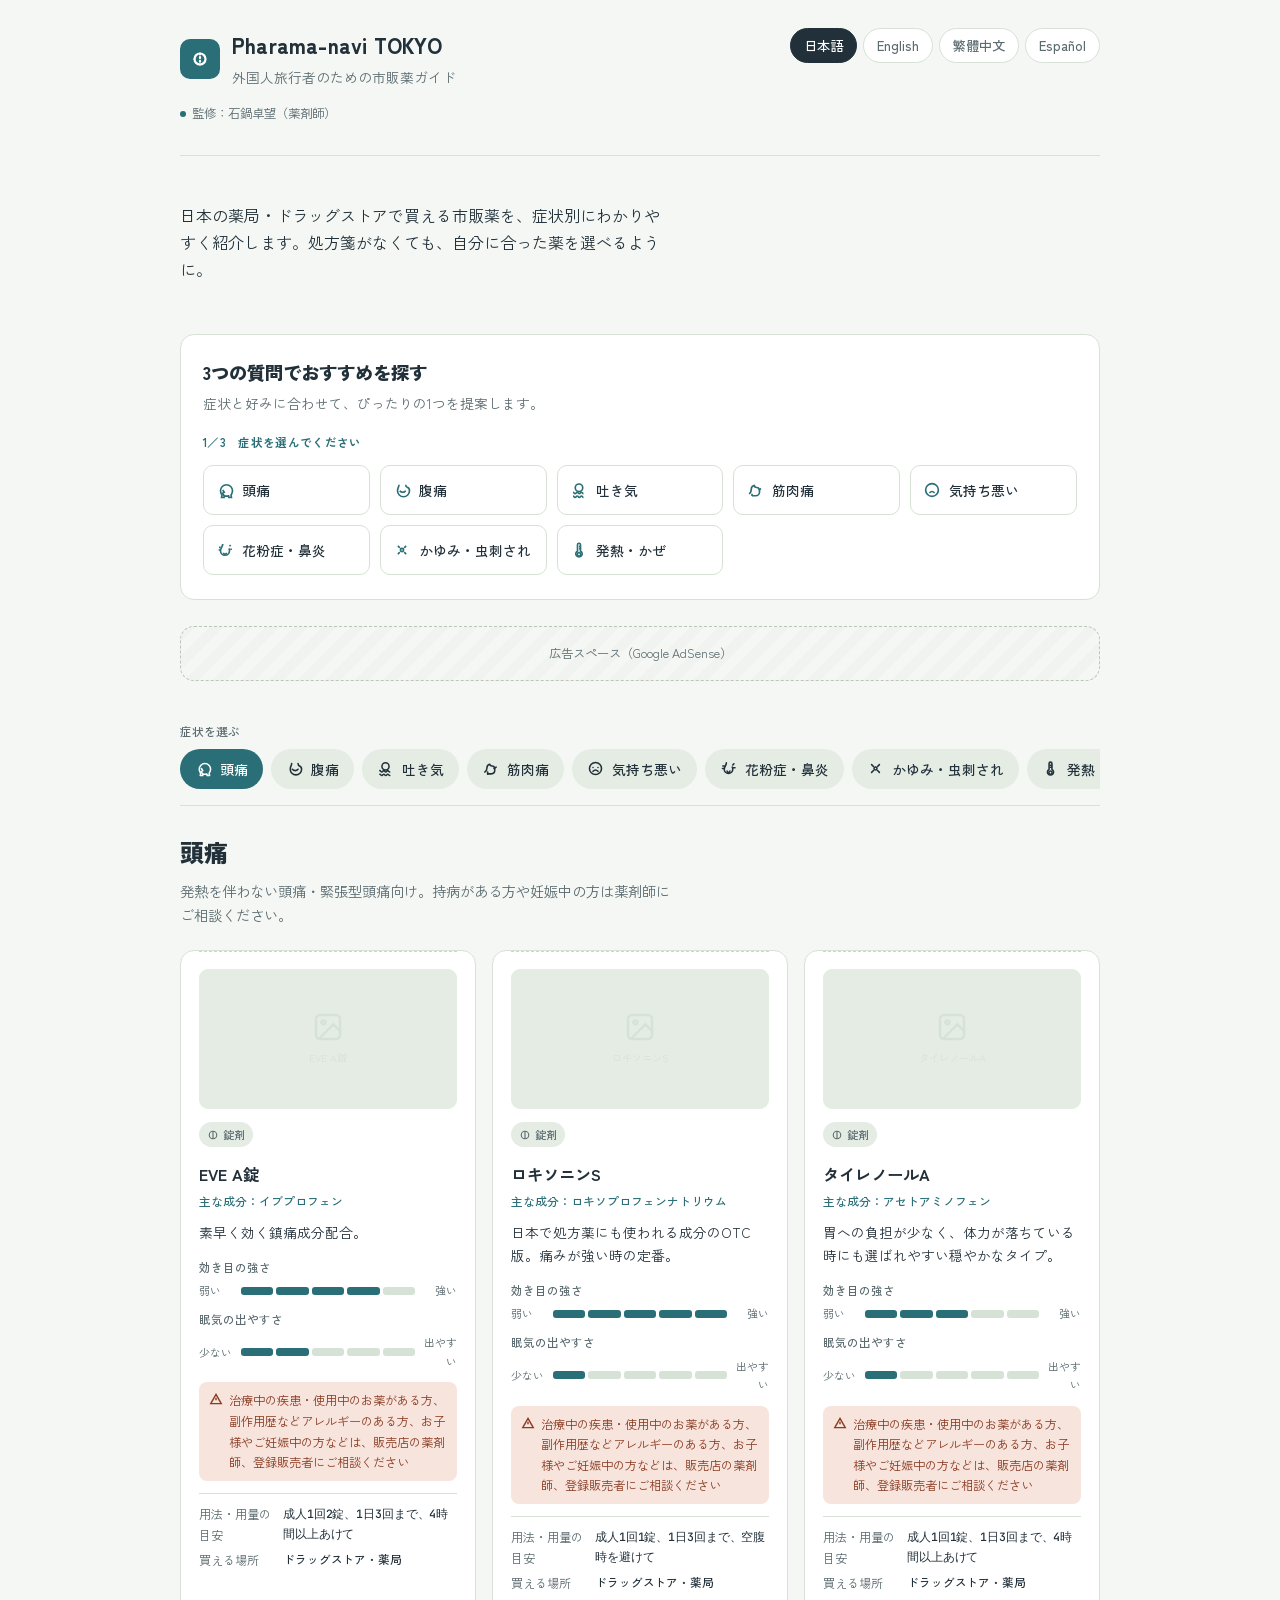
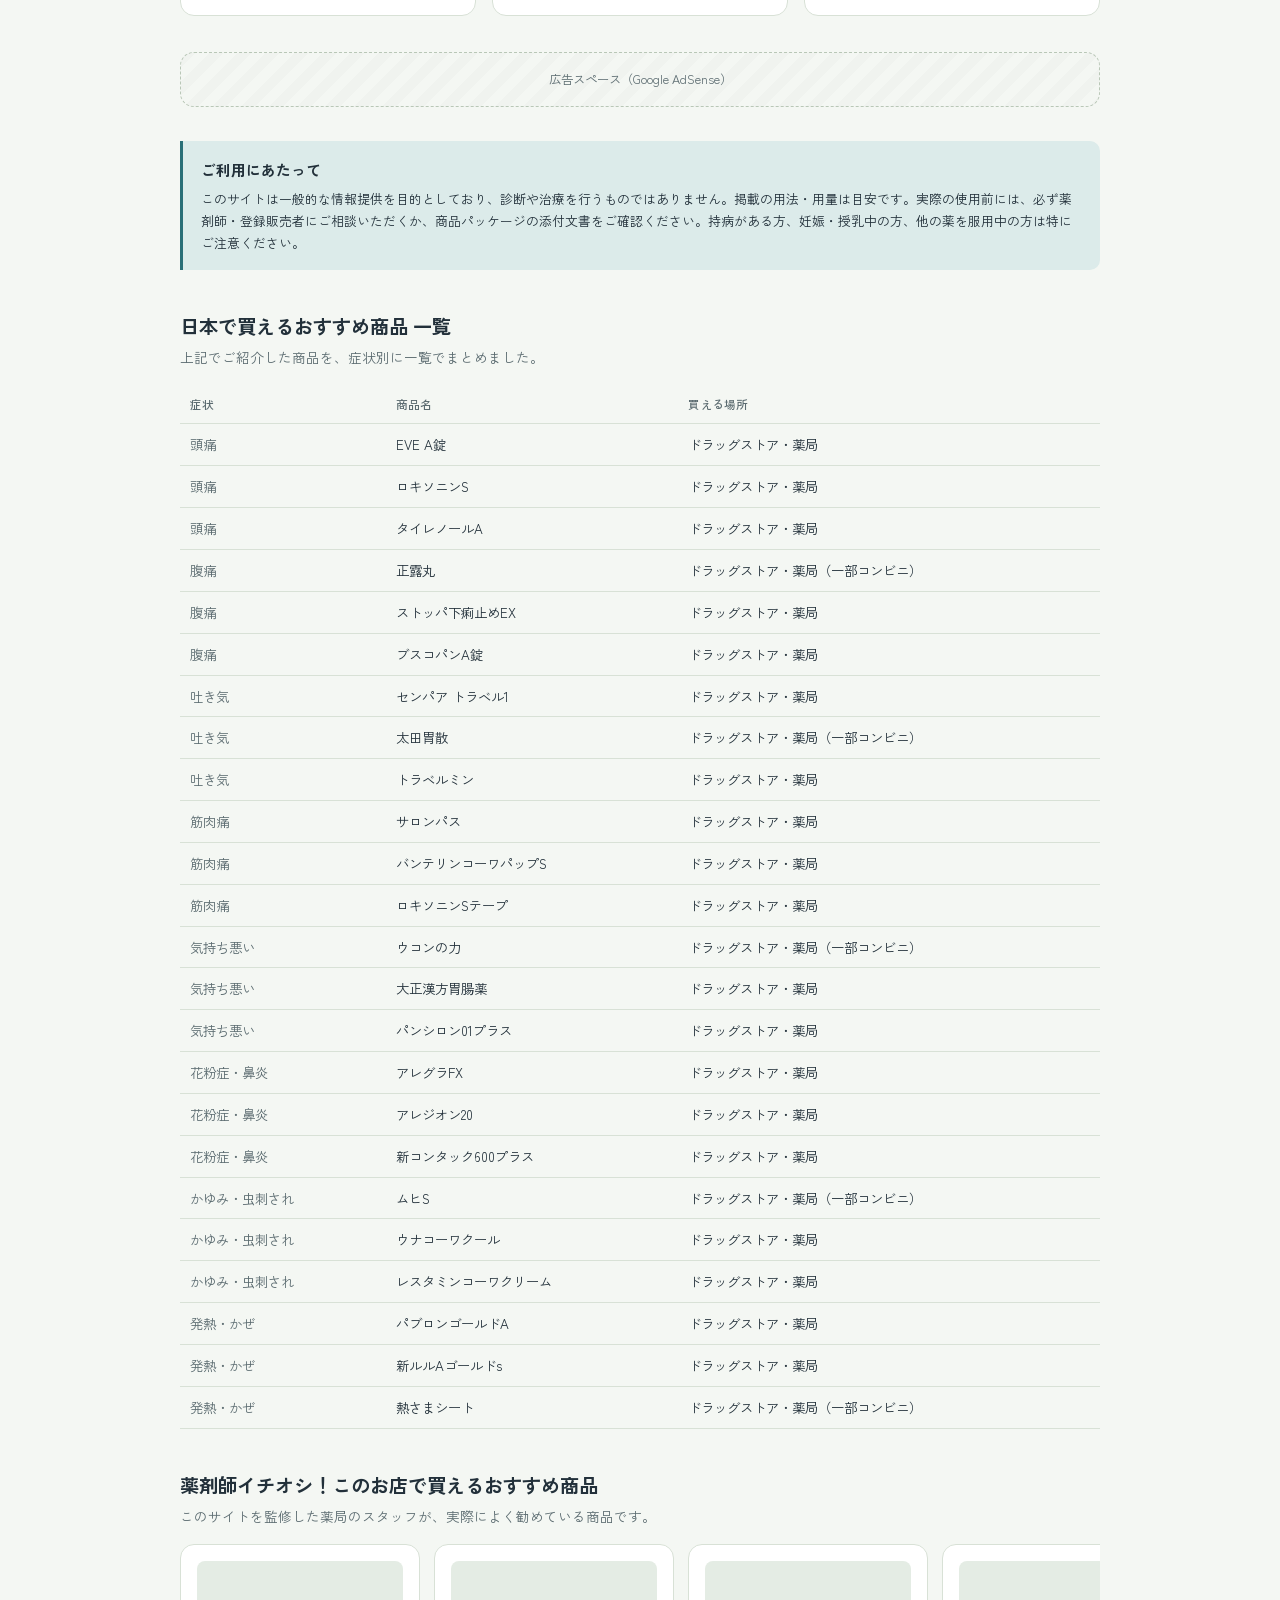
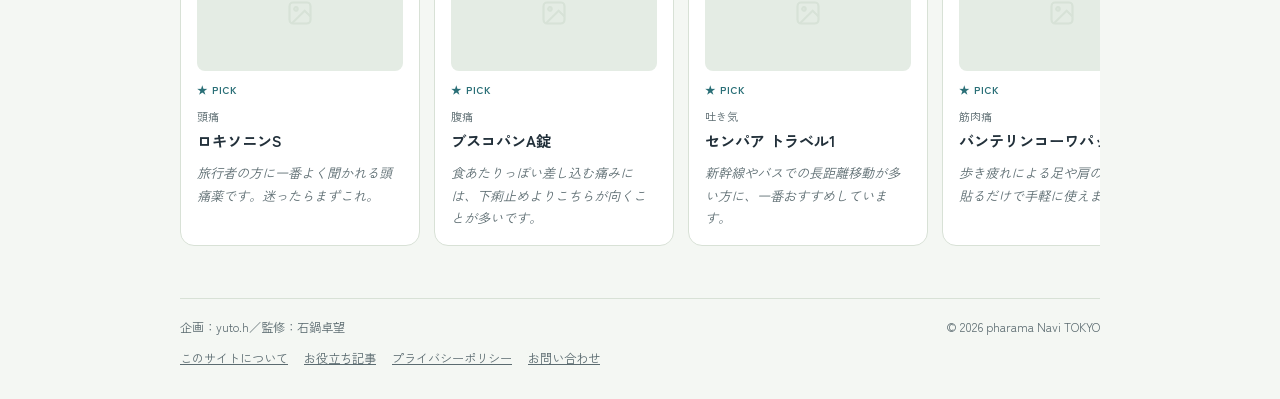
==== index.html @ 0e51fea7 "Update index.html" ====
<!DOCTYPE html>
<html lang="ja">
<head>
<meta charset="UTF-8">
<meta name="viewport" content="width=device-width, initial-scale=1.0">
<title>Pharama-navi TOKYO</title>
<link rel="preconnect" href="https://fonts.googleapis.com">
<link rel="preconnect" href="https://fonts.gstatic.com" crossorigin>
<link href="https://fonts.googleapis.com/css2?family=Zen+Kaku+Gothic+New:wght@400;500;700;900&family=JetBrains+Mono:wght@500;600&display=swap" rel="stylesheet">
<style>
  :root{
    --bg:#F4F7F3;
    --bg-card:#FFFFFF;
    --bg-tab:#E4ECE4;
    --bg-tab-active:#2A6F77;
    --ink:#22303A;
    --ink-soft:#5B6B70;
    --accent:#2A6F77;
    --accent-soft:#DCEBEA;
    --warn:#C1502E;
    --warn-soft:#F7E4DC;
    --track:#D7E2D7;
    --line:#D8E1D6;
    --radius:14px;
  }
  *{box-sizing:border-box;}
  html,body{margin:0;padding:0;}
  body{
    background:var(--bg);
    color:var(--ink);
    font-family:'Zen Kaku Gothic New', -apple-system, 'Hiragino Sans', 'Noto Sans TC', sans-serif;
    line-height:1.7;
    -webkit-font-smoothing:antialiased;
  }
  .wrap{max-width:960px;margin:0 auto;padding:0 20px;}
  a{color:inherit;}

  /* Header */
  header{
    padding:28px 0 18px;
    border-bottom:1px solid var(--line);
  }
  .header-row{
    display:flex;justify-content:space-between;align-items:flex-start;gap:20px;flex-wrap:wrap;
  }
  .brand{display:flex;align-items:center;gap:12px;}
  .mark{
    width:40px;height:40px;flex:none;border-radius:10px;
    background:var(--accent);
    display:flex;align-items:center;justify-content:center;
  }
  .mark svg{width:22px;height:22px;stroke:#fff;fill:none;stroke-width:2.4;stroke-linecap:round;}
  .site-name{font-weight:900;font-size:1.32rem;letter-spacing:.01em;margin:0;}
  .tagline{margin:2px 0 0;color:var(--ink-soft);font-size:.86rem;}
  .lang-switch{display:flex;gap:6px;flex-wrap:wrap;}
  .lang-btn{
    border:1px solid var(--line);background:#fff;color:var(--ink-soft);
    padding:7px 13px;border-radius:999px;font-size:.82rem;font-weight:500;
    cursor:pointer;transition:background .15s, color .15s, border-color .15s;
    font-family:inherit;
  }
  .lang-btn:hover{border-color:var(--accent);}
  .lang-btn.active{background:var(--ink);color:#fff;border-color:var(--ink);}

  .pharmacist-note{
    margin-top:14px;font-size:.78rem;color:var(--ink-soft);
    display:inline-flex;align-items:center;gap:6px;
  }
  .pharmacist-note::before{content:"";width:6px;height:6px;border-radius:50%;background:var(--accent);}

  /* Hero */
  .hero{padding:30px 0 8px;}
  .hero p{max-width:60ch;font-size:1rem;color:var(--ink);}

  /* Ad placeholder */
  .ad-slot{
    margin:26px 0;
    border:1.5px dashed #B9C7B7;
    border-radius:var(--radius);
    padding:16px;
    text-align:center;
    font-size:.78rem;
    color:var(--ink-soft);
    background:repeating-linear-gradient(135deg, rgba(0,0,0,.015) 0 10px, transparent 10px 20px);
  }

  /* Tabs */
  .tabs{
    position:sticky;top:0;z-index:10;
    background:rgba(244,247,243,.92);
    backdrop-filter:blur(6px);
    padding:14px 0;
    margin-top:10px;
    border-bottom:1px solid var(--line);
  }
  .tabs-label{font-size:.74rem;color:var(--ink-soft);margin:0 0 8px;font-weight:500;}
  .tab-row{display:flex;gap:8px;overflow-x:auto;padding-bottom:2px;}
  .tab-btn{
    flex:none;
    display:flex;align-items:center;gap:8px;
    background:var(--bg-tab);
    border:1px solid transparent;
    color:var(--ink);
    padding:9px 14px;
    border-radius:999px;
    font-size:.86rem;font-weight:500;
    cursor:pointer;font-family:inherit;
    transition:background .18s, color .18s;
    white-space:nowrap;
  }
  .tab-btn svg{width:17px;height:17px;stroke:currentColor;fill:none;stroke-width:2.2;stroke-linecap:round;stroke-linejoin:round;}
  .tab-btn.active{background:var(--bg-tab-active);color:#fff;}

  /* Panel */
  .panel{padding:26px 0 10px;}
  .panel.fade{opacity:0;transform:translateY(6px);}
  .panel{transition:opacity .22s ease, transform .22s ease;}
  .symptom-title{font-size:1.5rem;font-weight:900;margin:0 0 6px;}
  .symptom-desc{color:var(--ink-soft);font-size:.9rem;max-width:62ch;margin:0 0 22px;}

  .grid{
    display:grid;grid-template-columns:repeat(auto-fill, minmax(270px,1fr));
    gap:16px;
  }
  .card{
    background:var(--bg-card);
    border:1px solid var(--line);
    border-radius:var(--radius);
    padding:18px 18px 16px;
    position:relative;
  }
  .card::before{
    content:"";position:absolute;top:0;left:18px;right:18px;height:0;
    border-top:1.5px dashed #CBD8C9;
  }
  .prod-name{font-weight:700;font-size:1.02rem;margin:6px 0 2px;}
  .prod-ingredient{font-size:.74rem;color:var(--accent);font-weight:500;margin:0 0 10px;}
  .prod-desc{font-size:.85rem;color:var(--ink);margin:0 0 14px;}

  .gauge-block{margin-bottom:10px;}
  .gauge-label{font-size:.72rem;color:var(--ink-soft);margin:0 0 4px;font-weight:500;}
  .gauge-row{display:flex;align-items:center;gap:8px;}
  .gauge-end{font-size:.68rem;color:var(--ink-soft);flex:none;width:34px;}
  .gauge-end.right{text-align:right;}
  .gauge-bar{flex:1;display:flex;gap:3px;height:8px;}
  .seg{flex:1;border-radius:3px;background:var(--track);}
  .seg.filled{background:var(--accent);}

  .caution{
    display:flex;gap:6px;align-items:flex-start;
    background:var(--warn-soft);color:#8A3B22;
    border-radius:8px;padding:8px 10px;margin:12px 0 12px;
    font-size:.76rem;
  }
  .caution svg{width:14px;height:14px;flex:none;margin-top:2px;stroke:#8A3B22;fill:none;stroke-width:2.4;}

  .prod-meta{border-top:1px solid var(--line);margin-top:12px;padding-top:10px;}
  .meta-row{display:flex;gap:8px;font-size:.76rem;margin-bottom:5px;}
  .meta-row .k{color:var(--ink-soft);flex:none;width:76px;}
  .meta-row .v{font-family:'JetBrains Mono', monospace;font-size:.72rem;font-weight:500;letter-spacing:-.01em;}
  .meta-row.buy .v{font-family:inherit;font-weight:500;}

  /* Product photo slot */
  .prod-photo{
    width:100%;height:140px;border-radius:9px;overflow:hidden;
    background:var(--bg-tab);margin-bottom:12px;
    display:flex;align-items:center;justify-content:center;position:relative;
  }
  .prod-photo img{width:100%;height:100%;object-fit:cover;display:block;}
  .prod-photo-placeholder{
    display:flex;flex-direction:column;align-items:center;gap:6px;
    color:var(--track);
  }
  .prod-photo-placeholder svg{width:32px;height:32px;stroke:var(--track);fill:none;stroke-width:1.8;}
  .prod-photo-placeholder span{font-size:.65rem;color:var(--track);}

  /* Pick card photo */
  .pick-photo{
    width:100%;height:110px;border-radius:8px;overflow:hidden;
    background:var(--bg-tab);margin-bottom:10px;
    display:flex;align-items:center;justify-content:center;
  }
  .pick-photo img{width:100%;height:100%;object-fit:cover;}
  .pick-photo-placeholder{color:var(--track);}
  .pick-photo-placeholder svg{width:28px;height:28px;stroke:var(--track);fill:none;stroke-width:1.8;}

  /* Quiz */
  .quiz-section{
    background:var(--bg-card);border:1px solid var(--line);border-radius:var(--radius);
    padding:22px 22px 24px;margin:26px 0;
  }
  .quiz-title{font-size:1.15rem;font-weight:900;margin:0 0 4px;}
  .quiz-subtitle{color:var(--ink-soft);font-size:.85rem;margin:0 0 18px;}
  .quiz-step-label{font-size:.72rem;color:var(--accent);font-weight:700;margin:0 0 12px;letter-spacing:.03em;text-transform:uppercase;}
  .quiz-options{display:grid;grid-template-columns:repeat(auto-fill,minmax(150px,1fr));gap:10px;}
  .quiz-opt{
    border:1.5px solid var(--line);background:#fff;border-radius:10px;
    padding:14px 12px;cursor:pointer;font-family:inherit;font-size:.86rem;font-weight:500;
    color:var(--ink);text-align:left;transition:border-color .15s, background .15s;
    display:flex;align-items:center;gap:8px;
  }
  .quiz-opt:hover{border-color:var(--accent);background:var(--accent-soft);}
  .quiz-opt svg{width:18px;height:18px;stroke:var(--accent);fill:none;stroke-width:2.2;flex:none;}
  .quiz-back{background:none;border:none;color:var(--ink-soft);font-size:.78rem;cursor:pointer;padding:0;margin:0 0 14px;font-family:inherit;text-decoration:underline;}
  .quiz-result-badge{display:inline-block;background:var(--accent);color:#fff;font-size:.7rem;font-weight:700;padding:4px 10px;border-radius:999px;margin-bottom:12px;}
  .quiz-reason{font-size:.84rem;color:var(--ink);background:var(--accent-soft);border-radius:10px;padding:10px 12px;margin-bottom:14px;}
  .quiz-restart{margin-top:14px;background:var(--ink);color:#fff;border:none;padding:10px 18px;border-radius:999px;font-size:.82rem;font-weight:500;cursor:pointer;font-family:inherit;}

  /* Product format badge */
  .prod-format{
    display:inline-flex;align-items:center;gap:4px;font-size:.68rem;color:var(--ink-soft);
    background:var(--bg-tab);padding:3px 8px;border-radius:999px;margin-bottom:8px;font-weight:500;
  }
  .prod-format svg{width:12px;height:12px;stroke:var(--ink-soft);fill:none;stroke-width:2.2;}

  /* Editor's picks */
  .picks{margin:40px 0 0;}
  .picks h2{font-size:1.2rem;margin:0 0 4px;}
  .picks .lead{color:var(--ink-soft);font-size:.85rem;margin:0 0 16px;}
  .picks-row{display:flex;gap:14px;overflow-x:auto;padding-bottom:8px;}
  .pick-card{
    flex:none;width:240px;background:var(--bg-card);border:1px solid var(--line);
    border-radius:var(--radius);padding:16px;
  }
  .pick-badge{font-size:.66rem;font-weight:700;color:var(--accent);text-transform:uppercase;letter-spacing:.03em;margin:0 0 8px;}
  .pick-symptom{font-size:.7rem;color:var(--ink-soft);margin:0 0 2px;}
  .pick-name{font-weight:700;font-size:.95rem;margin:0 0 8px;}
  .pick-comment{font-size:.82rem;color:var(--ink-soft);font-style:italic;margin:0;}

  /* Disclaimer */
  .disclaimer{
    margin:34px 0 0;
    border-left:3px solid var(--accent);
    background:var(--accent-soft);
    border-radius:0 10px 10px 0;
    padding:16px 18px;
  }
  .disclaimer h3{margin:0 0 6px;font-size:.92rem;}
  .disclaimer p{margin:0;font-size:.8rem;color:var(--ink);}

  /* Summary table */
  .summary{margin:40px 0 0;}
  .summary h2{font-size:1.2rem;margin:0 0 4px;}
  .summary .lead{color:var(--ink-soft);font-size:.85rem;margin:0 0 16px;}
  table{width:100%;border-collapse:collapse;font-size:.84rem;}
  th,td{text-align:left;padding:9px 10px;border-bottom:1px solid var(--line);}
  th{color:var(--ink-soft);font-weight:500;font-size:.74rem;}
  td.sym-cell{white-space:nowrap;color:var(--ink-soft);}

  footer{
    margin:44px 0 30px;padding-top:18px;border-top:1px solid var(--line);
    font-size:.76rem;color:var(--ink-soft);
    display:flex;justify-content:space-between;flex-wrap:wrap;gap:10px 20px;
  }
  .footer-nav{display:flex;gap:16px;flex-wrap:wrap;order:3;width:100%;}
  .footer-nav a{color:var(--ink-soft);text-decoration:underline;font-size:.76rem;}
  .footer-nav a:hover{color:var(--accent);}

  @media (max-width:560px){
    .header-row{flex-direction:column;}
    .meta-row .k{width:64px;}
  }
</style>
</head>
<body>
<div class="wrap">
  <header>
    <div class="header-row">
      <div class="brand">
        <div class="mark"><svg viewBox="0 0 24 24"><path d="M6 12c0-3.3 2.7-6 6-6s6 2.7 6 6-2.7 6-6 6"/><path d="M6 12c0 3.3 2.7 6 6 6"/><path d="M12 6v12" stroke-dasharray="1 3"/></svg></div>
        <div>
          <p class="site-name" id="siteName"></p>
          <p class="tagline" id="tagline"></p>
        </div>
      </div>
      <div class="lang-switch" id="langSwitch"></div>
    </div>
    <p class="pharmacist-note" id="pharmacistNote"></p>
  </header>

  <div class="hero">
    <p id="heroLead"></p>
  </div>

  <div class="quiz-section" id="quizSection">
    <h2 class="quiz-title" id="quizTitle"></h2>
    <p class="quiz-subtitle" id="quizSubtitle"></p>
    <div id="quizBody"></div>
  </div>

  <div class="ad-slot" id="adSlot1"></div>

  <div class="tabs">
    <p class="tabs-label" id="tabsLabel"></p>
    <div class="tab-row" id="tabRow"></div>
  </div>

  <div class="panel" id="panel"></div>

  <div class="ad-slot" id="adSlot2"></div>

  <div class="disclaimer">
    <h3 id="disclaimerTitle"></h3>
    <p id="disclaimerBody"></p>
  </div>

  <div class="summary">
    <h2 id="summaryTitle"></h2>
    <p class="lead" id="summaryIntro"></p>
    <table>
      <thead>
        <tr>
          <th id="thSymptom"></th>
          <th id="thProduct"></th>
          <th id="thBuy"></th>
        </tr>
      </thead>
      <tbody id="summaryBody"></tbody>
    </table>
  </div>

  <div class="picks">
    <h2 id="picksTitle"></h2>
    <p class="lead" id="picksIntro"></p>
    <div class="picks-row" id="picksRow"></div>
  </div>

  <footer>
    <span id="footerCredit"></span>
    <nav class="footer-nav">
      <a href="about.html" id="navAbout"></a>
      <a href="articles.html" id="navArticles"></a>
      <a href="privacy.html" id="navPrivacy"></a>
      <a href="contact.html" id="navContact"></a>
    </nav>
    <span>&copy; 2026 pharama Navi TOKYO</span>
  </footer>
</div>

<script>
/* ---------- UI translations ---------- */
const translations = {
  ja:{
    siteName:"Pharama-navi TOKYO",
    tagline:"外国人旅行者のための市販薬ガイド",
    heroLead:"日本の薬局・ドラッグストアで買える市販薬を、症状別にわかりやすく紹介します。処方箋がなくても、自分に合った薬を選べるように。",
    pharmacistNote:"監修：石鍋卓望（薬剤師）",
    tabsLabel:"症状を選ぶ",
    ingredientLabel:"主な成分",
    strengthLabel:"効き目の強さ",
    drowsyLabel:"眠気の出やすさ",
    weakEnd:"弱い", strongEnd:"強い",
    drowsyLessEnd:"少ない", drowsyMoreEnd:"出やすい",
    cautionGeneral:"治療中の疾患・使用中のお薬がある方、副作用歴などアレルギーのある方、お子様やご妊娠中の方などは、販売店の薬剤師、登録販売者にご相談ください",
    dosageLabel:"用法・用量の目安",
    buyLabel:"買える場所",
    adPlaceholder:"広告スペース（Google AdSense）",
    disclaimerTitle:"ご利用にあたって",
    disclaimerBody:"このサイトは一般的な情報提供を目的としており、診断や治療を行うものではありません。掲載の用法・用量は目安です。実際の使用前には、必ず薬剤師・登録販売者にご相談いただくか、商品パッケージの添付文書をご確認ください。持病がある方、妊娠・授乳中の方、他の薬を服用中の方は特にご注意ください。",
    summaryTitle:"日本で買えるおすすめ商品 一覧",
    summaryIntro:"上記でご紹介した商品を、症状別に一覧でまとめました。",
    tableSymptom:"症状", tableProduct:"商品名", tableBuy:"買える場所",
    footerCredit:"企画：yuto.h／監修：石鍋卓望",
    quizTitle:"3つの質問でおすすめを探す",
    quizSubtitle:"症状と好みに合わせて、ぴったりの1つを提案します。",
    quizStep1:"1／3　症状を選んでください",
    quizStep2:"2／3　眠くなっても大丈夫ですか？",
    quizStep3:"3／3　効き目のタイプは？",
    quizAvoidDrowsy:"眠くなりたくない",
    quizOkDrowsy:"気にしない",
    quizGentle:"胃にやさしい方がいい",
    quizStrong:"効き目重視で強めがいい",
    quizBack:"← 前の質問に戻る",
    quizResultBadge:"あなたへのおすすめ",
    quizRestart:"もう一度質問する",
    reasonAvoidGentle:"眠くなりにくく、胃にもやさしいタイプを選びました。",
    reasonAvoidStrong:"眠くなりにくいタイプの中で、いちばん効き目が強いものを選びました。",
    reasonOkGentle:"眠気は気にしないとのことなので、胃にやさしいタイプを選びました。",
    reasonOkStrong:"眠気は気にせず、いちばん効き目が強いタイプを選びました。",
    formatTablet:"錠剤", formatPatch:"貼り薬", formatDrink:"ドリンク", formatPowder:"粉末", formatCream:"塗り薬", formatLiquid:"液体", formatGranule:"顆粒",
    picksTitle:"薬剤師イチオシ！このお店で買えるおすすめ商品",
    picksIntro:"このサイトを監修した薬局のスタッフが、実際によく勧めている商品です。",
    navAbout:"このサイトについて", navArticles:"お役立ち記事", navPrivacy:"プライバシーポリシー", navContact:"お問い合わせ"
  },
  en:{
    siteName:"Pharama-Navi TOKYO",
    tagline:"An OTC medicine guide for visitors to Japan",
    heroLead:"A simple, symptom-by-symptom guide to over-the-counter medicines available at pharmacies and drugstores in Japan — so you can choose what's right for you without a prescription.",
    pharmacistNote:"Supervised by 石鍋卓望,　pharmacist",
    tabsLabel:"Choose a symptom",
    ingredientLabel:"Main ingredient",
    strengthLabel:"Effect strength",
    drowsyLabel:"Drowsiness risk",
    weakEnd:"Mild", strongEnd:"Strong",
    drowsyLessEnd:"Low", drowsyMoreEnd:"High",
    cautionGeneral:"If you have a condition under treatment, are taking other medication, have a history of allergies or side effects, or are a child or pregnant, please consult the pharmacist or registered seller at the store.",
    dosageLabel:"Typical dosage",
    buyLabel:"Where to buy",
    adPlaceholder:"Ad space (Google AdSense)",
    disclaimerTitle:"Before you use this site",
    disclaimerBody:"This site is for general information only and is not a diagnosis or treatment. Dosage information shown is a general guide. Always consult a pharmacist or check the package insert before use — especially if you have a medical condition, are pregnant or breastfeeding, or are taking other medication.",
    summaryTitle:"Recommended products available in Japan",
    summaryIntro:"All the products introduced above, summarized by symptom.",
    tableSymptom:"Symptom", tableProduct:"Product", tableBuy:"Where to buy",
    footerCredit:"Planning: yuto.h / Supervision: 石鍋卓望",
    quizTitle:"Find your medicine in 3 questions",
    quizSubtitle:"Answer a few questions and we'll suggest the one that fits you best.",
    quizStep1:"1/3　Choose your symptom",
    quizStep2:"2/3　Is it okay if it makes you drowsy?",
    quizStep3:"3/3　What kind of effect do you want?",
    quizAvoidDrowsy:"I don't want to feel drowsy",
    quizOkDrowsy:"Drowsiness is fine",
    quizGentle:"Something gentle on the stomach",
    quizStrong:"Something strong and fast-acting",
    quizBack:"← Back to previous question",
    quizResultBadge:"Recommended for you",
    quizRestart:"Start over",
    reasonAvoidGentle:"We picked one that's unlikely to cause drowsiness and is gentle on the stomach.",
    reasonAvoidStrong:"Among the options unlikely to cause drowsiness, we picked the strongest one.",
    reasonOkGentle:"Since drowsiness isn't a concern for you, we picked a gentle, stomach-friendly option.",
    reasonOkStrong:"Since drowsiness isn't a concern for you, we picked the strongest, fastest-acting option.",
    formatTablet:"Tablet", formatPatch:"Patch", formatDrink:"Drink", formatPowder:"Powder", formatCream:"Cream", formatLiquid:"Liquid", formatGranule:"Granules",
    picksTitle:"Pharmacist's picks — available at this store",
    picksIntro:"Products that the pharmacy staff behind this site actually recommend most often.",
    navAbout:"About Us", navArticles:"Articles", navPrivacy:"Privacy Policy", navContact:"Contact"
  },
  zh:{
    siteName:"藥品導覽 TOKYO",
    tagline:"給訪日旅客的成藥指南",
    heroLead:"依症狀分類，簡單易懂地介紹在日本藥局、藥妝店可購買的成藥，讓您不需要處方箋也能選到適合自己的藥品。",
    pharmacistNote:"監修：石鍋卓望（藥劑師）",
    tabsLabel:"選擇症狀",
    ingredientLabel:"主要成分",
    strengthLabel:"藥效強度",
    drowsyLabel:"嗜睡傾向",
    weakEnd:"較弱", strongEnd:"較強",
    drowsyLessEnd:"較少", drowsyMoreEnd:"較容易",
    cautionGeneral:"若您正在治療其他疾病、正在服用其他藥物、曾有過敏或副作用病史，或為兒童、懷孕中，請洽詢該店的藥劑師或登錄販賣者。",
    dosageLabel:"用法用量參考",
    buyLabel:"購買地點",
    adPlaceholder:"廣告空間（Google AdSense）",
    disclaimerTitle:"使用本網站前請注意",
    disclaimerBody:"本網站僅提供一般資訊，並非診斷或治療。所刊載之用法用量僅供參考。使用前請務必諮詢藥劑師或登錄販賣者，並確認商品包裝上的說明書。若有宿疾、懷孕、哺乳中或正在服用其他藥物，請特別留意。",
    summaryTitle:"日本可購買推薦商品一覽",
    summaryIntro:"將以上介紹的商品依症狀整理成一覽表。",
    tableSymptom:"症狀", tableProduct:"商品名稱", tableBuy:"購買地點",
    footerCredit:"企劃：yuto.h／監修：石鍋卓望",
    quizTitle:"3個問題找到適合您的藥",
    quizSubtitle:"回答幾個問題，我們就會依您的症狀與喜好推薦最合適的一款。",
    quizStep1:"1／3　請選擇症狀",
    quizStep2:"2／3　可以接受有點嗜睡嗎？",
    quizStep3:"3／3　您希望的藥效類型？",
    quizAvoidDrowsy:"不想感到嗜睡",
    quizOkDrowsy:"不在意嗜睡",
    quizGentle:"希望對腸胃溫和一些",
    quizStrong:"希望藥效強、見效快",
    quizBack:"← 返回上一題",
    quizResultBadge:"為您推薦",
    quizRestart:"重新回答問題",
    reasonAvoidGentle:"我們選擇了較不易造成嗜睡、且對腸胃溫和的類型。",
    reasonAvoidStrong:"在不易造成嗜睡的選項中，我們選擇了藥效最強的一款。",
    reasonOkGentle:"由於您不在意嗜睡，我們選擇了對腸胃溫和的類型。",
    reasonOkStrong:"由於您不在意嗜睡，我們選擇了藥效最強、見效最快的類型。",
    formatTablet:"錠劑", formatPatch:"貼布", formatDrink:"飲品", formatPowder:"粉末", formatCream:"藥膏", formatLiquid:"液狀", formatGranule:"顆粒",
    picksTitle:"藥劑師嚴選！本店可購買的推薦商品",
    picksIntro:"這是監修本網站的藥局人員實際上最常推薦的商品。",
    navAbout:"關於本站", navArticles:"實用文章", navPrivacy:"隱私權政策", navContact:"聯絡我們"
  },
  es:{
    siteName:"Pharama-navi TOKYO",
    tagline:"Guía de medicamentos de venta libre para visitantes en Japón",
    heroLead:"Una guía sencilla, organizada por síntoma, de los medicamentos de venta libre disponibles en farmacias y droguerías de Japón, para que puedas elegir el adecuado sin necesidad de receta.",
    pharmacistNote:"Supervisado por Takumi Ishinabe, farmacéutico registrado",
    tabsLabel:"Elige un síntoma",
    ingredientLabel:"Ingrediente principal",
    strengthLabel:"Intensidad del efecto",
    drowsyLabel:"Riesgo de somnolencia",
    weakEnd:"Leve", strongEnd:"Fuerte",
    drowsyLessEnd:"Bajo", drowsyMoreEnd:"Alto",
    cautionGeneral:"Si tiene alguna enfermedad en tratamiento, está tomando otros medicamentos, tiene antecedentes de alergias o efectos secundarios,si es para un niño, consulte con el farmacéutico o el vendedor registrado de la tienda.",
    dosageLabel:"Dosis habitual",
    buyLabel:"Dónde comprarlo",
    adPlaceholder:"Espacio publicitario (Google AdSense)",
    disclaimerTitle:"Antes de usar este sitio",
    disclaimerBody:"Este sitio ofrece solo información general y no constituye un diagnóstico ni un tratamiento. La información de dosis es orientativa. Consulte siempre con un farmacéutico o revise el prospecto del envase antes de usar el producto, especialmente si tiene alguna condición médica, está embarazada o en periodo de lactancia, o toma otros medicamentos.",
    summaryTitle:"Productos recomendados disponibles en Japón",
    summaryIntro:"Todos los productos presentados arriba, resumidos por síntoma.",
    tableSymptom:"Síntoma", tableProduct:"Producto", tableBuy:"Dónde comprarlo",
    footerCredit:"Planificación: yuto.h / Supervisión: 石鍋卓望",
    quizTitle:"Encuentra tu medicamento en 3 preguntas",
    quizSubtitle:"Responde algunas preguntas y te sugeriremos la opción que mejor te queda.",
    quizStep1:"1/3　Elige tu síntoma",
    quizStep2:"2/3　¿Te parece bien si te da sueño?",
    quizStep3:"3/3　¿Qué tipo de efecto prefieres?",
    quizAvoidDrowsy:"No quiero sentir sueño",
    quizOkDrowsy:"Puede dar sueño",
    quizGentle:"Algo suave para el estómago",
    quizStrong:"Algo fuerte y de acción rápida",
    quizBack:"← Volver a la pregunta anterior",
    quizResultBadge:"Recomendado para ti",
    quizRestart:"Empezar de nuevo",
    reasonAvoidGentle:"Hemos seleccionado una opción suave para el estómago y con menor probabilidad de causar somnolencia.",
    reasonAvoidStrong:"Entre las opciones con poca probabilidad de causar sueño, elegimos la más potente.",
    reasonOkGentle:"Como el sueño no te preocupa, elegimos una opción suave para el estómago.",
    reasonOkStrong:"Como el sueño no te preocupa, elegimos la opción más potente y de acción más rápida.",
    formatTablet:"Comprimido", formatPatch:"Parche", formatDrink:"Bebida", formatPowder:"Polvo", formatCream:"Crema", formatLiquid:"Líquido", formatGranule:"Gránulos",
    picksTitle:"Selección del farmacéutico — disponible en esta tienda",
    picksIntro:"Productos que el personal de la farmacia detrás de este sitio recomienda con más frecuencia.",
    navAbout:"Sobre nosotros", navArticles:"Artículos", navPrivacy:"Política de privacidad", navContact:"Contacto"
  }
};
const langNames = {ja:"日本語", en:"English", zh:"繁體中文", es:"Español"};

const buyLabels = {
  drugstore:{ja:"ドラッグストア・薬局", en:"Drugstores & pharmacies", zh:"藥妝店・藥局", es:"Droguerías y farmacias"},
  drugstoreConbini:{ja:"ドラッグストア・薬局（一部コンビニ）", en:"Drugstores & pharmacies (also some convenience stores)", zh:"藥妝店・藥局（部分超商也有）", es:"Droguerías y farmacias (también en algunas tiendas de conveniencia)"}
};

/* ---------- Symptom & product data ---------- */
const icons = {
  headache:'<path d="M6 13c0-4.4 3.6-8 8-8s8 3.6 8 8c0 2.6-1 4.3-2 6l.6 3h-3.4l-.5-2.2a10 10 0 0 1-5.4 0L10.8 22H7.4L8 19c-1-1.7-2-3.4-2-6z"/><path d="M9 12l2 3-2.4 1.4L11 20"/>',
  stomach:'<path d="M8 5c0 3-2 4-2 8a8 8 0 0 0 16 0c0-2.5-1.2-4-3-4.6-1.4-.5-2-1.6-2-3.4"/><path d="M9 13c1 1.4 2.6 2 4 2s3-.6 4-2"/>',
  nausea:'<circle cx="12" cy="9" r="5"/><path d="M4 15c1.4 0 1.4 2 2.8 2s1.4-2 2.8-2 1.4 2 2.8 2 1.4-2 2.8-2 1.4 2 2.8 2"/><path d="M4 20c1.4 0 1.4 2 2.8 2s1.4-2 2.8-2 1.4 2 2.8 2 1.4-2 2.8-2 1.4 2 2.8 2"/>',
  muscle:'<path d="M4 17c2-1 3-3 3-6 0-2.5 1.6-4.5 4-5 .3 1.6 1.6 2.6 3 2.6 2.2 0 4 1.8 4 4v2c0 2.8-2.2 5-5 5H8"/><path d="M8 17v3"/><path d="M17 12l3-2"/>',
  malaise:'<circle cx="12" cy="12" r="8.5"/><path d="M8.5 10.5h.01M15.5 10.5h.01"/><path d="M8.5 16c1.2-1.3 2.4-2 3.5-2s2.3.7 3.5 2"/>',
  hayfever:'<path d="M9 4c0 4-3 5-3 9a6 6 0 0 0 12 0c0-1.2-.3-2.2-.7-3.1"/><path d="M10 15.5a2 2 0 0 0 4 0"/><path d="M4 8.5h2.2M3.5 12h2.2M18 7l1.6-1.6M19 11h2.2"/>',
  itching:'<circle cx="12" cy="12" r="2.1"/><path d="M6.5 6.5l2.6 2.6M17.5 6.5l-2.6 2.6M6.5 17.5l2.6-2.6M17.5 17.5l-2.6-2.6"/>',
  fevercold:'<path d="M12 3a2 2 0 0 1 2 2v8.2a4.3 4.3 0 1 1-4 0V5a2 2 0 0 1 2-2z"/><circle cx="12" cy="17.8" r="2.3"/><path d="M12 7.5h1.6M12 10.3h1.6"/>'
};

const formatIcons = {
  tablet:'<circle cx="12" cy="12" r="7.5"/><path d="M12 4.5v15"/>',
  patch:'<rect x="4" y="4" width="16" height="16" rx="6"/><circle cx="9" cy="9" r=".7" fill="currentColor" stroke="none"/><circle cx="15" cy="9" r=".7" fill="currentColor" stroke="none"/><circle cx="9" cy="15" r=".7" fill="currentColor" stroke="none"/><circle cx="15" cy="15" r=".7" fill="currentColor" stroke="none"/>',
  drink:'<path d="M10 3h4v3l2 2v11a2 2 0 0 1-2 2h-4a2 2 0 0 1-2-2V8l2-2z"/><path d="M9 12.5h6"/>',
  powder:'<path d="M4 8l8-4 8 4v10a1 1 0 0 1-1 1H5a1 1 0 0 1-1-1z"/><path d="M4 8l8 5 8-5"/>',
  cream:'<path d="M9 2.5h6l.7 3H8.3z"/><path d="M8 5.5h8l-.8 14.2a2 2 0 0 1-2 1.8h-2.4a2 2 0 0 1-2-1.8z"/><path d="M9.3 10h5.4"/>',
  liquid:'<path d="M12 3s6 7.2 6 11.2a6 6 0 0 1-12 0C6 10.2 12 3 12 3z"/><path d="M9.5 14.2a2.5 2.5 0 0 0 2.5 2.5"/>',
  granule:'<circle cx="7" cy="8.5" r="1.5"/><circle cx="13" cy="6" r="1.3"/><circle cx="17.5" cy="10" r="1.6"/><circle cx="9" cy="14" r="1.4"/><circle cx="15.5" cy="15" r="1.2"/><circle cx="6.5" cy="17" r="1.1"/>'
};
const formatLabelKeys = {tablet:"formatTablet", patch:"formatPatch", drink:"formatDrink", powder:"formatPowder", cream:"formatCream", liquid:"formatLiquid", granule:"formatGranule"};

const productFormats = {
  "EVE A錠":"tablet", "ロキソニンS":"tablet", "タイレノールA":"tablet",
  "正露丸":"tablet", "ストッパ下痢止めEX":"tablet", "ブスコパンA錠":"tablet",
  "センパア トラベル1":"tablet", "太田胃散":"powder", "トラベルミン":"tablet",
  "サロンパス":"patch", "バンテリンコーワパップS":"patch", "ロキソニンSテープ":"patch",
  "ウコンの力":"drink", "大正漢方胃腸薬":"powder", "パンシロン01プラス":"granule",
  "アレグラFX":"tablet", "アレジオン20":"tablet", "新コンタック600プラス":"tablet",
  "ムヒS":"liquid", "ウナコーワクール":"liquid", "レスタミンコーワクリーム":"cream",
  "パブロンゴールドA":"tablet", "新ルルAゴールドs":"tablet", "熱さまシート":"patch"
};

const symptoms = [
  {
    id:"headache",
    title:{ja:"頭痛", en:"Headache", zh:"頭痛", es:"Dolor de cabeza"},
    desc:{
      ja:"発熱を伴わない頭痛・緊張型頭痛向け。持病がある方や妊娠中の方は薬剤師にご相談ください。",
      en:"For tension-type headaches without fever. If you have a medical condition or are pregnant, consult the pharmacist first.",
      zh:"適用於不伴隨發燒的緊張型頭痛。若有宿疾或懷孕中，請務必先諮詢藥劑師。",
      es:"Para dolores de cabeza tensionales sin fiebre. Si tiene alguna condición médica o está embarazada, consulte primero con el farmacéutico."
    },
    products:[
      {
        name:"EVE A錠",
        ingredient:{ja:"イブプロフェン", en:"Ibuprofen", zh:"布洛芬", es:"Ibuprofeno"},
        desc:{ja:"素早く効く鎮痛成分配合。", en:"Contains a fast-acting pain-relief ingredient.", zh:"含有快速止痛成分。", es:"Contiene un ingrediente analgésico de acción rápida."},
        strength:4, drowsy:2,
        caution:{ja:"アスピリン喘息の既往がある方は使用不可", en:"Not for those with a history of aspirin-induced asthma", zh:"曾有阿斯匹靈氣喘病史者不可使用", es:"No usar si tiene antecedentes de asma inducida por aspirina"},
        dosage:{ja:"成人1回2錠、1日3回まで、4時間以上あけて", en:"Adults: 2 tablet per dose, up to 3×/day, ≥4 hrs apart", zh:"成人一次2錠，一日至多3次，間隔4小時以上", es:"Adultos: 2 comprimido por toma, hasta 3 veces/día, con ≥4 h de diferencia"},
        buy:"drugstore", photoFront:"eveAsurface.jpg" ,photoBack:"eveAbehind.jpg"  /* ← 撮影後に "images/eve-a.jpg" のように変更 */
      },
      {
        name:"ロキソニンS",
        ingredient:{ja:"ロキソプロフェンナトリウム", en:"Loxoprofen sodium", zh:"洛索洛芬鈉", es:"Loxoprofeno sódico"},
        desc:{ja:"日本で処方薬にも使われる成分のOTC版。痛みが強い時の定番。", en:"An over-the-counter version of an ingredient also used in prescription medicine in Japan. A go-to for intense pain.", zh:"為日本處方藥也使用的成分之非處方版本，是劇痛時的常見選擇。", es:"Versión de venta libre de un ingrediente también usado en medicamentos recetados en Japón. Un clásico para el dolor intenso."},
        strength:5, drowsy:1,
        caution:{ja:"胃腸が弱い方は注意、15歳未満は使用不可", en:"Use with caution if your stomach is sensitive; not for under 15", zh:"腸胃較弱者慎用，15歲以下不可使用", es:"Precaución si tiene el estómago sensible; no apto para menores de 15 años"},
        dosage:{ja:"成人1回1錠、1日3回まで、空腹時を避けて", en:"Adults: 1 tablet per dose, up to 3×/day, avoid on empty stomach", zh:"成人一次1錠，一日至多3次，避免空腹服用", es:"Adultos: 1 comprimido por toma, hasta 3 veces/día, evitar en ayunas"},
        buy:"drugstore", photo:null  /* ← 撮影後に "images/loxonin-s.jpg" のように変更 */
      },
      {
        name:"タイレノールA",
        ingredient:{ja:"アセトアミノフェン", en:"Acetaminophen", zh:"乙醯胺酚（普拿疼成分）", es:"Paracetamol (acetaminofén)"},
        desc:{ja:"胃への負担が少なく、体力が落ちている時にも選ばれやすい穏やかなタイプ。", en:"Gentle on the stomach; often chosen when feeling run down.", zh:"對腸胃負擔較小，體力較弱時也常被選用的溫和類型。", es:"Suave para el estómago; a menudo elegido cuando el cuerpo está débil."},
        strength:3, drowsy:1,
        caution:{ja:"重い肝臓病のある方は使用不可", en:"Not for those with severe liver disease", zh:"嚴重肝臟疾病患者不可使用", es:"No usar si tiene enfermedad hepática grave"},
        dosage:{ja:"成人1回1錠、1日3回まで、4時間以上あけて", en:"Adults: 1 tablet per dose, up to 3×/day, ≥4 hrs apart", zh:"成人一次1錠，一日至多3次，間隔4小時以上", es:"Adultos: 1 comprimido por toma, hasta 3 veces/día, con ≥4 h de diferencia"},
        buy:"drugstore", photo:null  /* ← 撮影後に "images/tylenol-a.jpg" のように変更 */
      }
    ]
  },
  {
    id:"stomach",
    title:{ja:"腹痛", en:"Stomach ache", zh:"腹痛", es:"Dolor de estómago"},
    desc:{
      ja:"お腹の痛み・下痢・食べ過ぎによる不快感向け。血便や高熱を伴う場合はすぐ医療機関へ。",
      en:"For stomach pain, diarrhea, or discomfort from overeating. If you have bloody stool or a high fever, seek medical care immediately.",
      zh:"適用於腹痛、腹瀉、或吃太多引起的不適。若出現血便或高燒，請立即就醫。",
      es:"Para dolor de estómago, diarrea o malestar por comer en exceso. Si presenta sangre en las heces o fiebre alta, busque atención médica de inmediato."
    },
    products:[
      {
        name:"正露丸",
        ingredient:{ja:"木クレオソート", en:"Wood creosote", zh:"木餾油（木餾油酚）", es:"Creosota de madera"},
        desc:{ja:"下痢や軟便に伴う腹痛に。独特のにおいが特徴の伝統的な胃腸薬。", en:"For stomach pain accompanying diarrhea or loose stools. A traditional remedy known for its distinctive smell.", zh:"適用於伴隨腹瀉或軟便的腹痛。氣味獨特，是傳統的腸胃藥。", es:"Para el dolor de estómago que acompaña a la diarrea o las heces blandas. Un remedio tradicional conocido por su olor característico."},
        strength:3, drowsy:1,
        caution:{ja:"妊娠中の方は使用前に相談", en:"Consult before use if pregnant", zh:"懷孕中者使用前請先諮詢", es:"Consultar antes de usar si está embarazada"},
        dosage:{ja:"成人1回3粒、1日3回", en:"Adults: 3 pills per dose, 3×/day", zh:"成人一次3粒，一日3次", es:"Adultos: 3 píldoras por toma, 3 veces/día"},
        buy:"drugstoreConbini", photo:null  /* ← "images/seirogan.jpg" */
      },
      {
        name:"ストッパ下痢止めEX",
        ingredient:{ja:"ロートエキス、タンニン酸", en:"Belladonna extract, tannic acid", zh:"顛茄浸膏、鞣酸", es:"Extracto de belladona, ácido tánico"},
        desc:{ja:"下痢の回数を抑えることに特化。旅行中の急な下痢に。", en:"Specifically reduces the frequency of diarrhea. Useful for sudden diarrhea while traveling.", zh:"專門用於減少腹瀉次數，適合旅行中突發腹瀉時使用。", es:"Reduce específicamente la frecuencia de la diarrea. Útil para diarrea repentina durante el viaje."},
        strength:5, drowsy:1,
        caution:{ja:"発熱を伴う下痢、血便がある場合は使用不可", en:"Not for diarrhea with fever or blood in stool", zh:"伴隨發燒或血便的腹瀉不可使用", es:"No usar si la diarrea viene con fiebre o sangre en las heces"},
        dosage:{ja:"成人1回1錠、1日3回まで", en:"Adults: 1 tablet per dose, up to 3×/day", zh:"成人一次1錠，一日至多3次", es:"Adultos: 1 comprimido por toma, hasta 3 veces/día"},
        buy:"drugstore", photo:null  /* ← "images/stoppa.jpg" */
      },
      {
        name:"ブスコパンA錠",
        ingredient:{ja:"ブチルスコポラミン臭化物", en:"Scopolamine butylbromide", zh:"丁基溴化東莨菪鹼", es:"Butilbromuro de escopolamina"},
        desc:{ja:"胃腸のけいれんによる差し込むような痛みをやわらげる。", en:"Eases sharp, cramping pain caused by intestinal spasms.", zh:"緩解因腸胃痙攣引起的絞痛。", es:"Alivia el dolor tipo cólico causado por espasmos intestinales."},
        strength:3, drowsy:1,
        caution:{ja:"緑内障、前立腺肥大のある方は使用不可", en:"Not for those with glaucoma or an enlarged prostate", zh:"青光眼或攝護腺肥大患者不可使用", es:"No usar si tiene glaucoma o próstata agrandada"},
        dosage:{ja:"成人1回1錠、1日3回まで、4時間以上あけて", en:"Adults: 1 tablet per dose, up to 3×/day, ≥4 hrs apart", zh:"成人一次1錠，一日至多3次，間隔4小時以上", es:"Adultos: 1 comprimido por toma, hasta 3 veces/día, con ≥4 h de diferencia"},
        buy:"drugstore", photo:null  /* ← "images/buscopan.jpg" */
      }
    ]
  },
  {
    id:"nausea",
    title:{ja:"吐き気", en:"Nausea", zh:"噁心／想吐", es:"Náuseas"},
    desc:{
      ja:"乗り物酔いや吐き気に。繰り返す嘔吐や強い腹痛を伴う場合は医療機関へ。",
      en:"For motion sickness or nausea. If vomiting is repeated or comes with severe abdominal pain, seek medical care.",
      zh:"適用於暈車暈船或噁心感。若反覆嘔吐或伴隨劇烈腹痛，請就醫。",
      es:"Para el mareo por movimiento o náuseas. Si el vómito es repetido o viene con dolor abdominal intenso, busque atención médica."
    },
    products:[
      {
        name:"センパア トラベル1",
        ingredient:{ja:"抗ヒスタミン成分", en:"Antihistamine", zh:"抗組織胺成分", es:"Antihistamínico"},
        desc:{ja:"乗り物に乗る30分前に飲む、定番の乗り物酔い止め。", en:"A classic motion sickness remedy taken 30 minutes before travel.", zh:"經典的暈車藥，於搭乘交通工具前30分鐘服用。", es:"Un remedio clásico contra el mareo, se toma 30 minutos antes de viajar."},
        strength:4, drowsy:4,
        caution:{ja:"服用後の運転・機械操作は避ける", en:"Avoid driving or operating machinery after taking", zh:"服用後請避免開車或操作機械", es:"Evitar conducir u operar maquinaria después de tomarlo"},
        dosage:{ja:"成人1回1錠、乗車・乗船の30分前に", en:"Adults: 1 tablet, 30 minutes before traveling by car, bus, or boat", zh:"成人一次1錠，搭乘交通工具前30分鐘服用", es:"Adultos: 1 comprimido, 30 minutos antes de viajar en coche, autobús o barco"},
        buy:"drugstore", photo:null  /* ← "images/sempaa.jpg" */
      },
      {
        name:"太田胃散",
        ingredient:{ja:"制酸生薬配合", en:"Antacid herbal blend", zh:"制酸生藥複方", es:"Mezcla antiácida a base de hierbas"},
        desc:{ja:"食べ過ぎ・飲み過ぎからくる胃のむかつきに。粉末タイプ。", en:"For stomach queasiness from overeating or drinking. A powder-form remedy.", zh:"適用於吃太多或喝太多引起的胃部不適感，為粉末劑型。", es:"Para el malestar estomacal por comer o beber en exceso. Presentación en polvo."},
        strength:2, drowsy:1,
        caution:null,
        dosage:{ja:"成人1回1.3g、1日3回、食後又は食間に", en:"Adults: 1.3g per dose, 3×/day, after or between meals", zh:"成人一次1.3公克，一日3次，飯後或餐間服用", es:"Adultos: 1.3 g por toma, 3 veces/día, después de las comidas o entre comidas"},
        buy:"drugstoreConbini", photo:null  /* ← "images/ohta-isan.jpg" */
      },
      {
        name:"トラベルミン",
        ingredient:{ja:"ジフェンヒドラミン", en:"Diphenhydramine", zh:"苯海拉明", es:"Difenhidramina"},
        desc:{ja:"吐き気止めの成分に加え、乗り物酔いに配慮した処方。", en:"Combines an anti-nausea ingredient with a formula designed for motion sickness.", zh:"除了止吐成分外，配方也考量了暈車暈船的狀況。", es:"Combina un ingrediente antinauseoso con una fórmula pensada para el mareo por movimiento."},
        strength:4, drowsy:5,
        caution:{ja:"15歳未満は使用不可、服用後の運転は避ける", en:"Not for under 15; avoid driving after taking", zh:"15歲以下不可使用，服用後避免開車", es:"No apto para menores de 15 años; evitar conducir después de tomarlo"},
        dosage:{ja:"成人1回1錠、乗車船30分前に", en:"Adults: 1 tablet, 30 minutes before traveling by car, bus, or boat", zh:"成人一次1錠，搭乘交通工具前30分鐘服用", es:"Adultos: 1 comprimido, 30 minutos antes de viajar en coche, autobús o barco"},
        buy:"drugstore", photo:null  /* ← "images/travelmin.jpg" */
      }
    ]
  },
  {
    id:"muscle",
    title:{ja:"筋肉痛", en:"Muscle pain", zh:"肌肉痠痛", es:"Dolor muscular"},
    desc:{
      ja:"筋肉痛・肩こり・打撲に。貼るタイプは広い範囲に、飲むタイプは局所の強い痛みに向きます。",
      en:"For muscle pain, stiff shoulders, and bruises. Patches suit a wide area; oral tablets suit localized, intense pain.",
      zh:"適用於肌肉痠痛、肩頸僵硬、瘀傷。貼布型可用於大範圍，口服型適合局部劇痛。",
      es:"Para dolor muscular, rigidez de hombros y moretones. Los parches cubren un área amplia; los comprimidos son ideales para dolor localizado e intenso."
    },
    products:[
      {
        name:"サロンパス",
        ingredient:{ja:"サリチル酸メチル他", en:"Methyl salicylate and others", zh:"水楊酸甲酯等成分", es:"Salicilato de metilo y otros"},
        desc:{ja:"貼るタイプの定番。ひんやり感で広範囲の筋肉痛や肩こりに。", en:"A classic patch with a cooling sensation, good for widespread muscle pain or shoulder stiffness.", zh:"經典貼布，帶有涼感，適合大範圍肌肉痠痛或肩頸僵硬。", es:"Un parche clásico con sensación refrescante, ideal para dolor muscular extendido o rigidez de hombros."},
        strength:2, drowsy:1,
        caution:{ja:"サリチル酸にアレルギーのある方は使用不可、貼付部位を日光に当てない", en:"Not for those allergic to salicylates; avoid sun exposure on the applied area", zh:"對水楊酸過敏者不可使用，貼藥部位請避免曬太陽", es:"No usar si es alérgico a los salicilatos; evitar exponer la zona al sol"},
        dosage:{ja:"1日数回、患部に貼付", en:"Apply to the affected area several times a day", zh:"一日數次，貼於患部", es:"Aplicar en la zona afectada varias veces al día"},
        buy:"drugstore", photo:null
      },
      {
        name:"バンテリンコーワパップS",
        ingredient:{ja:"インドメタシン", en:"Indomethacin", zh:"吲哚美辛（消炎痛）", es:"Indometacina"},
        desc:{ja:"消炎鎮痛成分を含む湿布タイプ。腫れや熱を持った痛みに向く。", en:"A cooling patch with an anti-inflammatory pain reliever, suited for pain with swelling or heat.", zh:"含消炎鎮痛成分的濕敷貼布，適合伴隨腫脹發熱的疼痛。", es:"Un parche refrescante con un analgésico antiinflamatorio, adecuado para dolor con hinchazón o calor."},
        strength:3, drowsy:1,
        caution:{ja:"喘息のある方は使用前に相談", en:"Consult before use if you have asthma", zh:"有氣喘者使用前請先諮詢", es:"Consultar antes de usar si tiene asma"},
        dosage:{ja:"1日1〜2回、患部に貼付", en:"Apply to the affected area 1–2 times a day", zh:"一日1〜2次，貼於患部", es:"Aplicar en la zona afectada 1–2 veces al día"},
        buy:"drugstore", photo:null
      },
      {
        name:"ロキソニンSテープ",
        ingredient:{ja:"ロキソプロフェンナトリウム", en:"Loxoprofen sodium", zh:"洛索洛芬鈉", es:"Loxoprofeno sódico"},
        desc:{ja:"飲み薬と同じ成分を貼るタイプに。ピンポイントの強い痛みに。", en:"Same active ingredient as the oral tablet, in patch form — for strong, localized pain.", zh:"與口服藥相同成分的貼布型，適合單點劇痛。", es:"Mismo ingrediente activo que el comprimido oral, en forma de parche, para dolor intenso y localizado."},
        strength:4, drowsy:1,
        caution:{ja:"喘息の既往がある方は使用不可", en:"Not for those with a history of asthma", zh:"曾有氣喘病史者不可使用", es:"No usar si tiene antecedentes de asma"},
        dosage:{ja:"1日1回、患部に貼付", en:"Apply to the affected area once a day", zh:"一日1次，貼於患部", es:"Aplicar en la zona afectada una vez al día"},
        buy:"drugstore", photo:null
      }
    ]
  },
  {
    id:"malaise",
    title:{ja:"気持ち悪い", en:"Feeling unwell", zh:"不舒服／脹氣", es:"Malestar general"},
    desc:{
      ja:"飲みすぎ・食べすぎによる胃もたれや、なんとなくの不快感に。",
      en:"For stomach heaviness after eating or drinking too much, or a general sense of discomfort.",
      zh:"適用於吃太多、喝太多引起的胃脹不適，或說不出原因的不適感。",
      es:"Para pesadez estomacal por comer o beber en exceso, o una sensación general de malestar."
    },
    products:[
      {
        name:"ウコンの力",
        ingredient:{ja:"ウコンエキス", en:"Turmeric extract", zh:"薑黃萃取物", es:"Extracto de cúrcuma"},
        desc:{ja:"飲酒前後に飲むドリンクタイプ。翌日の胃の不快感対策として人気。", en:"A drink taken before or after alcohol; popular for easing next-day stomach discomfort.", zh:"於飲酒前後飲用的飲品型，是應對隔天胃部不適的熱門選擇。", es:"Una bebida que se toma antes o después de consumir alcohol, popular para aliviar el malestar estomacal del día siguiente."},
        strength:2, drowsy:1,
        caution:null,
        dosage:{ja:"1回1本を目安に飲用", en:"Drink about 1 bottle per serving", zh:"每次飲用約1瓶", es:"Beber aproximadamente 1 botella por toma"},
        buy:"drugstoreConbini", photo:null
      },
      {
        name:"大正漢方胃腸薬",
        ingredient:{ja:"生薬（安中散、芍薬甘草湯）", en:"Herbal formula (Anchusan, Shakuyakukanzoto)", zh:"漢方生藥（安中散、芍藥甘草湯）", es:"Fórmula herbal (Anchusan, Shakuyakukanzoto)"},
        desc:{ja:"漢方処方で、胃の不快感や胃もたれにじんわり効く。", en:"A traditional herbal formula that gently eases stomach discomfort and heaviness.", zh:"漢方配方，能溫和舒緩胃部不適與胃脹感。", es:"Una fórmula herbal tradicional que alivia suavemente el malestar y la pesadez estomacal."},
        strength:2, drowsy:1,
        caution:null,
        dosage:{ja:"成人1回1包、1日3回まで、食前又は食間に", en:"Adults: 1 packet per dose, up to 3×/day, before or between meals", zh:"成人一次1包，一日至多3次，飯前或餐間服用", es:"Adultos: 1 sobre por toma, hasta 3 veces/día, antes de las comidas o entre comidas"},
        buy:"drugstore", photo:null
      },
      {
        name:"パンシロン01プラス",
        ingredient:{ja:"漢方成分、制酸剤", en:"Herbal ingredients and an antacid", zh:"漢方成分、制酸劑", es:"Ingredientes herbales y un antiácido"},
        desc:{ja:"食べ過ぎ・飲み過ぎによる胃もたれ・胸やけに、消化を助けるタイプ。", en:"Helps digestion for stomach heaviness or heartburn from overeating or drinking.", zh:"針對吃太多、喝太多引起的胃脹、胸口灼熱，幫助消化的類型。", es:"Ayuda a la digestión para la pesadez estomacal o acidez por comer o beber en exceso."},
        strength:2, drowsy:1,
        caution:null,
        dosage:{ja:"成人1回1包、1日3回、食前又は食間、就寝前", en:"Adults: 1 packet per dose, 3×/day, before or between meals, or before bed", zh:"成人一次1包，一日3次，飯前、餐間或睡前服用", es:"Adultos: 1 sobre por toma, 3 veces/día, antes de las comidas, entre comidas o antes de dormir"},
        buy:"drugstore", photo:null
      }
    ]
  },
  {
    id:"hayfever",
    title:{ja:"花粉症・鼻炎", en:"Hay fever & rhinitis", zh:"花粉症・鼻炎", es:"Fiebre del heno y rinitis"},
    desc:{
      ja:"花粉症や鼻炎による鼻水・くしゃみ・目のかゆみに。高熱を伴う場合は風邪や感染症の可能性もあるため医療機関へ。",
      en:"For runny nose, sneezing, and itchy eyes from hay fever or allergic rhinitis. If you also have a high fever, it may be a cold or infection — seek medical care.",
      zh:"適用於花粉症或鼻炎引起的流鼻水、打噴嚏、眼睛癢。若伴隨高燒，可能是感冒或感染，請就醫。",
      es:"Para la rinorrea, los estornudos y la picazón de ojos causados por la fiebre del heno o la rinitis alérgica. Si también tiene fiebre alta, podría tratarse de un resfriado o una infección — busque atención médica."
    },
    products:[
      {
        name:"アレグラFX",
        ingredient:{ja:"フェキソフェナジン塩酸塩", en:"Fexofenadine hydrochloride", zh:"鹽酸非索非那定", es:"Clorhidrato de fexofenadina"},
        desc:{ja:"比較的眠くなりにくいとされる成分。花粉症シーズンの定番。", en:"An ingredient known for being relatively less likely to cause drowsiness. A go-to during hay fever season.", zh:"屬於較不易造成嗜睡的成分，是花粉症季節的常見選擇。", es:"Un ingrediente conocido por tener relativamente poca probabilidad de causar somnolencia. Un clásico durante la temporada de alergias."},
        strength:3, drowsy:1,
        caution:{ja:"15歳未満は使用不可", en:"Not for under 15", zh:"15歲以下不可使用", es:"No apto para menores de 15 años"},
        dosage:{ja:"成人1回1錠、1日2回　朝夕", en:"Adults: 1 tablet per dose, 2×/day, morning and evening", zh:"成人一次1錠，一日2次，早晚服用", es:"Adultos: 1 comprimido por toma, 2 veces/día, mañana y noche"},
        buy:"drugstore", photo:null
      },
      {
        name:"アレジオン20",
        ingredient:{ja:"エピナスチン塩酸塩", en:"Epinastine hydrochloride", zh:"鹽酸依匹斯汀", es:"Clorhidrato de epinastina"},
        desc:{ja:"1日1回タイプ。鼻の症状だけでなく、目のかゆみにも配慮した処方。", en:"A once-daily option that also addresses itchy eyes, not just nasal symptoms.", zh:"一日一次的類型，除了鼻部症狀外，也顧及眼睛癢的問題。", es:"Una opción de una vez al día que también aborda la picazón de ojos, no solo los síntomas nasales."},
        strength:4, drowsy:2,
        caution:{ja:"妊娠中の方は使用前に相談", en:"Consult before use if pregnant", zh:"懷孕中者使用前請先諮詢", es:"Consultar antes de usar si está embarazada"},
        dosage:{ja:"成人1回1錠、1日1回、就寝前", en:"Adults: 1 tablet once a day, before bed", zh:"成人一次1錠，一日1次，睡前服用", es:"Adultos: 1 comprimido una vez al día, antes de dormir"},
        buy:"drugstore", photo:null
      },
      {
        name:"新コンタック600プラス",
        ingredient:{ja:"プソイドエフェドリン+クロルフェニラミン", en:"Pseudoephedrine + chlorpheniramine", zh:"偽麻黃鹼＋氯苯那敏", es:"Pseudoefedrina + clorfeniramina"},
        desc:{ja:"鼻づまりにしっかり効く成分を配合。効果は長く続くが、やや眠くなりやすい。", en:"Contains an ingredient that works well specifically on nasal congestion. Long-lasting, but more likely to cause drowsiness.", zh:"配方中含有對鼻塞特別有效的成分，藥效持久，但較容易嗜睡。", es:"Contiene un ingrediente eficaz específicamente contra la congestión nasal. De efecto duradero, pero con más probabilidad de causar somnolencia."},
        strength:4, drowsy:4,
        caution:{ja:"高血圧・心疾患・緑内障のある方は使用不可", en:"Not for those with high blood pressure, heart disease, or glaucoma", zh:"高血壓、心臟疾病或青光眼患者不可使用", es:"No usar si tiene presión arterial alta, enfermedad cardíaca o glaucoma"},
        dosage:{ja:"成人1回2カプセル、1日2回　朝夕", en:"Adults: 2 capsules per dose, 2×/day, morning and evening", zh:"成人一次2粒，一日2次，早晚服用", es:"Adultos: 2 cápsulas por toma, 2 veces/día, mañana y noche"},
        buy:"drugstore", photo:null
      }
    ]
  },
  {
    id:"itching",
    title:{ja:"かゆみ・虫刺され", en:"Itching & insect bites", zh:"皮膚癢・蟲咬", es:"Picazón y picaduras de insectos"},
    desc:{
      ja:"虫刺されや軽いじんましんによる皮膚のかゆみに。広範囲に広がる、水ぶくれがひどい場合は医療機関へ。",
      en:"For itching from insect bites or mild hives. If the rash spreads widely or blisters severely, seek medical care.",
      zh:"適用於蟲咬或輕微蕁麻疹引起的皮膚癢。若大範圍擴散或水泡嚴重，請就醫。",
      es:"Para la picazón por picaduras de insectos o urticaria leve. Si la erupción se extiende ampliamente o hay ampollas graves, busque atención médica."
    },
    products:[
      {
        name:"ムヒS",
        ingredient:{ja:"ジフェンヒドラミン", en:"Diphenhydramine", zh:"苯海拉明", es:"Difenhidramina"},
        desc:{ja:"虫刺されや蕁麻疹のかゆみに。塗るとすっとする、日本で昔から定番の液体タイプ。", en:"For itching from insect bites or hives. A cooling liquid that's been a classic in Japan for decades.", zh:"適用於蟲咬或蕁麻疹的癢感，塗抹後有清涼感，是日本長年暢銷的液狀產品。", es:"Para la picazón por picaduras de insectos o urticaria. Un líquido refrescante que ha sido un clásico en Japón durante décadas."},
        strength:2, drowsy:1,
        caution:{ja:"目や粘膜、傷口には使用不可", en:"Do not apply to eyes, mucous membranes, or open wounds", zh:"請勿用於眼睛、黏膜或傷口", es:"No aplicar en ojos, mucosas o heridas abiertas"},
        dosage:{ja:"1日数回、患部に塗布", en:"Apply to the affected area several times a day", zh:"一日數次，塗抹於患部", es:"Aplicar en la zona afectada varias veces al día"},
        buy:"drugstoreConbini", photo:null
      },
      {
        name:"ウナコーワクール",
        ingredient:{ja:"ジフェンヒドラミン", en:"Diphenhydramine", zh:"苯海拉明", es:"Difenhidramina"},
        desc:{ja:"清涼感がより強めのタイプ。かゆみと一緒にほてりも感じる時に。", en:"A stronger cooling sensation than most. Good when the area feels hot as well as itchy.", zh:"清涼感更為明顯的類型，適合癢感中還伴隨灼熱感時使用。", es:"Una sensación refrescante más intensa que la mayoría. Ideal cuando la zona también se siente caliente además de picar."},
        strength:2, drowsy:1,
        caution:{ja:"目や粘膜、傷口には使用不可", en:"Do not apply to eyes, mucous membranes, or open wounds", zh:"請勿用於眼睛、黏膜或傷口", es:"No aplicar en ojos, mucosas o heridas abiertas"},
        dosage:{ja:"1日数回、患部に塗布", en:"Apply to the affected area several times a day", zh:"一日數次，塗抹於患部", es:"Aplicar en la zona afectada varias veces al día"},
        buy:"drugstore", photo:null
      },
      {
        name:"レスタミンコーワクリーム",
        ingredient:{ja:"ジフェンヒドラミン", en:"Diphenhydramine", zh:"苯海拉明", es:"Difenhidramina"},
        desc:{ja:"ステロイドを含まないクリームタイプ。顔など皮膚が薄い部分にも使いやすい。", en:"A steroid-free cream, gentle enough for thinner skin such as the face.", zh:"不含類固醇的乳膏類型，臉部等皮膚較薄的部位也適合使用。", es:"Una crema sin esteroides, lo bastante suave para pieles más delicadas como la del rostro."},
        strength:2, drowsy:1,
        caution:{ja:"広範囲・長期間の使用は避ける", en:"Avoid using over a large area or for a long period", zh:"避免大範圍或長期使用", es:"Evitar usar en un área extensa o durante un período prolongado"},
        dosage:{ja:"1日数回、患部に塗布", en:"Apply to the affected area several times a day", zh:"一日數次，塗抹於患部", es:"Aplicar en la zona afectada varias veces al día"},
        buy:"drugstore", photo:null
      }
    ]
  },
  {
    id:"fevercold",
    title:{ja:"発熱・かぜ", en:"Fever & cold", zh:"發燒・感冒", es:"Fiebre y resfriado"},
    desc:{
      ja:"熱っぽさ、のどの痛み、せきなど、かぜの諸症状に。高熱が2〜3日以上続く場合や、強い倦怠感がある場合は医療機関へ。",
      en:"For fever, sore throat, coughing, and other general cold symptoms. If a high fever lasts more than 2–3 days, or you feel severely unwell, seek medical care.",
      zh:"適用於發燒、喉嚨痛、咳嗽等感冒各種症狀。若高燒持續2〜3天以上，或有強烈倦怠感，請就醫。",
      es:"Para la fiebre, el dolor de garganta, la tos y otros síntomas generales del resfriado. Si la fiebre alta dura más de 2–3 días, o se siente muy mal, busque atención médica."
    },
    products:[
      {
        name:"パブロンゴールドA",
        ingredient:{ja:"アセトアミノフェン他 複合成分", en:"Acetaminophen and a combination of other ingredients", zh:"乙醯胺酚等複方成分", es:"Paracetamol y una combinación de otros ingredientes"},
        desc:{ja:"熱・のどの痛み・せき・鼻水など、かぜの諸症状に幅広く対応する総合感冒薬。", en:"A multi-symptom cold medicine covering fever, sore throat, cough, and runny nose.", zh:"針對發燒、喉嚨痛、咳嗽、流鼻水等感冒各種症狀的綜合感冒藥。", es:"Un medicamento multisíntoma para el resfriado que cubre fiebre, dolor de garganta, tos y rinorrea."},
        strength:3, drowsy:3,
        caution:{ja:"服用後の運転・機械操作は避ける", en:"Avoid driving or operating machinery after taking", zh:"服用後請避免開車或操作機械", es:"Evitar conducir u operar maquinaria después de tomarlo"},
        dosage:{ja:"成人1回3錠、1日3回、食後に", en:"Adults: 3 tablets per dose, 3×/day, after meals", zh:"成人一次3錠，一日3次，飯後服用", es:"Adultos: 3 comprimidos por toma, 3 veces/día, después de las comidas"},
        buy:"drugstore", photo:null
      },
      {
        name:"新ルルAゴールドs",
        ingredient:{ja:"アセトアミノフェン他 複合成分", en:"Acetaminophen and a combination of other ingredients", zh:"乙醯胺酚等複方成分", es:"Paracetamol y una combinación de otros ingredientes"},
        desc:{ja:"熱とのどの痛みにやや重点を置いた総合感冒薬。", en:"A multi-symptom cold medicine with a bit more focus on fever and sore throat.", zh:"較著重於發燒與喉嚨痛的綜合感冒藥。", es:"Un medicamento multisíntoma para el resfriado con más enfoque en la fiebre y el dolor de garganta."},
        strength:3, drowsy:3,
        caution:{ja:"15歳未満は使用不可", en:"Not for under 15", zh:"15歲以下不可使用", es:"No apto para menores de 15 años"},
        dosage:{ja:"成人1回3錠、1日3回、食後に", en:"Adults: 3 tablets per dose, 3×/day, after meals", zh:"成人一次3錠，一日3次，飯後服用", es:"Adultos: 3 comprimidos por toma, 3 veces/día, después de las comidas"},
        buy:"drugstore", photo:null
      },
      {
        name:"熱さまシート",
        ingredient:{ja:"冷却ジェルシート（薬効成分なし）", en:"Cooling gel sheet (no active drug ingredient)", zh:"冷卻凝膠貼片（不含藥效成分）", es:"Lámina de gel refrescante (sin ingrediente farmacológico activo)"},
        desc:{ja:"貼るだけで額をひんやり冷やすシート。薬を使いたくない時や、他の薬と一緒に使いたい時に。", en:"A sheet that cools the forehead just by sticking it on. Good when you'd rather not take medicine, or want to combine it with one.", zh:"貼上就能讓額頭涼爽的貼片。不想吃藥，或想與其他藥物併用時適合使用。", es:"Una lámina que enfría la frente con solo pegarla. Ideal cuando prefiere no tomar medicamentos, o quiere combinarla con uno."},
        strength:1, drowsy:1,
        caution:null,
        dosage:{ja:"気になる部分に貼付し、乾いたら交換", en:"Apply to the area of concern; replace once it dries out", zh:"貼於在意的部位，乾了之後更換", es:"Aplicar en la zona deseada; reemplazar cuando se seque"},
        buy:"drugstoreConbini", photo:null
      }
    ]
  }
];

const editorsPicks = [
  { symptomId:"headache", productName:"ロキソニンS", photo:null,  /* ← "images/loxonin-s.jpg" */
    comment:{ja:"旅行者の方に一番よく聞かれる頭痛薬です。迷ったらまずこれ。", en:"The headache medicine we get asked about most by visitors. When in doubt, start here.", zh:"是旅客最常詢問的頭痛藥。猶豫的話先選這個就對了。", es:"El medicamento para el dolor de cabeza que más nos preguntan los visitantes. Si dudas, empieza por aquí."} },
  { symptomId:"stomach", productName:"ブスコパンA錠", photo:null,  /* ← "images/buscopan.jpg" */
    comment:{ja:"食あたりっぽい差し込む痛みには、下痢止めよりこちらが向くことが多いです。", en:"For a sharp, cramping stomach pain, this often works better than a diarrhea remedy.", zh:"對於像食物中毒那種絞痛，這個往往比止瀉藥更合適。", es:"Para un dolor de estómago agudo tipo cólico, esta opción suele funcionar mejor que un antidiarreico."} },
  { symptomId:"nausea", productName:"センパア トラベル1", photo:null,  /* ← "images/sempaa.jpg" */
    comment:{ja:"新幹線やバスでの長距離移動が多い方に、一番おすすめしています。", en:"Our top pick for anyone doing long trips by shinkansen or bus.", zh:"最推薦給常搭新幹線或巴士長途移動的旅客。", es:"Nuestra recomendación principal para quienes hacen viajes largos en shinkansen o autobús."} },
  { symptomId:"muscle", productName:"バンテリンコーワパップS", photo:null,  /* ← "images/vantelin.jpg" */
    comment:{ja:"歩き疲れによる足や肩の痛みに、貼るだけで手軽に使えます。", en:"Easy relief for tired legs or shoulders from a long day of walking — just apply and go.", zh:"針對走太多路導致的腳部或肩膀痠痛，貼上就很方便。", es:"Alivio fácil para piernas u hombros cansados tras un día de caminata — solo hay que aplicarlo."} },
  { symptomId:"malaise", productName:"ウコンの力", photo:null,  /* ← "images/ukon.jpg" */
    comment:{ja:"居酒屋巡りの予定がある日は、飲む前に1本どうぞ。", en:"Planning a night of izakaya-hopping? Have one before you start drinking.", zh:"如果當天要跑很多居酒屋，開喝前先喝一瓶吧。", es:"¿Planeas una noche de bares izakaya? Toma una antes de empezar a beber."} },
  { symptomId:"hayfever", productName:"アレグラFX", photo:null,  /* ← "images/allegra-fx.jpg" */
    comment:{ja:"春に日本を訪れる方から一番多く聞かれます。眠くなりにくいので観光中でも安心です。", en:"The one we're asked about most by spring visitors. Low drowsiness, so it's safe to take while sightseeing.", zh:"是春天訪日旅客最常詢問的商品，較不易嗜睡，觀光時也能安心服用。", es:"El que más nos preguntan los visitantes en primavera. Poca somnolencia, así que es seguro tomarlo mientras se hace turismo."} },
  { symptomId:"itching", productName:"ムヒS", photo:null,  /* ← "images/muhi-s.jpg" */
    comment:{ja:"夏場の蚊刺されには、まずこれを勧めています。荷物にも入れやすい小さめサイズ。", en:"Our first suggestion for mosquito bites in summer. Compact enough to toss in a bag.", zh:"夏天被蚊子咬時，我們都先推薦這個，尺寸小巧也方便放進包包。", es:"Nuestra primera sugerencia para picaduras de mosquito en verano. Lo bastante compacto para llevarlo en el bolso."} },
  { symptomId:"fevercold", productName:"パブロンゴールドA", photo:null,  /* ← "images/pabron-gold-a.jpg" */
    comment:{ja:"旅行中に体調を崩した時、症状が複数あるならまずこれで様子を見る方が多いです。", en:"When several cold symptoms hit at once during a trip, this is what most people reach for first.", zh:"旅途中身體不適、症狀又不只一種時，大部分人會先選這個觀察狀況。", es:"Cuando aparecen varios síntomas de resfriado a la vez durante un viaje, la mayoría de la gente recurre primero a este."} }
];

/* ---------- State ---------- */
let currentLang = "ja";
try{ const saved = localStorage.getItem("kn_lang"); if(saved && translations[saved]) currentLang = saved; }catch(e){}
let currentSymptom = symptoms[0].id;
let quizState = { step:0, symptomId:null, avoidDrowsy:null, wantStrong:null };

function t(key){ return translations[currentLang][key]; }

/* ---------- Renderers ---------- */
function renderGauge(level, lowLabel, highLabel, title){
  let segs = "";
  for(let i=1;i<=5;i++){
    segs += `<div class="seg${i<=level?" filled":""}"></div>`;
  }
  return `
    <div class="gauge-block">
      <p class="gauge-label">${title}</p>
      <div class="gauge-row">
        <span class="gauge-end">${lowLabel}</span>
        <div class="gauge-bar">${segs}</div>
        <span class="gauge-end right">${highLabel}</span>
      </div>
    </div>`;
}

function productCard(p){
  const cautionHtml = `
    <div class="caution">
      <svg viewBox="0 0 24 24"><path d="M12 4l9 16H3z"/><path d="M12 10v4M12 17h.01"/></svg>
      <span>${t("cautionGeneral")}</span>
    </div>`;
  const fmt = productFormats[p.name] || "tablet";
  const formatHtml = `<span class="prod-format"><svg viewBox="0 0 24 24">${formatIcons[fmt]}</svg>${t(formatLabelKeys[fmt])}</span>`;
  const photoHtml = p.photo
    ? `<div class="prod-photo"><img src="${p.photo}" alt="${p.name}" loading="lazy"></div>`
    : `<div class="prod-photo"><div class="prod-photo-placeholder"><svg viewBox="0 0 24 24"><rect x="3" y="3" width="18" height="18" rx="3"/><circle cx="8.5" cy="8.5" r="1.5"/><path d="M21 15l-5-5L5 21"/></svg><span>${p.name}</span></div></div>`;
  return `
    <div class="card">
      ${photoHtml}
      ${formatHtml}
      <p class="prod-name">${p.name}</p>
      <p class="prod-ingredient">${t("ingredientLabel")}：${p.ingredient[currentLang]}</p>
      <p class="prod-desc">${p.desc[currentLang]}</p>
      ${renderGauge(p.strength, t("weakEnd"), t("strongEnd"), t("strengthLabel"))}
      ${renderGauge(p.drowsy, t("drowsyLessEnd"), t("drowsyMoreEnd"), t("drowsyLabel"))}
      ${cautionHtml}
      <div class="prod-meta">
        <div class="meta-row"><span class="k">${t("dosageLabel")}</span><span class="v">${p.dosage[currentLang]}</span></div>
        <div class="meta-row buy"><span class="k">${t("buyLabel")}</span><span class="v">${buyLabels[p.buy][currentLang]}</span></div>
      </div>
    </div>`;
}

function renderTabs(){
  const row = document.getElementById("tabRow");
  row.innerHTML = symptoms.map(s => `
    <button class="tab-btn${s.id===currentSymptom?" active":""}" data-id="${s.id}">
      <svg viewBox="0 0 24 24">${icons[s.id]}</svg>
      ${s.title[currentLang]}
    </button>`).join("");
  row.querySelectorAll(".tab-btn").forEach(btn=>{
    btn.addEventListener("click", ()=>{
      if(btn.dataset.id === currentSymptom) return;
      currentSymptom = btn.dataset.id;
      renderTabs();
      renderPanel(true);
    });
  });
}

function renderPanel(animate){
  const panel = document.getElementById("panel");
  const s = symptoms.find(x=>x.id===currentSymptom);
  const html = `
    <h2 class="symptom-title">${s.title[currentLang]}</h2>
    <p class="symptom-desc">${s.desc[currentLang]}</p>
    <div class="grid">${s.products.map(productCard).join("")}</div>`;
  if(animate){
    panel.classList.add("fade");
    setTimeout(()=>{
      panel.innerHTML = html;
      panel.classList.remove("fade");
    }, 140);
  } else {
    panel.innerHTML = html;
  }
}

function renderSummary(){
  const body = document.getElementById("summaryBody");
  let rows = "";
  symptoms.forEach(s=>{
    s.products.forEach(p=>{
      rows += `<tr><td class="sym-cell">${s.title[currentLang]}</td><td>${p.name}</td><td>${buyLabels[p.buy][currentLang]}</td></tr>`;
    });
  });
  body.innerHTML = rows;
}

function computeRecommendation(symptomId, avoidDrowsy, wantStrong){
  const s = symptoms.find(x=>x.id===symptomId);
  let candidates = s.products.slice();
  const lowDrowsy = candidates.filter(p=>p.drowsy<=2);
  if(avoidDrowsy && lowDrowsy.length) candidates = lowDrowsy;
  candidates.sort((a,b)=> wantStrong ? b.strength-a.strength : a.strength-b.strength);
  return candidates[0];
}

function quizOption(label, iconPath, onClickAttr){
  return `<button class="quiz-opt" ${onClickAttr}><svg viewBox="0 0 24 24">${iconPath}</svg>${label}</button>`;
}

function renderQuiz(){
  const body = document.getElementById("quizBody");
  document.getElementById("quizTitle").textContent = t("quizTitle");
  document.getElementById("quizSubtitle").textContent = t("quizSubtitle");

  if(quizState.step === 0){
    body.innerHTML = `
      <p class="quiz-step-label">${t("quizStep1")}</p>
      <div class="quiz-options">
        ${symptoms.map(s=>`<button class="quiz-opt" data-sym="${s.id}"><svg viewBox="0 0 24 24">${icons[s.id]}</svg>${s.title[currentLang]}</button>`).join("")}
      </div>`;
    body.querySelectorAll("[data-sym]").forEach(btn=>{
      btn.addEventListener("click", ()=>{
        quizState.symptomId = btn.dataset.sym;
        quizState.step = 1;
        renderQuiz();
      });
    });
  } else if(quizState.step === 1){
    body.innerHTML = `
      <button class="quiz-back" id="quizBackBtn">${t("quizBack")}</button>
      <p class="quiz-step-label">${t("quizStep2")}</p>
      <div class="quiz-options">
        <button class="quiz-opt" data-val="true"><svg viewBox="0 0 24 24"><circle cx="12" cy="12" r="9"/><path d="M8.5 10h.01M15.5 10h.01M8 15c1.3-1 2.7-1.5 4-1.5s2.7.5 4 1.5"/></svg>${t("quizAvoidDrowsy")}</button>
        <button class="quiz-opt" data-val="false"><svg viewBox="0 0 24 24"><circle cx="12" cy="12" r="9"/><path d="M8.5 10h.01M15.5 10h.01M8 14c1.3 1 2.7 1.5 4 1.5s2.7-.5 4-1.5"/></svg>${t("quizOkDrowsy")}</button>
      </div>`;
    document.getElementById("quizBackBtn").addEventListener("click", ()=>{ quizState.step = 0; renderQuiz(); });
    body.querySelectorAll("[data-val]").forEach(btn=>{
      btn.addEventListener("click", ()=>{
        quizState.avoidDrowsy = btn.dataset.val === "true";
        quizState.step = 2;
        renderQuiz();
      });
    });
  } else if(quizState.step === 2){
    body.innerHTML = `
      <button class="quiz-back" id="quizBackBtn">${t("quizBack")}</button>
      <p class="quiz-step-label">${t("quizStep3")}</p>
      <div class="quiz-options">
        <button class="quiz-opt" data-val="false"><svg viewBox="0 0 24 24"><path d="M8 3h8v4l3 4v8a2 2 0 0 1-2 2H7a2 2 0 0 1-2-2v-8l3-4z"/><path d="M9 13c1 1.3 2 2 3 2s2-.7 3-2"/></svg>${t("quizGentle")}</button>
        <button class="quiz-opt" data-val="true"><svg viewBox="0 0 24 24"><path d="M13 2 4 14h6l-1 8 9-12h-6z"/></svg>${t("quizStrong")}</button>
      </div>`;
    document.getElementById("quizBackBtn").addEventListener("click", ()=>{ quizState.step = 1; renderQuiz(); });
    body.querySelectorAll("[data-val]").forEach(btn=>{
      btn.addEventListener("click", ()=>{
        quizState.wantStrong = btn.dataset.val === "true";
        quizState.step = 3;
        renderQuiz();
      });
    });
  } else if(quizState.step === 3){
    const rec = computeRecommendation(quizState.symptomId, quizState.avoidDrowsy, quizState.wantStrong);
    const reasonKey = (quizState.avoidDrowsy ? "reasonAvoid" : "reasonOk") + (quizState.wantStrong ? "Strong" : "Gentle");
    body.innerHTML = `
      <button class="quiz-back" id="quizBackBtn">${t("quizBack")}</button>
      <span class="quiz-result-badge">${t("quizResultBadge")}</span>
      <p class="quiz-reason">${t(reasonKey)}</p>
      <div class="grid">${productCard(rec)}</div>
      <button class="quiz-restart" id="quizRestartBtn">${t("quizRestart")}</button>`;
    document.getElementById("quizBackBtn").addEventListener("click", ()=>{ quizState.step = 2; renderQuiz(); });
    document.getElementById("quizRestartBtn").addEventListener("click", ()=>{
      quizState = { step:0, symptomId:null, avoidDrowsy:null, wantStrong:null };
      renderQuiz();
    });
  }
}

function renderPicks(){
  document.getElementById("picksTitle").textContent = t("picksTitle");
  document.getElementById("picksIntro").textContent = t("picksIntro");
  const row = document.getElementById("picksRow");
  row.innerHTML = editorsPicks.map(pick=>{
    const s = symptoms.find(x=>x.id===pick.symptomId);
    const photoHtml = pick.photo
      ? `<div class="pick-photo"><img src="${pick.photo}" alt="${pick.productName}" loading="lazy"></div>`
      : `<div class="pick-photo"><div class="pick-photo-placeholder"><svg viewBox="0 0 24 24"><rect x="3" y="3" width="18" height="18" rx="3"/><circle cx="8.5" cy="8.5" r="1.5"/><path d="M21 15l-5-5L5 21"/></svg></div></div>`;
    return `
      <div class="pick-card">
        ${photoHtml}
        <p class="pick-badge">★ Pick</p>
        <p class="pick-symptom">${s.title[currentLang]}</p>
        <p class="pick-name">${pick.productName}</p>
        <p class="pick-comment">${pick.comment[currentLang]}</p>
      </div>`;
  }).join("");
}

function renderLangSwitch(){
  const el = document.getElementById("langSwitch");
  el.innerHTML = Object.keys(langNames).map(l=>`
    <button class="lang-btn${l===currentLang?" active":""}" data-lang="${l}">${langNames[l]}</button>
  `).join("");
  el.querySelectorAll(".lang-btn").forEach(btn=>{
    btn.addEventListener("click", ()=>{
      if(btn.dataset.lang === currentLang) return;
      currentLang = btn.dataset.lang;
      try{ localStorage.setItem("kn_lang", currentLang); }catch(e){}
      renderAll();
    });
  });
}

function renderAll(){
  document.documentElement.lang = currentLang;
  document.getElementById("siteName").textContent = t("siteName");
  document.getElementById("tagline").textContent = t("tagline");
  document.getElementById("pharmacistNote").textContent = t("pharmacistNote");
  document.getElementById("heroLead").textContent = t("heroLead");
  document.getElementById("tabsLabel").textContent = t("tabsLabel");
  document.getElementById("adSlot1").textContent = t("adPlaceholder");
  document.getElementById("adSlot2").textContent = t("adPlaceholder");
  document.getElementById("disclaimerTitle").textContent = t("disclaimerTitle");
  document.getElementById("disclaimerBody").textContent = t("disclaimerBody");
  document.getElementById("summaryTitle").textContent = t("summaryTitle");
  document.getElementById("summaryIntro").textContent = t("summaryIntro");
  document.getElementById("thSymptom").textContent = t("tableSymptom");
  document.getElementById("thProduct").textContent = t("tableProduct");
  document.getElementById("thBuy").textContent = t("tableBuy");
  document.getElementById("footerCredit").textContent = t("footerCredit");
  document.getElementById("navAbout").textContent = t("navAbout");
  document.getElementById("navArticles").textContent = t("navArticles");
  document.getElementById("navPrivacy").textContent = t("navPrivacy");
  document.getElementById("navContact").textContent = t("navContact");

  renderLangSwitch();
  renderTabs();
  renderPanel(false);
  renderSummary();
  renderQuiz();
  renderPicks();
}

renderAll();
</script>
</body>
</html>
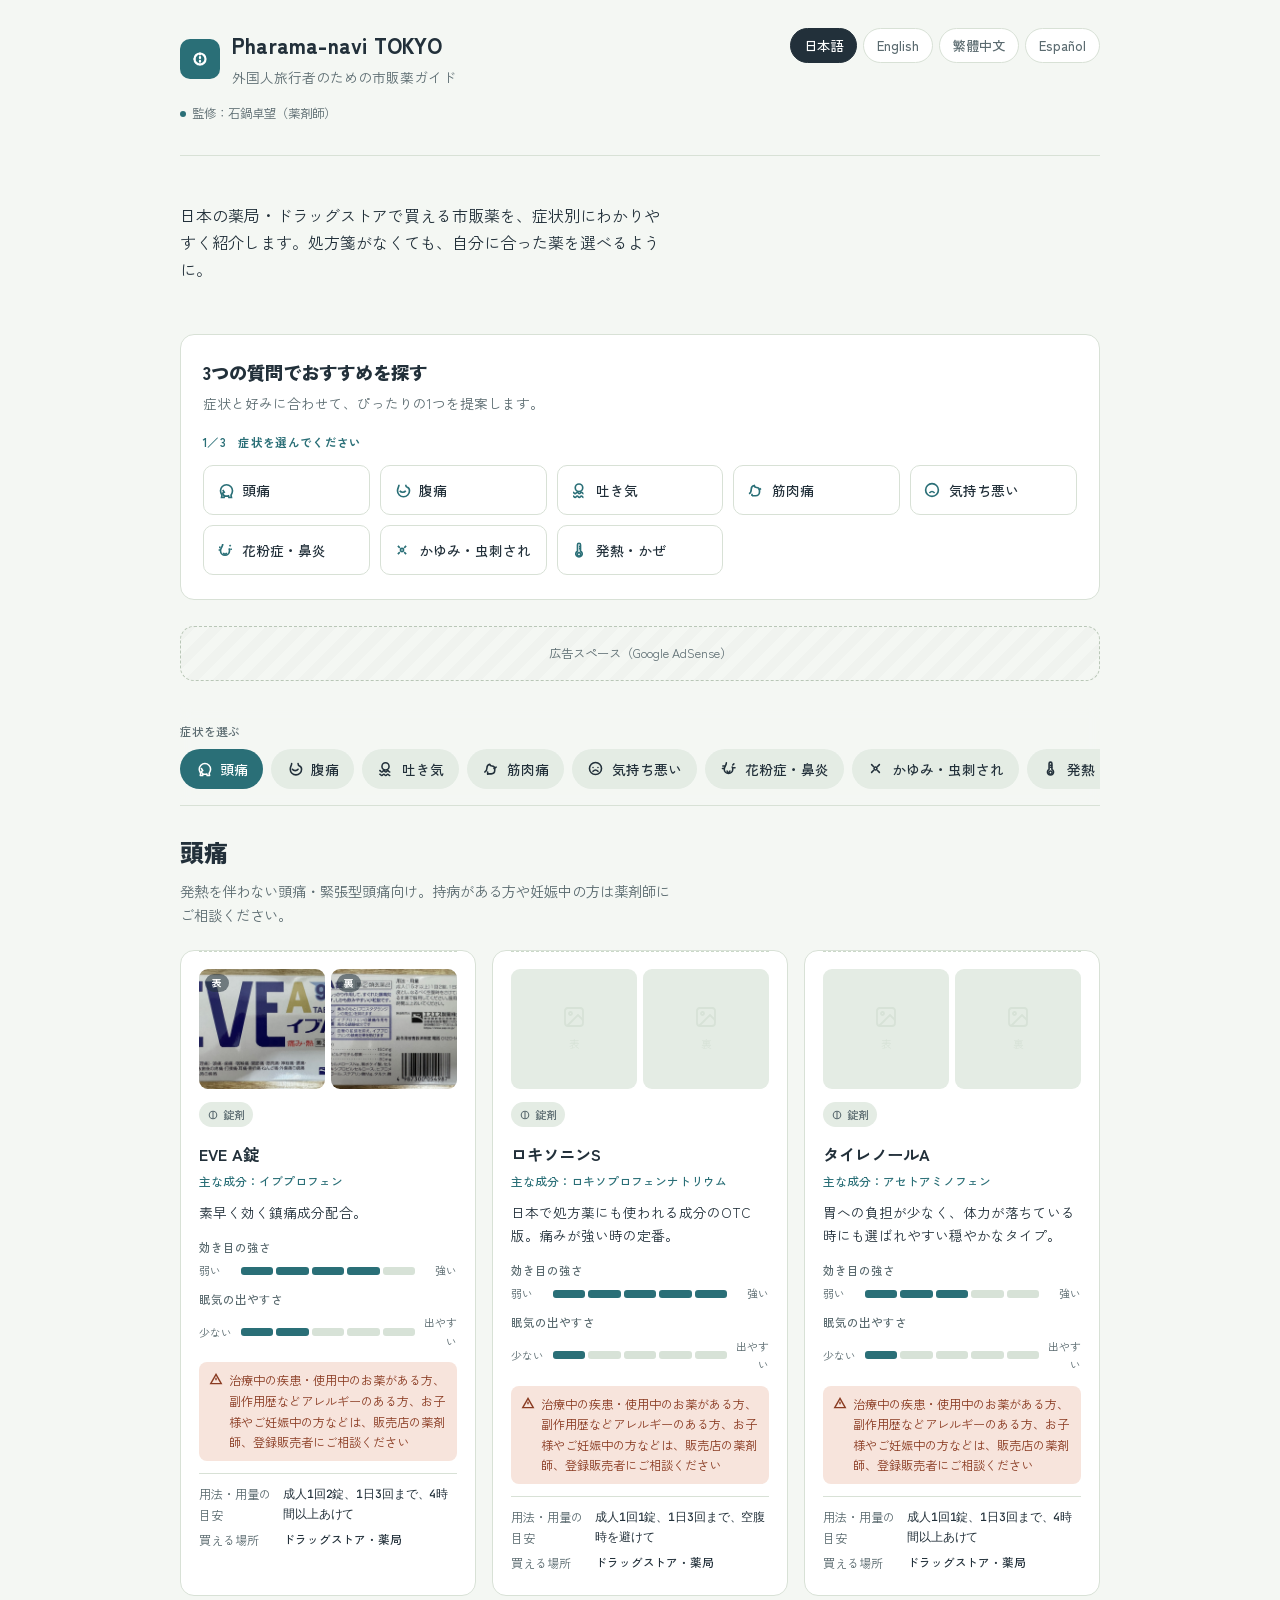
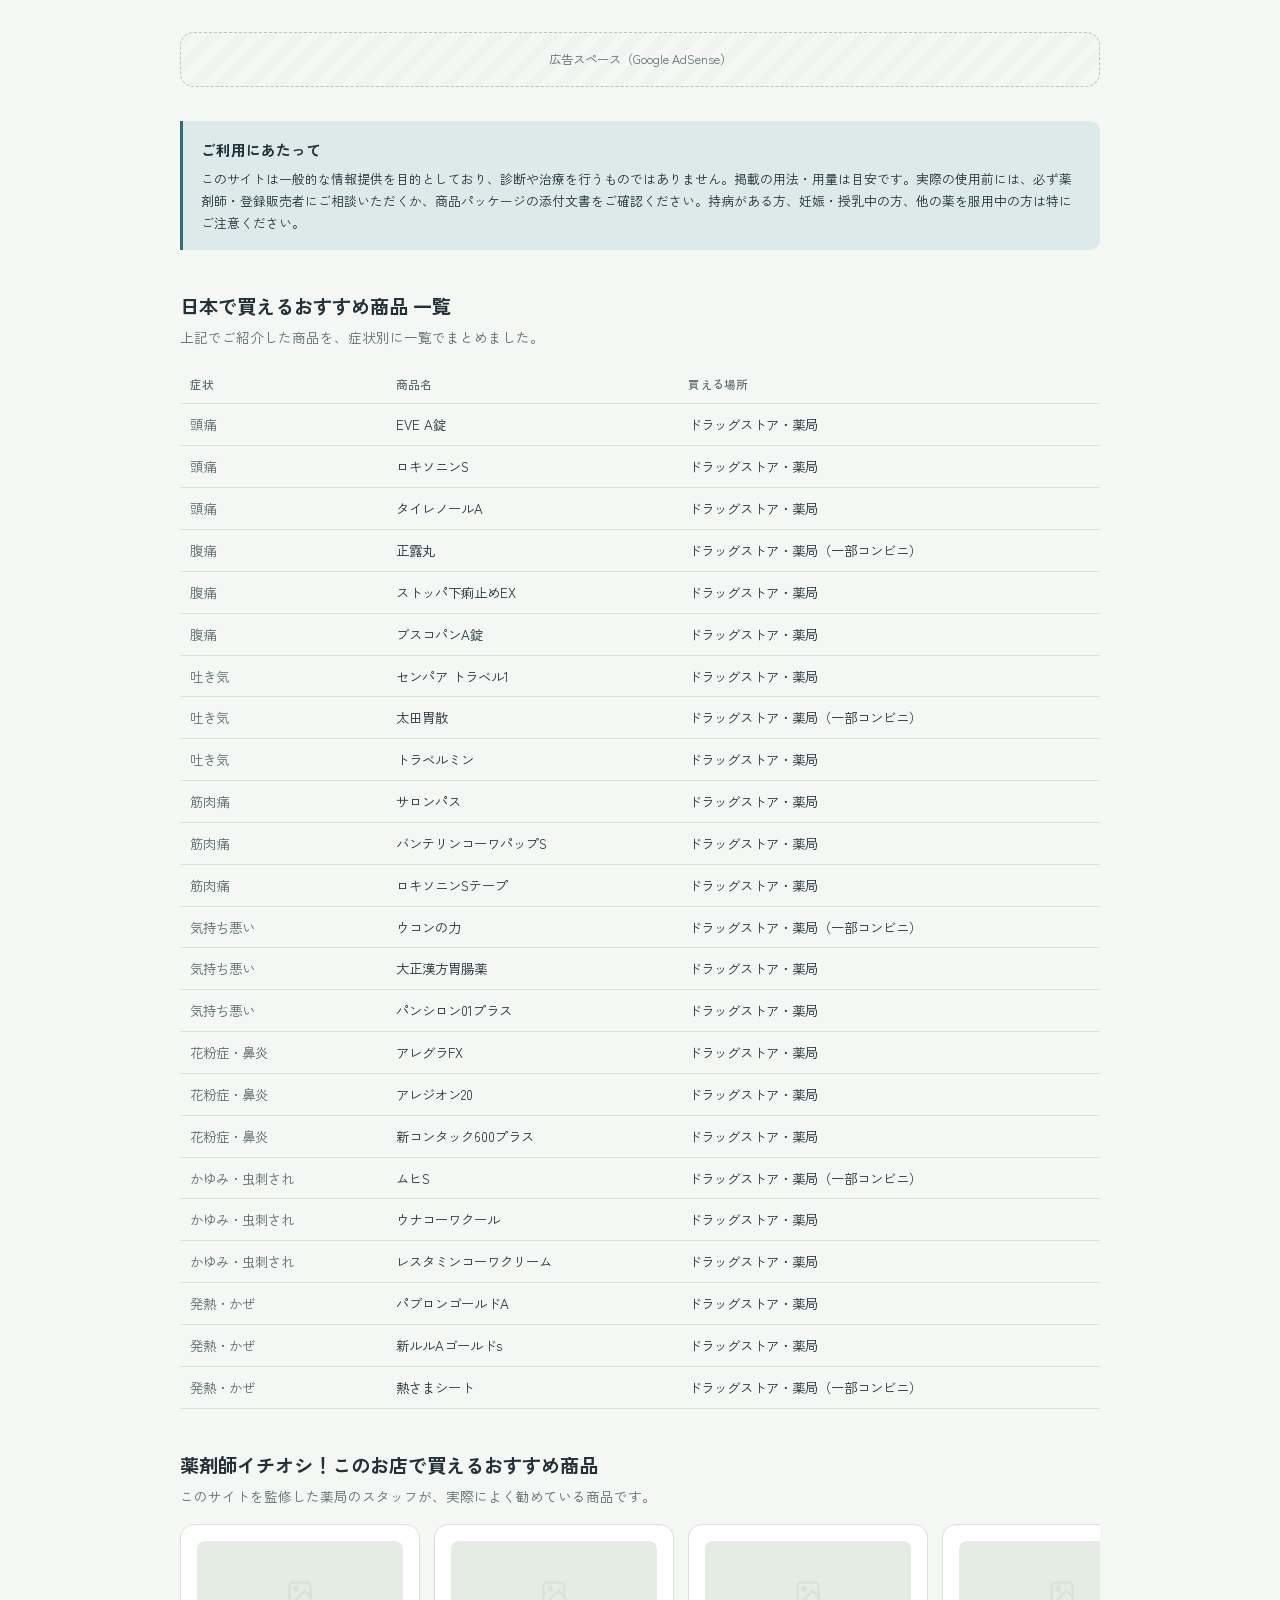
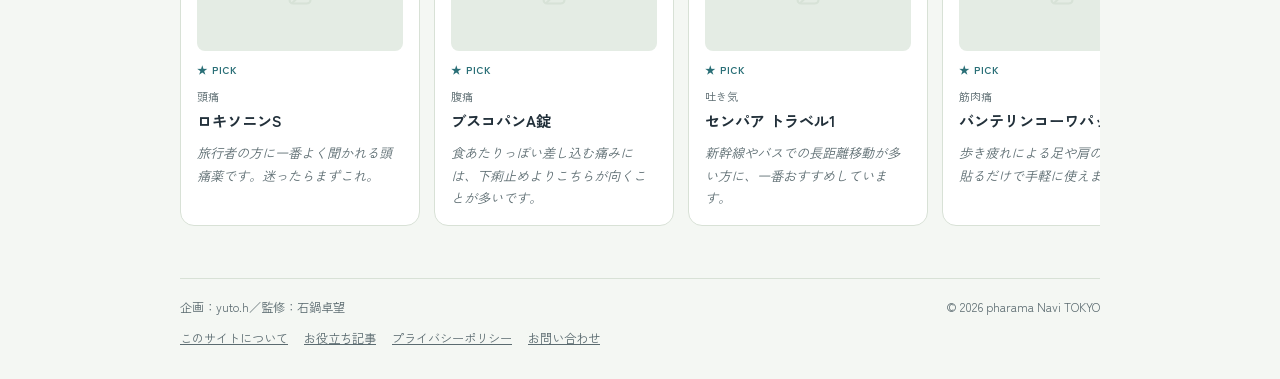
==== commit c3985b3d: "Update index.html" ====
--- a/index.html
+++ b/index.html
@@ -260,6 +260,11 @@
     .header-row{flex-direction:column;}
     .meta-row .k{width:64px;}
   }
+   /* 表・裏の2枚並べ（追加分） */
+  .prod-photo-row{display:flex;gap:6px;margin-bottom:12px;}
+  .prod-photo-row .prod-photo{width:auto;flex:1;height:120px;margin-bottom:0;}
+  .prod-photo-label{position:absolute;top:5px;left:6px;font-size:.62rem;font-weight:700;color:#fff;background:rgba(34,48,58,.55);padding:1px 7px;border-radius:999px;}
+  .prod-photo-row .prod-photo-placeholder svg{width:24px;height:24px;}
 </style>
 </head>
 <body>
@@ -917,9 +922,17 @@
     </div>`;
   const fmt = productFormats[p.name] || "tablet";
   const formatHtml = `<span class="prod-format"><svg viewBox="0 0 24 24">${formatIcons[fmt]}</svg>${t(formatLabelKeys[fmt])}</span>`;
-  const photoHtml = p.photo
-    ? `<div class="prod-photo"><img src="${p.photo}" alt="${p.name}" loading="lazy"></div>`
-    : `<div class="prod-photo"><div class="prod-photo-placeholder"><svg viewBox="0 0 24 24"><rect x="3" y="3" width="18" height="18" rx="3"/><circle cx="8.5" cy="8.5" r="1.5"/><path d="M21 15l-5-5L5 21"/></svg><span>${p.name}</span></div></div>`;
+  const photoLabels = {
+    ja:{front:"表", back:"裏"}, en:{front:"Front", back:"Back"},
+    zh:{front:"正面", back:"背面"}, es:{front:"Frente", back:"Reverso"}
+  };
+  const photoSlot = (src, side) => {
+    const label = photoLabels[currentLang][side];
+    return src
+      ? `<div class="prod-photo"><img src="${src}" alt="${p.name} (${label})" loading="lazy"><span class="prod-photo-label">${label}</span></div>`
+      : `<div class="prod-photo"><div class="prod-photo-placeholder"><svg viewBox="0 0 24 24"><rect x="3" y="3" width="18" height="18" rx="3"/><circle cx="8.5" cy="8.5" r="1.5"/><path d="M21 15l-5-5L5 21"/></svg><span>${label}</span></div></div>`;
+  };
+  const photoHtml = `<div class="prod-photo-row">${photoSlot(p.photoFront || p.photo, "front")}${photoSlot(p.photoBack, "back")}</div>`;
   return `
     <div class="card">
       ${photoHtml}
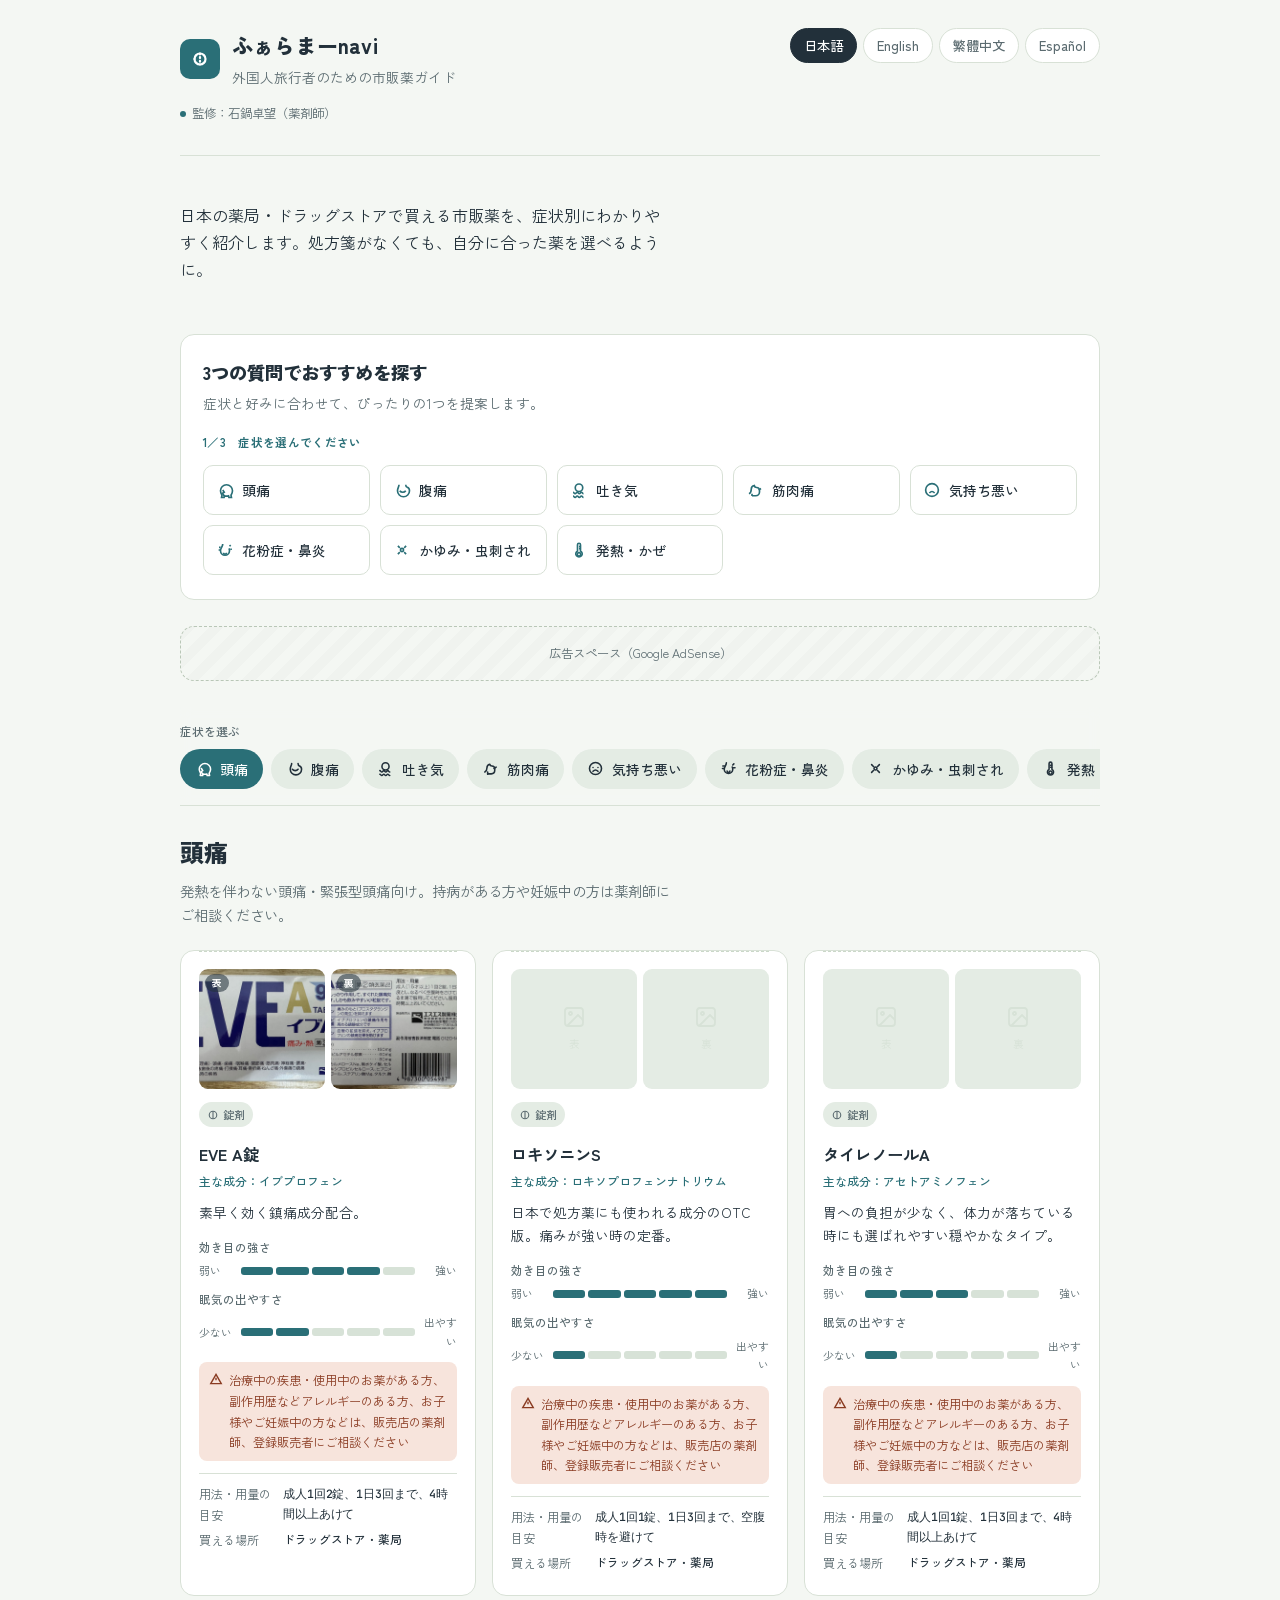
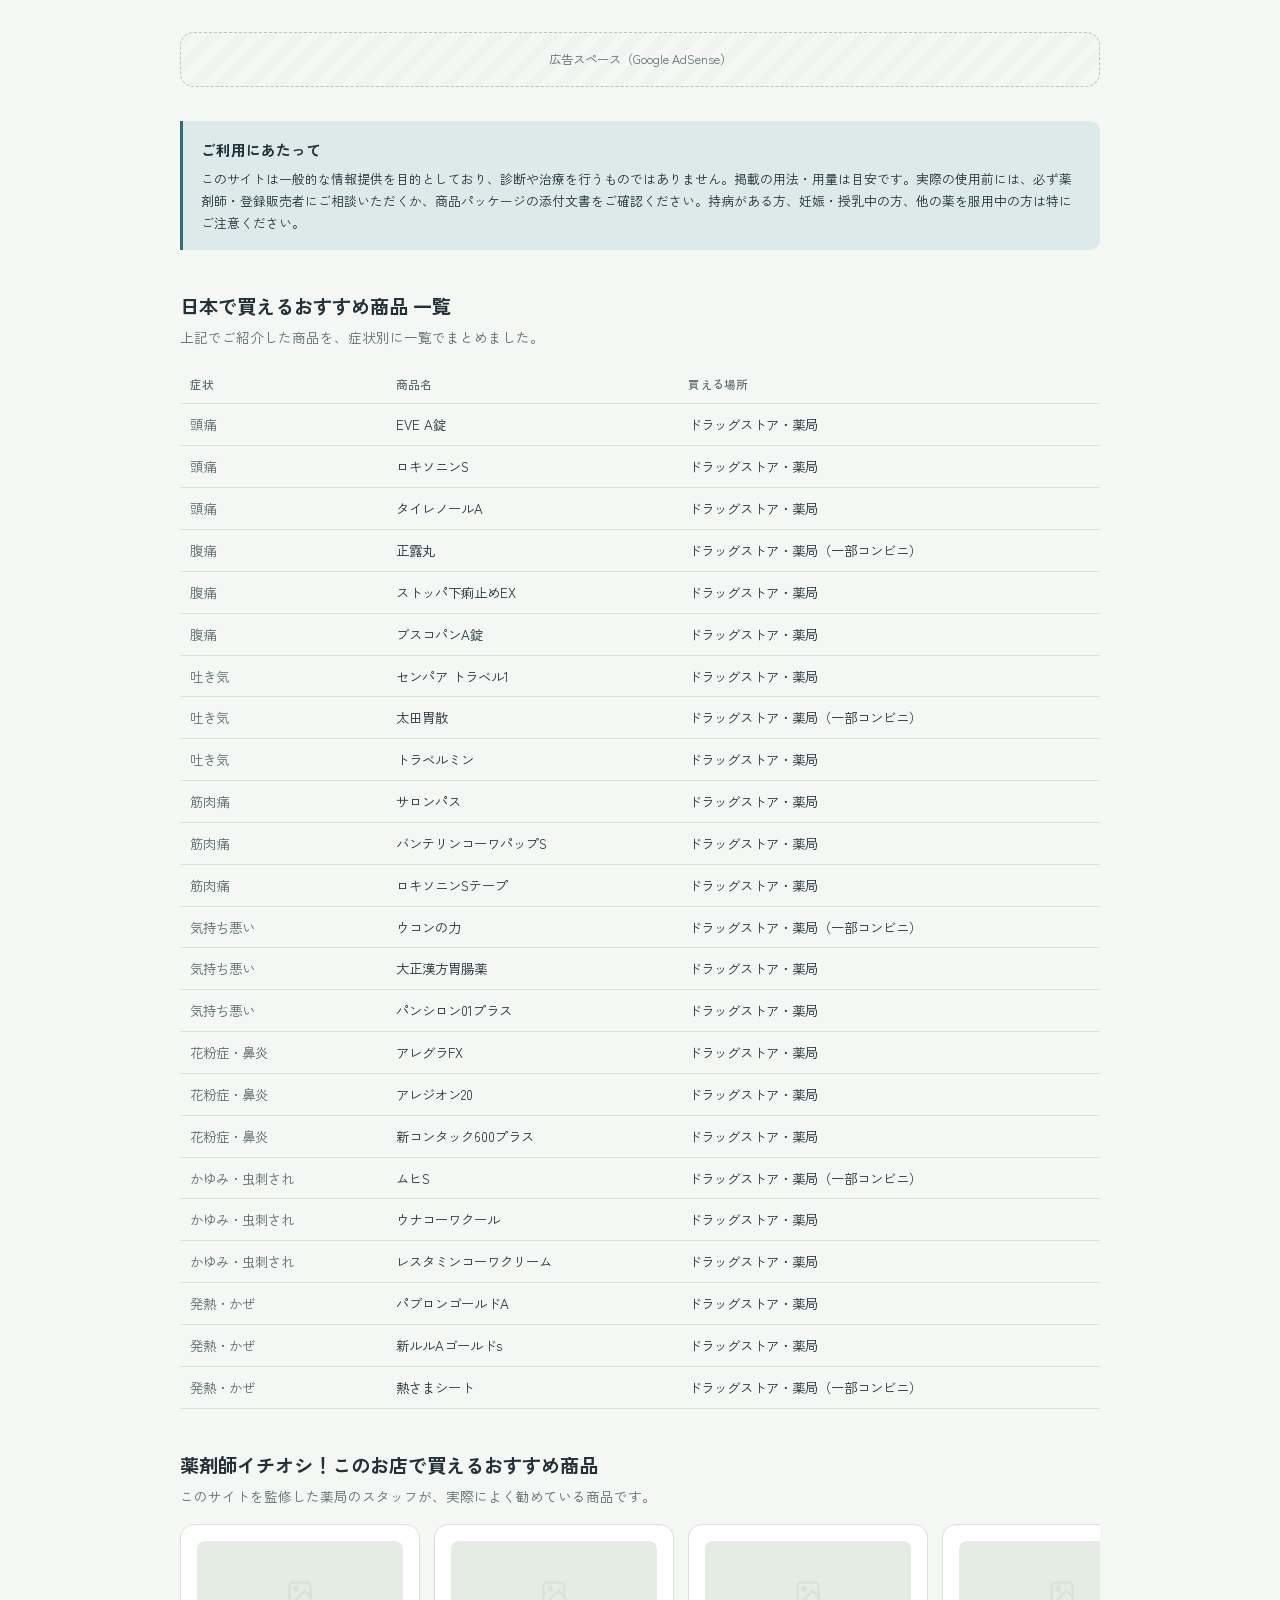
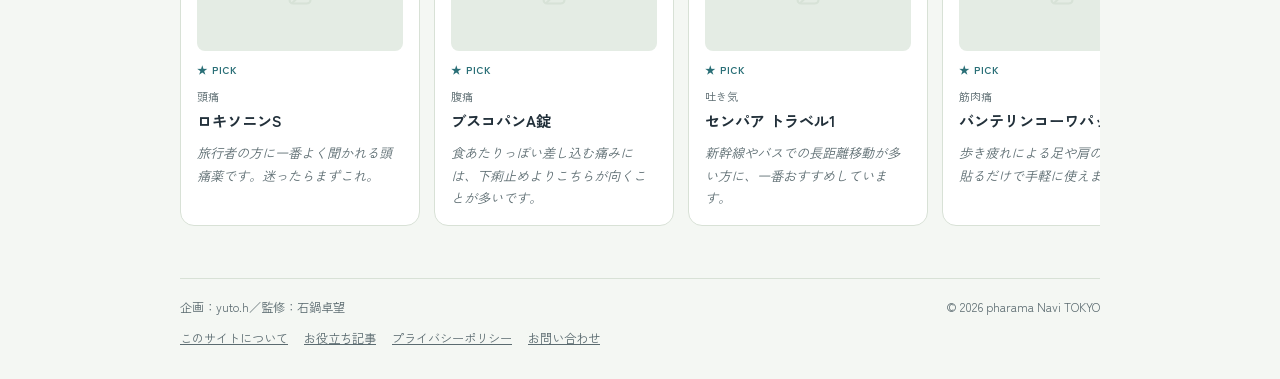
==== commit d70c346b: "Update index.html" ====
--- a/index.html
+++ b/index.html
@@ -3,7 +3,7 @@
 <head>
 <meta charset="UTF-8">
 <meta name="viewport" content="width=device-width, initial-scale=1.0">
-<title>Pharama-navi TOKYO</title>
+<title>ふぁらまーnavi</title>
 <link rel="preconnect" href="https://fonts.googleapis.com">
 <link rel="preconnect" href="https://fonts.gstatic.com" crossorigin>
 <link href="https://fonts.googleapis.com/css2?family=Zen+Kaku+Gothic+New:wght@400;500;700;900&family=JetBrains+Mono:wght@500;600&display=swap" rel="stylesheet">
@@ -346,7 +346,7 @@
 /* ---------- UI translations ---------- */
 const translations = {
   ja:{
-    siteName:"Pharama-navi TOKYO",
+    siteName:"ふぁらまーnavi",
     tagline:"外国人旅行者のための市販薬ガイド",
     heroLead:"日本の薬局・ドラッグストアで買える市販薬を、症状別にわかりやすく紹介します。処方箋がなくても、自分に合った薬を選べるように。",
     pharmacistNote:"監修：石鍋卓望（薬剤師）",
@@ -388,7 +388,7 @@
     navAbout:"このサイトについて", navArticles:"お役立ち記事", navPrivacy:"プライバシーポリシー", navContact:"お問い合わせ"
   },
   en:{
-    siteName:"Pharama-Navi TOKYO",
+    siteName:"Pharama-Navi",
     tagline:"An OTC medicine guide for visitors to Japan",
     heroLead:"A simple, symptom-by-symptom guide to over-the-counter medicines available at pharmacies and drugstores in Japan — so you can choose what's right for you without a prescription.",
     pharmacistNote:"Supervised by 石鍋卓望,　pharmacist",
@@ -430,7 +430,7 @@
     navAbout:"About Us", navArticles:"Articles", navPrivacy:"Privacy Policy", navContact:"Contact"
   },
   zh:{
-    siteName:"藥品導覽 TOKYO",
+    siteName:"Pharama-Navi",
     tagline:"給訪日旅客的成藥指南",
     heroLead:"依症狀分類，簡單易懂地介紹在日本藥局、藥妝店可購買的成藥，讓您不需要處方箋也能選到適合自己的藥品。",
     pharmacistNote:"監修：石鍋卓望（藥劑師）",
@@ -472,7 +472,7 @@
     navAbout:"關於本站", navArticles:"實用文章", navPrivacy:"隱私權政策", navContact:"聯絡我們"
   },
   es:{
-    siteName:"Pharama-navi TOKYO",
+    siteName:"Pharama-Navi",
     tagline:"Guía de medicamentos de venta libre para visitantes en Japón",
     heroLead:"Una guía sencilla, organizada por síntoma, de los medicamentos de venta libre disponibles en farmacias y droguerías de Japón, para que puedas elegir el adecuado sin necesidad de receta.",
     pharmacistNote:"Supervisado por Takumi Ishinabe, farmacéutico registrado",
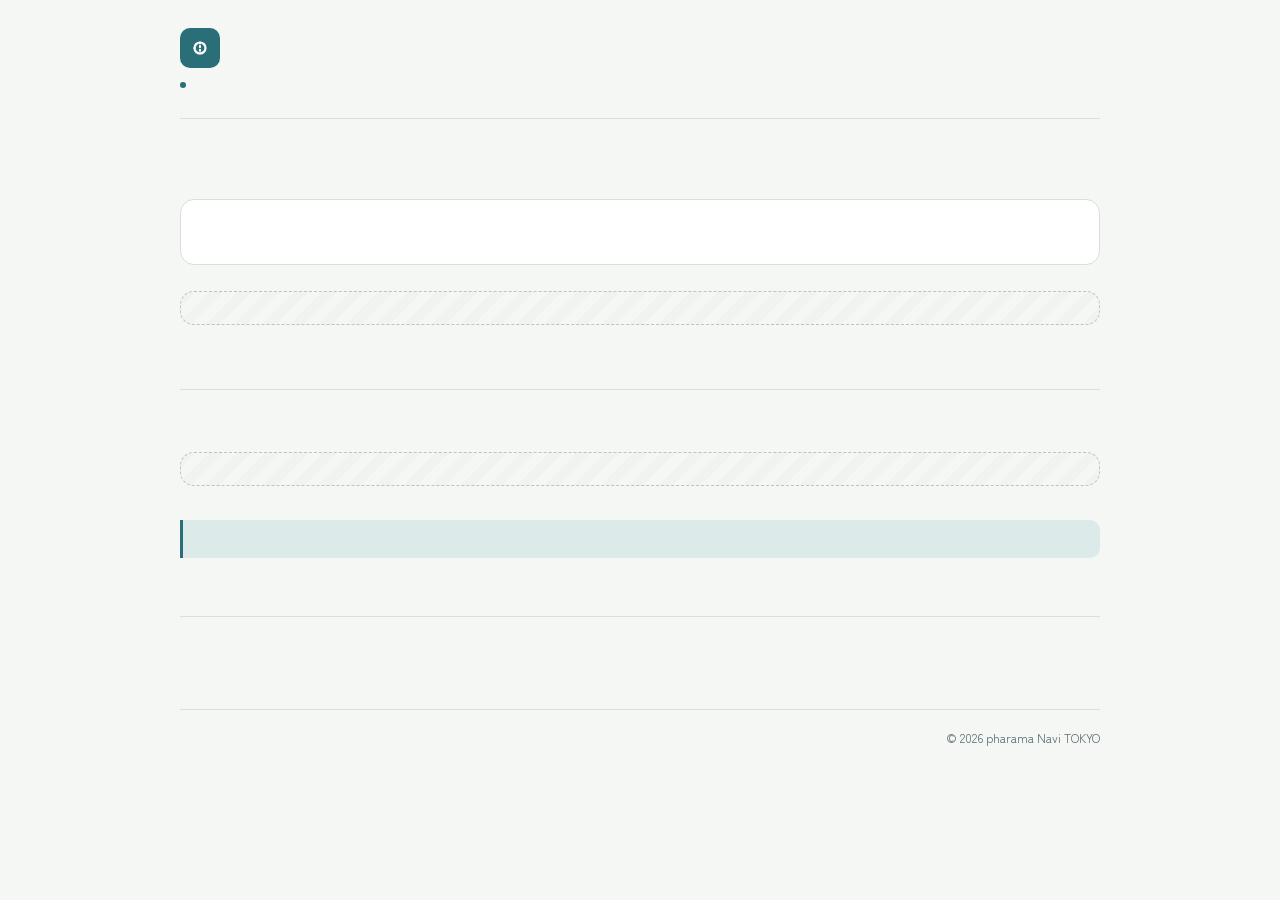
==== commit 00f8d89f: "Update index.html" ====
--- a/index.html
+++ b/index.html
@@ -7,265 +7,8 @@
 <link rel="preconnect" href="https://fonts.googleapis.com">
 <link rel="preconnect" href="https://fonts.gstatic.com" crossorigin>
 <link href="https://fonts.googleapis.com/css2?family=Zen+Kaku+Gothic+New:wght@400;500;700;900&family=JetBrains+Mono:wght@500;600&display=swap" rel="stylesheet">
-<style>
-  :root{
-    --bg:#F4F7F3;
-    --bg-card:#FFFFFF;
-    --bg-tab:#E4ECE4;
-    --bg-tab-active:#2A6F77;
-    --ink:#22303A;
-    --ink-soft:#5B6B70;
-    --accent:#2A6F77;
-    --accent-soft:#DCEBEA;
-    --warn:#C1502E;
-    --warn-soft:#F7E4DC;
-    --track:#D7E2D7;
-    --line:#D8E1D6;
-    --radius:14px;
-  }
-  *{box-sizing:border-box;}
-  html,body{margin:0;padding:0;}
-  body{
-    background:var(--bg);
-    color:var(--ink);
-    font-family:'Zen Kaku Gothic New', -apple-system, 'Hiragino Sans', 'Noto Sans TC', sans-serif;
-    line-height:1.7;
-    -webkit-font-smoothing:antialiased;
-  }
-  .wrap{max-width:960px;margin:0 auto;padding:0 20px;}
-  a{color:inherit;}
-
-  /* Header */
-  header{
-    padding:28px 0 18px;
-    border-bottom:1px solid var(--line);
-  }
-  .header-row{
-    display:flex;justify-content:space-between;align-items:flex-start;gap:20px;flex-wrap:wrap;
-  }
-  .brand{display:flex;align-items:center;gap:12px;}
-  .mark{
-    width:40px;height:40px;flex:none;border-radius:10px;
-    background:var(--accent);
-    display:flex;align-items:center;justify-content:center;
-  }
-  .mark svg{width:22px;height:22px;stroke:#fff;fill:none;stroke-width:2.4;stroke-linecap:round;}
-  .site-name{font-weight:900;font-size:1.32rem;letter-spacing:.01em;margin:0;}
-  .tagline{margin:2px 0 0;color:var(--ink-soft);font-size:.86rem;}
-  .lang-switch{display:flex;gap:6px;flex-wrap:wrap;}
-  .lang-btn{
-    border:1px solid var(--line);background:#fff;color:var(--ink-soft);
-    padding:7px 13px;border-radius:999px;font-size:.82rem;font-weight:500;
-    cursor:pointer;transition:background .15s, color .15s, border-color .15s;
-    font-family:inherit;
-  }
-  .lang-btn:hover{border-color:var(--accent);}
-  .lang-btn.active{background:var(--ink);color:#fff;border-color:var(--ink);}
-
-  .pharmacist-note{
-    margin-top:14px;font-size:.78rem;color:var(--ink-soft);
-    display:inline-flex;align-items:center;gap:6px;
-  }
-  .pharmacist-note::before{content:"";width:6px;height:6px;border-radius:50%;background:var(--accent);}
-
-  /* Hero */
-  .hero{padding:30px 0 8px;}
-  .hero p{max-width:60ch;font-size:1rem;color:var(--ink);}
-
-  /* Ad placeholder */
-  .ad-slot{
-    margin:26px 0;
-    border:1.5px dashed #B9C7B7;
-    border-radius:var(--radius);
-    padding:16px;
-    text-align:center;
-    font-size:.78rem;
-    color:var(--ink-soft);
-    background:repeating-linear-gradient(135deg, rgba(0,0,0,.015) 0 10px, transparent 10px 20px);
-  }
-
-  /* Tabs */
-  .tabs{
-    position:sticky;top:0;z-index:10;
-    background:rgba(244,247,243,.92);
-    backdrop-filter:blur(6px);
-    padding:14px 0;
-    margin-top:10px;
-    border-bottom:1px solid var(--line);
-  }
-  .tabs-label{font-size:.74rem;color:var(--ink-soft);margin:0 0 8px;font-weight:500;}
-  .tab-row{display:flex;gap:8px;overflow-x:auto;padding-bottom:2px;}
-  .tab-btn{
-    flex:none;
-    display:flex;align-items:center;gap:8px;
-    background:var(--bg-tab);
-    border:1px solid transparent;
-    color:var(--ink);
-    padding:9px 14px;
-    border-radius:999px;
-    font-size:.86rem;font-weight:500;
-    cursor:pointer;font-family:inherit;
-    transition:background .18s, color .18s;
-    white-space:nowrap;
-  }
-  .tab-btn svg{width:17px;height:17px;stroke:currentColor;fill:none;stroke-width:2.2;stroke-linecap:round;stroke-linejoin:round;}
-  .tab-btn.active{background:var(--bg-tab-active);color:#fff;}
-
-  /* Panel */
-  .panel{padding:26px 0 10px;}
-  .panel.fade{opacity:0;transform:translateY(6px);}
-  .panel{transition:opacity .22s ease, transform .22s ease;}
-  .symptom-title{font-size:1.5rem;font-weight:900;margin:0 0 6px;}
-  .symptom-desc{color:var(--ink-soft);font-size:.9rem;max-width:62ch;margin:0 0 22px;}
-
-  .grid{
-    display:grid;grid-template-columns:repeat(auto-fill, minmax(270px,1fr));
-    gap:16px;
-  }
-  .card{
-    background:var(--bg-card);
-    border:1px solid var(--line);
-    border-radius:var(--radius);
-    padding:18px 18px 16px;
-    position:relative;
-  }
-  .card::before{
-    content:"";position:absolute;top:0;left:18px;right:18px;height:0;
-    border-top:1.5px dashed #CBD8C9;
-  }
-  .prod-name{font-weight:700;font-size:1.02rem;margin:6px 0 2px;}
-  .prod-ingredient{font-size:.74rem;color:var(--accent);font-weight:500;margin:0 0 10px;}
-  .prod-desc{font-size:.85rem;color:var(--ink);margin:0 0 14px;}
-
-  .gauge-block{margin-bottom:10px;}
-  .gauge-label{font-size:.72rem;color:var(--ink-soft);margin:0 0 4px;font-weight:500;}
-  .gauge-row{display:flex;align-items:center;gap:8px;}
-  .gauge-end{font-size:.68rem;color:var(--ink-soft);flex:none;width:34px;}
-  .gauge-end.right{text-align:right;}
-  .gauge-bar{flex:1;display:flex;gap:3px;height:8px;}
-  .seg{flex:1;border-radius:3px;background:var(--track);}
-  .seg.filled{background:var(--accent);}
-
-  .caution{
-    display:flex;gap:6px;align-items:flex-start;
-    background:var(--warn-soft);color:#8A3B22;
-    border-radius:8px;padding:8px 10px;margin:12px 0 12px;
-    font-size:.76rem;
-  }
-  .caution svg{width:14px;height:14px;flex:none;margin-top:2px;stroke:#8A3B22;fill:none;stroke-width:2.4;}
-
-  .prod-meta{border-top:1px solid var(--line);margin-top:12px;padding-top:10px;}
-  .meta-row{display:flex;gap:8px;font-size:.76rem;margin-bottom:5px;}
-  .meta-row .k{color:var(--ink-soft);flex:none;width:76px;}
-  .meta-row .v{font-family:'JetBrains Mono', monospace;font-size:.72rem;font-weight:500;letter-spacing:-.01em;}
-  .meta-row.buy .v{font-family:inherit;font-weight:500;}
-
-  /* Product photo slot */
-  .prod-photo{
-    width:100%;height:140px;border-radius:9px;overflow:hidden;
-    background:var(--bg-tab);margin-bottom:12px;
-    display:flex;align-items:center;justify-content:center;position:relative;
-  }
-  .prod-photo img{width:100%;height:100%;object-fit:cover;display:block;}
-  .prod-photo-placeholder{
-    display:flex;flex-direction:column;align-items:center;gap:6px;
-    color:var(--track);
-  }
-  .prod-photo-placeholder svg{width:32px;height:32px;stroke:var(--track);fill:none;stroke-width:1.8;}
-  .prod-photo-placeholder span{font-size:.65rem;color:var(--track);}
-
-  /* Pick card photo */
-  .pick-photo{
-    width:100%;height:110px;border-radius:8px;overflow:hidden;
-    background:var(--bg-tab);margin-bottom:10px;
-    display:flex;align-items:center;justify-content:center;
-  }
-  .pick-photo img{width:100%;height:100%;object-fit:cover;}
-  .pick-photo-placeholder{color:var(--track);}
-  .pick-photo-placeholder svg{width:28px;height:28px;stroke:var(--track);fill:none;stroke-width:1.8;}
-
-  /* Quiz */
-  .quiz-section{
-    background:var(--bg-card);border:1px solid var(--line);border-radius:var(--radius);
-    padding:22px 22px 24px;margin:26px 0;
-  }
-  .quiz-title{font-size:1.15rem;font-weight:900;margin:0 0 4px;}
-  .quiz-subtitle{color:var(--ink-soft);font-size:.85rem;margin:0 0 18px;}
-  .quiz-step-label{font-size:.72rem;color:var(--accent);font-weight:700;margin:0 0 12px;letter-spacing:.03em;text-transform:uppercase;}
-  .quiz-options{display:grid;grid-template-columns:repeat(auto-fill,minmax(150px,1fr));gap:10px;}
-  .quiz-opt{
-    border:1.5px solid var(--line);background:#fff;border-radius:10px;
-    padding:14px 12px;cursor:pointer;font-family:inherit;font-size:.86rem;font-weight:500;
-    color:var(--ink);text-align:left;transition:border-color .15s, background .15s;
-    display:flex;align-items:center;gap:8px;
-  }
-  .quiz-opt:hover{border-color:var(--accent);background:var(--accent-soft);}
-  .quiz-opt svg{width:18px;height:18px;stroke:var(--accent);fill:none;stroke-width:2.2;flex:none;}
-  .quiz-back{background:none;border:none;color:var(--ink-soft);font-size:.78rem;cursor:pointer;padding:0;margin:0 0 14px;font-family:inherit;text-decoration:underline;}
-  .quiz-result-badge{display:inline-block;background:var(--accent);color:#fff;font-size:.7rem;font-weight:700;padding:4px 10px;border-radius:999px;margin-bottom:12px;}
-  .quiz-reason{font-size:.84rem;color:var(--ink);background:var(--accent-soft);border-radius:10px;padding:10px 12px;margin-bottom:14px;}
-  .quiz-restart{margin-top:14px;background:var(--ink);color:#fff;border:none;padding:10px 18px;border-radius:999px;font-size:.82rem;font-weight:500;cursor:pointer;font-family:inherit;}
-
-  /* Product format badge */
-  .prod-format{
-    display:inline-flex;align-items:center;gap:4px;font-size:.68rem;color:var(--ink-soft);
-    background:var(--bg-tab);padding:3px 8px;border-radius:999px;margin-bottom:8px;font-weight:500;
-  }
-  .prod-format svg{width:12px;height:12px;stroke:var(--ink-soft);fill:none;stroke-width:2.2;}
-
-  /* Editor's picks */
-  .picks{margin:40px 0 0;}
-  .picks h2{font-size:1.2rem;margin:0 0 4px;}
-  .picks .lead{color:var(--ink-soft);font-size:.85rem;margin:0 0 16px;}
-  .picks-row{display:flex;gap:14px;overflow-x:auto;padding-bottom:8px;}
-  .pick-card{
-    flex:none;width:240px;background:var(--bg-card);border:1px solid var(--line);
-    border-radius:var(--radius);padding:16px;
-  }
-  .pick-badge{font-size:.66rem;font-weight:700;color:var(--accent);text-transform:uppercase;letter-spacing:.03em;margin:0 0 8px;}
-  .pick-symptom{font-size:.7rem;color:var(--ink-soft);margin:0 0 2px;}
-  .pick-name{font-weight:700;font-size:.95rem;margin:0 0 8px;}
-  .pick-comment{font-size:.82rem;color:var(--ink-soft);font-style:italic;margin:0;}
-
-  /* Disclaimer */
-  .disclaimer{
-    margin:34px 0 0;
-    border-left:3px solid var(--accent);
-    background:var(--accent-soft);
-    border-radius:0 10px 10px 0;
-    padding:16px 18px;
-  }
-  .disclaimer h3{margin:0 0 6px;font-size:.92rem;}
-  .disclaimer p{margin:0;font-size:.8rem;color:var(--ink);}
-
-  /* Summary table */
-  .summary{margin:40px 0 0;}
-  .summary h2{font-size:1.2rem;margin:0 0 4px;}
-  .summary .lead{color:var(--ink-soft);font-size:.85rem;margin:0 0 16px;}
-  table{width:100%;border-collapse:collapse;font-size:.84rem;}
-  th,td{text-align:left;padding:9px 10px;border-bottom:1px solid var(--line);}
-  th{color:var(--ink-soft);font-weight:500;font-size:.74rem;}
-  td.sym-cell{white-space:nowrap;color:var(--ink-soft);}
-
-  footer{
-    margin:44px 0 30px;padding-top:18px;border-top:1px solid var(--line);
-    font-size:.76rem;color:var(--ink-soft);
-    display:flex;justify-content:space-between;flex-wrap:wrap;gap:10px 20px;
-  }
-  .footer-nav{display:flex;gap:16px;flex-wrap:wrap;order:3;width:100%;}
-  .footer-nav a{color:var(--ink-soft);text-decoration:underline;font-size:.76rem;}
-  .footer-nav a:hover{color:var(--accent);}
-
-  @media (max-width:560px){
-    .header-row{flex-direction:column;}
-    .meta-row .k{width:64px;}
-  }
-   /* 表・裏の2枚並べ（追加分） */
-  .prod-photo-row{display:flex;gap:6px;margin-bottom:12px;}
-  .prod-photo-row .prod-photo{width:auto;flex:1;height:120px;margin-bottom:0;}
-  .prod-photo-label{position:absolute;top:5px;left:6px;font-size:.62rem;font-weight:700;color:#fff;background:rgba(34,48,58,.55);padding:1px 7px;border-radius:999px;}
-  .prod-photo-row .prod-photo-placeholder svg{width:24px;height:24px;}
-</style>
+<link rel="stylesheet" href="style.css">
+  
 </head>
 <body>
 <div class="wrap">
@@ -341,807 +84,6 @@
     <span>&copy; 2026 pharama Navi TOKYO</span>
   </footer>
 </div>
-
-<script>
-/* ---------- UI translations ---------- */
-const translations = {
-  ja:{
-    siteName:"ふぁらまーnavi",
-    tagline:"外国人旅行者のための市販薬ガイド",
-    heroLead:"日本の薬局・ドラッグストアで買える市販薬を、症状別にわかりやすく紹介します。処方箋がなくても、自分に合った薬を選べるように。",
-    pharmacistNote:"監修：石鍋卓望（薬剤師）",
-    tabsLabel:"症状を選ぶ",
-    ingredientLabel:"主な成分",
-    strengthLabel:"効き目の強さ",
-    drowsyLabel:"眠気の出やすさ",
-    weakEnd:"弱い", strongEnd:"強い",
-    drowsyLessEnd:"少ない", drowsyMoreEnd:"出やすい",
-    cautionGeneral:"治療中の疾患・使用中のお薬がある方、副作用歴などアレルギーのある方、お子様やご妊娠中の方などは、販売店の薬剤師、登録販売者にご相談ください",
-    dosageLabel:"用法・用量の目安",
-    buyLabel:"買える場所",
-    adPlaceholder:"広告スペース（Google AdSense）",
-    disclaimerTitle:"ご利用にあたって",
-    disclaimerBody:"このサイトは一般的な情報提供を目的としており、診断や治療を行うものではありません。掲載の用法・用量は目安です。実際の使用前には、必ず薬剤師・登録販売者にご相談いただくか、商品パッケージの添付文書をご確認ください。持病がある方、妊娠・授乳中の方、他の薬を服用中の方は特にご注意ください。",
-    summaryTitle:"日本で買えるおすすめ商品 一覧",
-    summaryIntro:"上記でご紹介した商品を、症状別に一覧でまとめました。",
-    tableSymptom:"症状", tableProduct:"商品名", tableBuy:"買える場所",
-    footerCredit:"企画：yuto.h／監修：石鍋卓望",
-    quizTitle:"3つの質問でおすすめを探す",
-    quizSubtitle:"症状と好みに合わせて、ぴったりの1つを提案します。",
-    quizStep1:"1／3　症状を選んでください",
-    quizStep2:"2／3　眠くなっても大丈夫ですか？",
-    quizStep3:"3／3　効き目のタイプは？",
-    quizAvoidDrowsy:"眠くなりたくない",
-    quizOkDrowsy:"気にしない",
-    quizGentle:"胃にやさしい方がいい",
-    quizStrong:"効き目重視で強めがいい",
-    quizBack:"← 前の質問に戻る",
-    quizResultBadge:"あなたへのおすすめ",
-    quizRestart:"もう一度質問する",
-    reasonAvoidGentle:"眠くなりにくく、胃にもやさしいタイプを選びました。",
-    reasonAvoidStrong:"眠くなりにくいタイプの中で、いちばん効き目が強いものを選びました。",
-    reasonOkGentle:"眠気は気にしないとのことなので、胃にやさしいタイプを選びました。",
-    reasonOkStrong:"眠気は気にせず、いちばん効き目が強いタイプを選びました。",
-    formatTablet:"錠剤", formatPatch:"貼り薬", formatDrink:"ドリンク", formatPowder:"粉末", formatCream:"塗り薬", formatLiquid:"液体", formatGranule:"顆粒",
-    picksTitle:"薬剤師イチオシ！このお店で買えるおすすめ商品",
-    picksIntro:"このサイトを監修した薬局のスタッフが、実際によく勧めている商品です。",
-    navAbout:"このサイトについて", navArticles:"お役立ち記事", navPrivacy:"プライバシーポリシー", navContact:"お問い合わせ"
-  },
-  en:{
-    siteName:"Pharama-Navi",
-    tagline:"An OTC medicine guide for visitors to Japan",
-    heroLead:"A simple, symptom-by-symptom guide to over-the-counter medicines available at pharmacies and drugstores in Japan — so you can choose what's right for you without a prescription.",
-    pharmacistNote:"Supervised by 石鍋卓望,　pharmacist",
-    tabsLabel:"Choose a symptom",
-    ingredientLabel:"Main ingredient",
-    strengthLabel:"Effect strength",
-    drowsyLabel:"Drowsiness risk",
-    weakEnd:"Mild", strongEnd:"Strong",
-    drowsyLessEnd:"Low", drowsyMoreEnd:"High",
-    cautionGeneral:"If you have a condition under treatment, are taking other medication, have a history of allergies or side effects, or are a child or pregnant, please consult the pharmacist or registered seller at the store.",
-    dosageLabel:"Typical dosage",
-    buyLabel:"Where to buy",
-    adPlaceholder:"Ad space (Google AdSense)",
-    disclaimerTitle:"Before you use this site",
-    disclaimerBody:"This site is for general information only and is not a diagnosis or treatment. Dosage information shown is a general guide. Always consult a pharmacist or check the package insert before use — especially if you have a medical condition, are pregnant or breastfeeding, or are taking other medication.",
-    summaryTitle:"Recommended products available in Japan",
-    summaryIntro:"All the products introduced above, summarized by symptom.",
-    tableSymptom:"Symptom", tableProduct:"Product", tableBuy:"Where to buy",
-    footerCredit:"Planning: yuto.h / Supervision: 石鍋卓望",
-    quizTitle:"Find your medicine in 3 questions",
-    quizSubtitle:"Answer a few questions and we'll suggest the one that fits you best.",
-    quizStep1:"1/3　Choose your symptom",
-    quizStep2:"2/3　Is it okay if it makes you drowsy?",
-    quizStep3:"3/3　What kind of effect do you want?",
-    quizAvoidDrowsy:"I don't want to feel drowsy",
-    quizOkDrowsy:"Drowsiness is fine",
-    quizGentle:"Something gentle on the stomach",
-    quizStrong:"Something strong and fast-acting",
-    quizBack:"← Back to previous question",
-    quizResultBadge:"Recommended for you",
-    quizRestart:"Start over",
-    reasonAvoidGentle:"We picked one that's unlikely to cause drowsiness and is gentle on the stomach.",
-    reasonAvoidStrong:"Among the options unlikely to cause drowsiness, we picked the strongest one.",
-    reasonOkGentle:"Since drowsiness isn't a concern for you, we picked a gentle, stomach-friendly option.",
-    reasonOkStrong:"Since drowsiness isn't a concern for you, we picked the strongest, fastest-acting option.",
-    formatTablet:"Tablet", formatPatch:"Patch", formatDrink:"Drink", formatPowder:"Powder", formatCream:"Cream", formatLiquid:"Liquid", formatGranule:"Granules",
-    picksTitle:"Pharmacist's picks — available at this store",
-    picksIntro:"Products that the pharmacy staff behind this site actually recommend most often.",
-    navAbout:"About Us", navArticles:"Articles", navPrivacy:"Privacy Policy", navContact:"Contact"
-  },
-  zh:{
-    siteName:"Pharama-Navi",
-    tagline:"給訪日旅客的成藥指南",
-    heroLead:"依症狀分類，簡單易懂地介紹在日本藥局、藥妝店可購買的成藥，讓您不需要處方箋也能選到適合自己的藥品。",
-    pharmacistNote:"監修：石鍋卓望（藥劑師）",
-    tabsLabel:"選擇症狀",
-    ingredientLabel:"主要成分",
-    strengthLabel:"藥效強度",
-    drowsyLabel:"嗜睡傾向",
-    weakEnd:"較弱", strongEnd:"較強",
-    drowsyLessEnd:"較少", drowsyMoreEnd:"較容易",
-    cautionGeneral:"若您正在治療其他疾病、正在服用其他藥物、曾有過敏或副作用病史，或為兒童、懷孕中，請洽詢該店的藥劑師或登錄販賣者。",
-    dosageLabel:"用法用量參考",
-    buyLabel:"購買地點",
-    adPlaceholder:"廣告空間（Google AdSense）",
-    disclaimerTitle:"使用本網站前請注意",
-    disclaimerBody:"本網站僅提供一般資訊，並非診斷或治療。所刊載之用法用量僅供參考。使用前請務必諮詢藥劑師或登錄販賣者，並確認商品包裝上的說明書。若有宿疾、懷孕、哺乳中或正在服用其他藥物，請特別留意。",
-    summaryTitle:"日本可購買推薦商品一覽",
-    summaryIntro:"將以上介紹的商品依症狀整理成一覽表。",
-    tableSymptom:"症狀", tableProduct:"商品名稱", tableBuy:"購買地點",
-    footerCredit:"企劃：yuto.h／監修：石鍋卓望",
-    quizTitle:"3個問題找到適合您的藥",
-    quizSubtitle:"回答幾個問題，我們就會依您的症狀與喜好推薦最合適的一款。",
-    quizStep1:"1／3　請選擇症狀",
-    quizStep2:"2／3　可以接受有點嗜睡嗎？",
-    quizStep3:"3／3　您希望的藥效類型？",
-    quizAvoidDrowsy:"不想感到嗜睡",
-    quizOkDrowsy:"不在意嗜睡",
-    quizGentle:"希望對腸胃溫和一些",
-    quizStrong:"希望藥效強、見效快",
-    quizBack:"← 返回上一題",
-    quizResultBadge:"為您推薦",
-    quizRestart:"重新回答問題",
-    reasonAvoidGentle:"我們選擇了較不易造成嗜睡、且對腸胃溫和的類型。",
-    reasonAvoidStrong:"在不易造成嗜睡的選項中，我們選擇了藥效最強的一款。",
-    reasonOkGentle:"由於您不在意嗜睡，我們選擇了對腸胃溫和的類型。",
-    reasonOkStrong:"由於您不在意嗜睡，我們選擇了藥效最強、見效最快的類型。",
-    formatTablet:"錠劑", formatPatch:"貼布", formatDrink:"飲品", formatPowder:"粉末", formatCream:"藥膏", formatLiquid:"液狀", formatGranule:"顆粒",
-    picksTitle:"藥劑師嚴選！本店可購買的推薦商品",
-    picksIntro:"這是監修本網站的藥局人員實際上最常推薦的商品。",
-    navAbout:"關於本站", navArticles:"實用文章", navPrivacy:"隱私權政策", navContact:"聯絡我們"
-  },
-  es:{
-    siteName:"Pharama-Navi",
-    tagline:"Guía de medicamentos de venta libre para visitantes en Japón",
-    heroLead:"Una guía sencilla, organizada por síntoma, de los medicamentos de venta libre disponibles en farmacias y droguerías de Japón, para que puedas elegir el adecuado sin necesidad de receta.",
-    pharmacistNote:"Supervisado por Takumi Ishinabe, farmacéutico registrado",
-    tabsLabel:"Elige un síntoma",
-    ingredientLabel:"Ingrediente principal",
-    strengthLabel:"Intensidad del efecto",
-    drowsyLabel:"Riesgo de somnolencia",
-    weakEnd:"Leve", strongEnd:"Fuerte",
-    drowsyLessEnd:"Bajo", drowsyMoreEnd:"Alto",
-    cautionGeneral:"Si tiene alguna enfermedad en tratamiento, está tomando otros medicamentos, tiene antecedentes de alergias o efectos secundarios,si es para un niño, consulte con el farmacéutico o el vendedor registrado de la tienda.",
-    dosageLabel:"Dosis habitual",
-    buyLabel:"Dónde comprarlo",
-    adPlaceholder:"Espacio publicitario (Google AdSense)",
-    disclaimerTitle:"Antes de usar este sitio",
-    disclaimerBody:"Este sitio ofrece solo información general y no constituye un diagnóstico ni un tratamiento. La información de dosis es orientativa. Consulte siempre con un farmacéutico o revise el prospecto del envase antes de usar el producto, especialmente si tiene alguna condición médica, está embarazada o en periodo de lactancia, o toma otros medicamentos.",
-    summaryTitle:"Productos recomendados disponibles en Japón",
-    summaryIntro:"Todos los productos presentados arriba, resumidos por síntoma.",
-    tableSymptom:"Síntoma", tableProduct:"Producto", tableBuy:"Dónde comprarlo",
-    footerCredit:"Planificación: yuto.h / Supervisión: 石鍋卓望",
-    quizTitle:"Encuentra tu medicamento en 3 preguntas",
-    quizSubtitle:"Responde algunas preguntas y te sugeriremos la opción que mejor te queda.",
-    quizStep1:"1/3　Elige tu síntoma",
-    quizStep2:"2/3　¿Te parece bien si te da sueño?",
-    quizStep3:"3/3　¿Qué tipo de efecto prefieres?",
-    quizAvoidDrowsy:"No quiero sentir sueño",
-    quizOkDrowsy:"Puede dar sueño",
-    quizGentle:"Algo suave para el estómago",
-    quizStrong:"Algo fuerte y de acción rápida",
-    quizBack:"← Volver a la pregunta anterior",
-    quizResultBadge:"Recomendado para ti",
-    quizRestart:"Empezar de nuevo",
-    reasonAvoidGentle:"Hemos seleccionado una opción suave para el estómago y con menor probabilidad de causar somnolencia.",
-    reasonAvoidStrong:"Entre las opciones con poca probabilidad de causar sueño, elegimos la más potente.",
-    reasonOkGentle:"Como el sueño no te preocupa, elegimos una opción suave para el estómago.",
-    reasonOkStrong:"Como el sueño no te preocupa, elegimos la opción más potente y de acción más rápida.",
-    formatTablet:"Comprimido", formatPatch:"Parche", formatDrink:"Bebida", formatPowder:"Polvo", formatCream:"Crema", formatLiquid:"Líquido", formatGranule:"Gránulos",
-    picksTitle:"Selección del farmacéutico — disponible en esta tienda",
-    picksIntro:"Productos que el personal de la farmacia detrás de este sitio recomienda con más frecuencia.",
-    navAbout:"Sobre nosotros", navArticles:"Artículos", navPrivacy:"Política de privacidad", navContact:"Contacto"
-  }
-};
-const langNames = {ja:"日本語", en:"English", zh:"繁體中文", es:"Español"};
-
-const buyLabels = {
-  drugstore:{ja:"ドラッグストア・薬局", en:"Drugstores & pharmacies", zh:"藥妝店・藥局", es:"Droguerías y farmacias"},
-  drugstoreConbini:{ja:"ドラッグストア・薬局（一部コンビニ）", en:"Drugstores & pharmacies (also some convenience stores)", zh:"藥妝店・藥局（部分超商也有）", es:"Droguerías y farmacias (también en algunas tiendas de conveniencia)"}
-};
-
-/* ---------- Symptom & product data ---------- */
-const icons = {
-  headache:'<path d="M6 13c0-4.4 3.6-8 8-8s8 3.6 8 8c0 2.6-1 4.3-2 6l.6 3h-3.4l-.5-2.2a10 10 0 0 1-5.4 0L10.8 22H7.4L8 19c-1-1.7-2-3.4-2-6z"/><path d="M9 12l2 3-2.4 1.4L11 20"/>',
-  stomach:'<path d="M8 5c0 3-2 4-2 8a8 8 0 0 0 16 0c0-2.5-1.2-4-3-4.6-1.4-.5-2-1.6-2-3.4"/><path d="M9 13c1 1.4 2.6 2 4 2s3-.6 4-2"/>',
-  nausea:'<circle cx="12" cy="9" r="5"/><path d="M4 15c1.4 0 1.4 2 2.8 2s1.4-2 2.8-2 1.4 2 2.8 2 1.4-2 2.8-2 1.4 2 2.8 2"/><path d="M4 20c1.4 0 1.4 2 2.8 2s1.4-2 2.8-2 1.4 2 2.8 2 1.4-2 2.8-2 1.4 2 2.8 2"/>',
-  muscle:'<path d="M4 17c2-1 3-3 3-6 0-2.5 1.6-4.5 4-5 .3 1.6 1.6 2.6 3 2.6 2.2 0 4 1.8 4 4v2c0 2.8-2.2 5-5 5H8"/><path d="M8 17v3"/><path d="M17 12l3-2"/>',
-  malaise:'<circle cx="12" cy="12" r="8.5"/><path d="M8.5 10.5h.01M15.5 10.5h.01"/><path d="M8.5 16c1.2-1.3 2.4-2 3.5-2s2.3.7 3.5 2"/>',
-  hayfever:'<path d="M9 4c0 4-3 5-3 9a6 6 0 0 0 12 0c0-1.2-.3-2.2-.7-3.1"/><path d="M10 15.5a2 2 0 0 0 4 0"/><path d="M4 8.5h2.2M3.5 12h2.2M18 7l1.6-1.6M19 11h2.2"/>',
-  itching:'<circle cx="12" cy="12" r="2.1"/><path d="M6.5 6.5l2.6 2.6M17.5 6.5l-2.6 2.6M6.5 17.5l2.6-2.6M17.5 17.5l-2.6-2.6"/>',
-  fevercold:'<path d="M12 3a2 2 0 0 1 2 2v8.2a4.3 4.3 0 1 1-4 0V5a2 2 0 0 1 2-2z"/><circle cx="12" cy="17.8" r="2.3"/><path d="M12 7.5h1.6M12 10.3h1.6"/>'
-};
-
-const formatIcons = {
-  tablet:'<circle cx="12" cy="12" r="7.5"/><path d="M12 4.5v15"/>',
-  patch:'<rect x="4" y="4" width="16" height="16" rx="6"/><circle cx="9" cy="9" r=".7" fill="currentColor" stroke="none"/><circle cx="15" cy="9" r=".7" fill="currentColor" stroke="none"/><circle cx="9" cy="15" r=".7" fill="currentColor" stroke="none"/><circle cx="15" cy="15" r=".7" fill="currentColor" stroke="none"/>',
-  drink:'<path d="M10 3h4v3l2 2v11a2 2 0 0 1-2 2h-4a2 2 0 0 1-2-2V8l2-2z"/><path d="M9 12.5h6"/>',
-  powder:'<path d="M4 8l8-4 8 4v10a1 1 0 0 1-1 1H5a1 1 0 0 1-1-1z"/><path d="M4 8l8 5 8-5"/>',
-  cream:'<path d="M9 2.5h6l.7 3H8.3z"/><path d="M8 5.5h8l-.8 14.2a2 2 0 0 1-2 1.8h-2.4a2 2 0 0 1-2-1.8z"/><path d="M9.3 10h5.4"/>',
-  liquid:'<path d="M12 3s6 7.2 6 11.2a6 6 0 0 1-12 0C6 10.2 12 3 12 3z"/><path d="M9.5 14.2a2.5 2.5 0 0 0 2.5 2.5"/>',
-  granule:'<circle cx="7" cy="8.5" r="1.5"/><circle cx="13" cy="6" r="1.3"/><circle cx="17.5" cy="10" r="1.6"/><circle cx="9" cy="14" r="1.4"/><circle cx="15.5" cy="15" r="1.2"/><circle cx="6.5" cy="17" r="1.1"/>'
-};
-const formatLabelKeys = {tablet:"formatTablet", patch:"formatPatch", drink:"formatDrink", powder:"formatPowder", cream:"formatCream", liquid:"formatLiquid", granule:"formatGranule"};
-
-const productFormats = {
-  "EVE A錠":"tablet", "ロキソニンS":"tablet", "タイレノールA":"tablet",
-  "正露丸":"tablet", "ストッパ下痢止めEX":"tablet", "ブスコパンA錠":"tablet",
-  "センパア トラベル1":"tablet", "太田胃散":"powder", "トラベルミン":"tablet",
-  "サロンパス":"patch", "バンテリンコーワパップS":"patch", "ロキソニンSテープ":"patch",
-  "ウコンの力":"drink", "大正漢方胃腸薬":"powder", "パンシロン01プラス":"granule",
-  "アレグラFX":"tablet", "アレジオン20":"tablet", "新コンタック600プラス":"tablet",
-  "ムヒS":"liquid", "ウナコーワクール":"liquid", "レスタミンコーワクリーム":"cream",
-  "パブロンゴールドA":"tablet", "新ルルAゴールドs":"tablet", "熱さまシート":"patch"
-};
-
-const symptoms = [
-  {
-    id:"headache",
-    title:{ja:"頭痛", en:"Headache", zh:"頭痛", es:"Dolor de cabeza"},
-    desc:{
-      ja:"発熱を伴わない頭痛・緊張型頭痛向け。持病がある方や妊娠中の方は薬剤師にご相談ください。",
-      en:"For tension-type headaches without fever. If you have a medical condition or are pregnant, consult the pharmacist first.",
-      zh:"適用於不伴隨發燒的緊張型頭痛。若有宿疾或懷孕中，請務必先諮詢藥劑師。",
-      es:"Para dolores de cabeza tensionales sin fiebre. Si tiene alguna condición médica o está embarazada, consulte primero con el farmacéutico."
-    },
-    products:[
-      {
-        name:"EVE A錠",
-        ingredient:{ja:"イブプロフェン", en:"Ibuprofen", zh:"布洛芬", es:"Ibuprofeno"},
-        desc:{ja:"素早く効く鎮痛成分配合。", en:"Contains a fast-acting pain-relief ingredient.", zh:"含有快速止痛成分。", es:"Contiene un ingrediente analgésico de acción rápida."},
-        strength:4, drowsy:2,
-        caution:{ja:"アスピリン喘息の既往がある方は使用不可", en:"Not for those with a history of aspirin-induced asthma", zh:"曾有阿斯匹靈氣喘病史者不可使用", es:"No usar si tiene antecedentes de asma inducida por aspirina"},
-        dosage:{ja:"成人1回2錠、1日3回まで、4時間以上あけて", en:"Adults: 2 tablet per dose, up to 3×/day, ≥4 hrs apart", zh:"成人一次2錠，一日至多3次，間隔4小時以上", es:"Adultos: 2 comprimido por toma, hasta 3 veces/día, con ≥4 h de diferencia"},
-        buy:"drugstore", photoFront:"eveAsurface.jpg" ,photoBack:"eveAbehind.jpg"  /* ← 撮影後に "images/eve-a.jpg" のように変更 */
-      },
-      {
-        name:"ロキソニンS",
-        ingredient:{ja:"ロキソプロフェンナトリウム", en:"Loxoprofen sodium", zh:"洛索洛芬鈉", es:"Loxoprofeno sódico"},
-        desc:{ja:"日本で処方薬にも使われる成分のOTC版。痛みが強い時の定番。", en:"An over-the-counter version of an ingredient also used in prescription medicine in Japan. A go-to for intense pain.", zh:"為日本處方藥也使用的成分之非處方版本，是劇痛時的常見選擇。", es:"Versión de venta libre de un ingrediente también usado en medicamentos recetados en Japón. Un clásico para el dolor intenso."},
-        strength:5, drowsy:1,
-        caution:{ja:"胃腸が弱い方は注意、15歳未満は使用不可", en:"Use with caution if your stomach is sensitive; not for under 15", zh:"腸胃較弱者慎用，15歲以下不可使用", es:"Precaución si tiene el estómago sensible; no apto para menores de 15 años"},
-        dosage:{ja:"成人1回1錠、1日3回まで、空腹時を避けて", en:"Adults: 1 tablet per dose, up to 3×/day, avoid on empty stomach", zh:"成人一次1錠，一日至多3次，避免空腹服用", es:"Adultos: 1 comprimido por toma, hasta 3 veces/día, evitar en ayunas"},
-        buy:"drugstore", photo:null  /* ← 撮影後に "images/loxonin-s.jpg" のように変更 */
-      },
-      {
-        name:"タイレノールA",
-        ingredient:{ja:"アセトアミノフェン", en:"Acetaminophen", zh:"乙醯胺酚（普拿疼成分）", es:"Paracetamol (acetaminofén)"},
-        desc:{ja:"胃への負担が少なく、体力が落ちている時にも選ばれやすい穏やかなタイプ。", en:"Gentle on the stomach; often chosen when feeling run down.", zh:"對腸胃負擔較小，體力較弱時也常被選用的溫和類型。", es:"Suave para el estómago; a menudo elegido cuando el cuerpo está débil."},
-        strength:3, drowsy:1,
-        caution:{ja:"重い肝臓病のある方は使用不可", en:"Not for those with severe liver disease", zh:"嚴重肝臟疾病患者不可使用", es:"No usar si tiene enfermedad hepática grave"},
-        dosage:{ja:"成人1回1錠、1日3回まで、4時間以上あけて", en:"Adults: 1 tablet per dose, up to 3×/day, ≥4 hrs apart", zh:"成人一次1錠，一日至多3次，間隔4小時以上", es:"Adultos: 1 comprimido por toma, hasta 3 veces/día, con ≥4 h de diferencia"},
-        buy:"drugstore", photo:null  /* ← 撮影後に "images/tylenol-a.jpg" のように変更 */
-      }
-    ]
-  },
-  {
-    id:"stomach",
-    title:{ja:"腹痛", en:"Stomach ache", zh:"腹痛", es:"Dolor de estómago"},
-    desc:{
-      ja:"お腹の痛み・下痢・食べ過ぎによる不快感向け。血便や高熱を伴う場合はすぐ医療機関へ。",
-      en:"For stomach pain, diarrhea, or discomfort from overeating. If you have bloody stool or a high fever, seek medical care immediately.",
-      zh:"適用於腹痛、腹瀉、或吃太多引起的不適。若出現血便或高燒，請立即就醫。",
-      es:"Para dolor de estómago, diarrea o malestar por comer en exceso. Si presenta sangre en las heces o fiebre alta, busque atención médica de inmediato."
-    },
-    products:[
-      {
-        name:"正露丸",
-        ingredient:{ja:"木クレオソート", en:"Wood creosote", zh:"木餾油（木餾油酚）", es:"Creosota de madera"},
-        desc:{ja:"下痢や軟便に伴う腹痛に。独特のにおいが特徴の伝統的な胃腸薬。", en:"For stomach pain accompanying diarrhea or loose stools. A traditional remedy known for its distinctive smell.", zh:"適用於伴隨腹瀉或軟便的腹痛。氣味獨特，是傳統的腸胃藥。", es:"Para el dolor de estómago que acompaña a la diarrea o las heces blandas. Un remedio tradicional conocido por su olor característico."},
-        strength:3, drowsy:1,
-        caution:{ja:"妊娠中の方は使用前に相談", en:"Consult before use if pregnant", zh:"懷孕中者使用前請先諮詢", es:"Consultar antes de usar si está embarazada"},
-        dosage:{ja:"成人1回3粒、1日3回", en:"Adults: 3 pills per dose, 3×/day", zh:"成人一次3粒，一日3次", es:"Adultos: 3 píldoras por toma, 3 veces/día"},
-        buy:"drugstoreConbini", photo:null  /* ← "images/seirogan.jpg" */
-      },
-      {
-        name:"ストッパ下痢止めEX",
-        ingredient:{ja:"ロートエキス、タンニン酸", en:"Belladonna extract, tannic acid", zh:"顛茄浸膏、鞣酸", es:"Extracto de belladona, ácido tánico"},
-        desc:{ja:"下痢の回数を抑えることに特化。旅行中の急な下痢に。", en:"Specifically reduces the frequency of diarrhea. Useful for sudden diarrhea while traveling.", zh:"專門用於減少腹瀉次數，適合旅行中突發腹瀉時使用。", es:"Reduce específicamente la frecuencia de la diarrea. Útil para diarrea repentina durante el viaje."},
-        strength:5, drowsy:1,
-        caution:{ja:"発熱を伴う下痢、血便がある場合は使用不可", en:"Not for diarrhea with fever or blood in stool", zh:"伴隨發燒或血便的腹瀉不可使用", es:"No usar si la diarrea viene con fiebre o sangre en las heces"},
-        dosage:{ja:"成人1回1錠、1日3回まで", en:"Adults: 1 tablet per dose, up to 3×/day", zh:"成人一次1錠，一日至多3次", es:"Adultos: 1 comprimido por toma, hasta 3 veces/día"},
-        buy:"drugstore", photo:null  /* ← "images/stoppa.jpg" */
-      },
-      {
-        name:"ブスコパンA錠",
-        ingredient:{ja:"ブチルスコポラミン臭化物", en:"Scopolamine butylbromide", zh:"丁基溴化東莨菪鹼", es:"Butilbromuro de escopolamina"},
-        desc:{ja:"胃腸のけいれんによる差し込むような痛みをやわらげる。", en:"Eases sharp, cramping pain caused by intestinal spasms.", zh:"緩解因腸胃痙攣引起的絞痛。", es:"Alivia el dolor tipo cólico causado por espasmos intestinales."},
-        strength:3, drowsy:1,
-        caution:{ja:"緑内障、前立腺肥大のある方は使用不可", en:"Not for those with glaucoma or an enlarged prostate", zh:"青光眼或攝護腺肥大患者不可使用", es:"No usar si tiene glaucoma o próstata agrandada"},
-        dosage:{ja:"成人1回1錠、1日3回まで、4時間以上あけて", en:"Adults: 1 tablet per dose, up to 3×/day, ≥4 hrs apart", zh:"成人一次1錠，一日至多3次，間隔4小時以上", es:"Adultos: 1 comprimido por toma, hasta 3 veces/día, con ≥4 h de diferencia"},
-        buy:"drugstore", photo:null  /* ← "images/buscopan.jpg" */
-      }
-    ]
-  },
-  {
-    id:"nausea",
-    title:{ja:"吐き気", en:"Nausea", zh:"噁心／想吐", es:"Náuseas"},
-    desc:{
-      ja:"乗り物酔いや吐き気に。繰り返す嘔吐や強い腹痛を伴う場合は医療機関へ。",
-      en:"For motion sickness or nausea. If vomiting is repeated or comes with severe abdominal pain, seek medical care.",
-      zh:"適用於暈車暈船或噁心感。若反覆嘔吐或伴隨劇烈腹痛，請就醫。",
-      es:"Para el mareo por movimiento o náuseas. Si el vómito es repetido o viene con dolor abdominal intenso, busque atención médica."
-    },
-    products:[
-      {
-        name:"センパア トラベル1",
-        ingredient:{ja:"抗ヒスタミン成分", en:"Antihistamine", zh:"抗組織胺成分", es:"Antihistamínico"},
-        desc:{ja:"乗り物に乗る30分前に飲む、定番の乗り物酔い止め。", en:"A classic motion sickness remedy taken 30 minutes before travel.", zh:"經典的暈車藥，於搭乘交通工具前30分鐘服用。", es:"Un remedio clásico contra el mareo, se toma 30 minutos antes de viajar."},
-        strength:4, drowsy:4,
-        caution:{ja:"服用後の運転・機械操作は避ける", en:"Avoid driving or operating machinery after taking", zh:"服用後請避免開車或操作機械", es:"Evitar conducir u operar maquinaria después de tomarlo"},
-        dosage:{ja:"成人1回1錠、乗車・乗船の30分前に", en:"Adults: 1 tablet, 30 minutes before traveling by car, bus, or boat", zh:"成人一次1錠，搭乘交通工具前30分鐘服用", es:"Adultos: 1 comprimido, 30 minutos antes de viajar en coche, autobús o barco"},
-        buy:"drugstore", photo:null  /* ← "images/sempaa.jpg" */
-      },
-      {
-        name:"太田胃散",
-        ingredient:{ja:"制酸生薬配合", en:"Antacid herbal blend", zh:"制酸生藥複方", es:"Mezcla antiácida a base de hierbas"},
-        desc:{ja:"食べ過ぎ・飲み過ぎからくる胃のむかつきに。粉末タイプ。", en:"For stomach queasiness from overeating or drinking. A powder-form remedy.", zh:"適用於吃太多或喝太多引起的胃部不適感，為粉末劑型。", es:"Para el malestar estomacal por comer o beber en exceso. Presentación en polvo."},
-        strength:2, drowsy:1,
-        caution:null,
-        dosage:{ja:"成人1回1.3g、1日3回、食後又は食間に", en:"Adults: 1.3g per dose, 3×/day, after or between meals", zh:"成人一次1.3公克，一日3次，飯後或餐間服用", es:"Adultos: 1.3 g por toma, 3 veces/día, después de las comidas o entre comidas"},
-        buy:"drugstoreConbini", photo:null  /* ← "images/ohta-isan.jpg" */
-      },
-      {
-        name:"トラベルミン",
-        ingredient:{ja:"ジフェンヒドラミン", en:"Diphenhydramine", zh:"苯海拉明", es:"Difenhidramina"},
-        desc:{ja:"吐き気止めの成分に加え、乗り物酔いに配慮した処方。", en:"Combines an anti-nausea ingredient with a formula designed for motion sickness.", zh:"除了止吐成分外，配方也考量了暈車暈船的狀況。", es:"Combina un ingrediente antinauseoso con una fórmula pensada para el mareo por movimiento."},
-        strength:4, drowsy:5,
-        caution:{ja:"15歳未満は使用不可、服用後の運転は避ける", en:"Not for under 15; avoid driving after taking", zh:"15歲以下不可使用，服用後避免開車", es:"No apto para menores de 15 años; evitar conducir después de tomarlo"},
-        dosage:{ja:"成人1回1錠、乗車船30分前に", en:"Adults: 1 tablet, 30 minutes before traveling by car, bus, or boat", zh:"成人一次1錠，搭乘交通工具前30分鐘服用", es:"Adultos: 1 comprimido, 30 minutos antes de viajar en coche, autobús o barco"},
-        buy:"drugstore", photo:null  /* ← "images/travelmin.jpg" */
-      }
-    ]
-  },
-  {
-    id:"muscle",
-    title:{ja:"筋肉痛", en:"Muscle pain", zh:"肌肉痠痛", es:"Dolor muscular"},
-    desc:{
-      ja:"筋肉痛・肩こり・打撲に。貼るタイプは広い範囲に、飲むタイプは局所の強い痛みに向きます。",
-      en:"For muscle pain, stiff shoulders, and bruises. Patches suit a wide area; oral tablets suit localized, intense pain.",
-      zh:"適用於肌肉痠痛、肩頸僵硬、瘀傷。貼布型可用於大範圍，口服型適合局部劇痛。",
-      es:"Para dolor muscular, rigidez de hombros y moretones. Los parches cubren un área amplia; los comprimidos son ideales para dolor localizado e intenso."
-    },
-    products:[
-      {
-        name:"サロンパス",
-        ingredient:{ja:"サリチル酸メチル他", en:"Methyl salicylate and others", zh:"水楊酸甲酯等成分", es:"Salicilato de metilo y otros"},
-        desc:{ja:"貼るタイプの定番。ひんやり感で広範囲の筋肉痛や肩こりに。", en:"A classic patch with a cooling sensation, good for widespread muscle pain or shoulder stiffness.", zh:"經典貼布，帶有涼感，適合大範圍肌肉痠痛或肩頸僵硬。", es:"Un parche clásico con sensación refrescante, ideal para dolor muscular extendido o rigidez de hombros."},
-        strength:2, drowsy:1,
-        caution:{ja:"サリチル酸にアレルギーのある方は使用不可、貼付部位を日光に当てない", en:"Not for those allergic to salicylates; avoid sun exposure on the applied area", zh:"對水楊酸過敏者不可使用，貼藥部位請避免曬太陽", es:"No usar si es alérgico a los salicilatos; evitar exponer la zona al sol"},
-        dosage:{ja:"1日数回、患部に貼付", en:"Apply to the affected area several times a day", zh:"一日數次，貼於患部", es:"Aplicar en la zona afectada varias veces al día"},
-        buy:"drugstore", photo:null
-      },
-      {
-        name:"バンテリンコーワパップS",
-        ingredient:{ja:"インドメタシン", en:"Indomethacin", zh:"吲哚美辛（消炎痛）", es:"Indometacina"},
-        desc:{ja:"消炎鎮痛成分を含む湿布タイプ。腫れや熱を持った痛みに向く。", en:"A cooling patch with an anti-inflammatory pain reliever, suited for pain with swelling or heat.", zh:"含消炎鎮痛成分的濕敷貼布，適合伴隨腫脹發熱的疼痛。", es:"Un parche refrescante con un analgésico antiinflamatorio, adecuado para dolor con hinchazón o calor."},
-        strength:3, drowsy:1,
-        caution:{ja:"喘息のある方は使用前に相談", en:"Consult before use if you have asthma", zh:"有氣喘者使用前請先諮詢", es:"Consultar antes de usar si tiene asma"},
-        dosage:{ja:"1日1〜2回、患部に貼付", en:"Apply to the affected area 1–2 times a day", zh:"一日1〜2次，貼於患部", es:"Aplicar en la zona afectada 1–2 veces al día"},
-        buy:"drugstore", photo:null
-      },
-      {
-        name:"ロキソニンSテープ",
-        ingredient:{ja:"ロキソプロフェンナトリウム", en:"Loxoprofen sodium", zh:"洛索洛芬鈉", es:"Loxoprofeno sódico"},
-        desc:{ja:"飲み薬と同じ成分を貼るタイプに。ピンポイントの強い痛みに。", en:"Same active ingredient as the oral tablet, in patch form — for strong, localized pain.", zh:"與口服藥相同成分的貼布型，適合單點劇痛。", es:"Mismo ingrediente activo que el comprimido oral, en forma de parche, para dolor intenso y localizado."},
-        strength:4, drowsy:1,
-        caution:{ja:"喘息の既往がある方は使用不可", en:"Not for those with a history of asthma", zh:"曾有氣喘病史者不可使用", es:"No usar si tiene antecedentes de asma"},
-        dosage:{ja:"1日1回、患部に貼付", en:"Apply to the affected area once a day", zh:"一日1次，貼於患部", es:"Aplicar en la zona afectada una vez al día"},
-        buy:"drugstore", photo:null
-      }
-    ]
-  },
-  {
-    id:"malaise",
-    title:{ja:"気持ち悪い", en:"Feeling unwell", zh:"不舒服／脹氣", es:"Malestar general"},
-    desc:{
-      ja:"飲みすぎ・食べすぎによる胃もたれや、なんとなくの不快感に。",
-      en:"For stomach heaviness after eating or drinking too much, or a general sense of discomfort.",
-      zh:"適用於吃太多、喝太多引起的胃脹不適，或說不出原因的不適感。",
-      es:"Para pesadez estomacal por comer o beber en exceso, o una sensación general de malestar."
-    },
-    products:[
-      {
-        name:"ウコンの力",
-        ingredient:{ja:"ウコンエキス", en:"Turmeric extract", zh:"薑黃萃取物", es:"Extracto de cúrcuma"},
-        desc:{ja:"飲酒前後に飲むドリンクタイプ。翌日の胃の不快感対策として人気。", en:"A drink taken before or after alcohol; popular for easing next-day stomach discomfort.", zh:"於飲酒前後飲用的飲品型，是應對隔天胃部不適的熱門選擇。", es:"Una bebida que se toma antes o después de consumir alcohol, popular para aliviar el malestar estomacal del día siguiente."},
-        strength:2, drowsy:1,
-        caution:null,
-        dosage:{ja:"1回1本を目安に飲用", en:"Drink about 1 bottle per serving", zh:"每次飲用約1瓶", es:"Beber aproximadamente 1 botella por toma"},
-        buy:"drugstoreConbini", photo:null
-      },
-      {
-        name:"大正漢方胃腸薬",
-        ingredient:{ja:"生薬（安中散、芍薬甘草湯）", en:"Herbal formula (Anchusan, Shakuyakukanzoto)", zh:"漢方生藥（安中散、芍藥甘草湯）", es:"Fórmula herbal (Anchusan, Shakuyakukanzoto)"},
-        desc:{ja:"漢方処方で、胃の不快感や胃もたれにじんわり効く。", en:"A traditional herbal formula that gently eases stomach discomfort and heaviness.", zh:"漢方配方，能溫和舒緩胃部不適與胃脹感。", es:"Una fórmula herbal tradicional que alivia suavemente el malestar y la pesadez estomacal."},
-        strength:2, drowsy:1,
-        caution:null,
-        dosage:{ja:"成人1回1包、1日3回まで、食前又は食間に", en:"Adults: 1 packet per dose, up to 3×/day, before or between meals", zh:"成人一次1包，一日至多3次，飯前或餐間服用", es:"Adultos: 1 sobre por toma, hasta 3 veces/día, antes de las comidas o entre comidas"},
-        buy:"drugstore", photo:null
-      },
-      {
-        name:"パンシロン01プラス",
-        ingredient:{ja:"漢方成分、制酸剤", en:"Herbal ingredients and an antacid", zh:"漢方成分、制酸劑", es:"Ingredientes herbales y un antiácido"},
-        desc:{ja:"食べ過ぎ・飲み過ぎによる胃もたれ・胸やけに、消化を助けるタイプ。", en:"Helps digestion for stomach heaviness or heartburn from overeating or drinking.", zh:"針對吃太多、喝太多引起的胃脹、胸口灼熱，幫助消化的類型。", es:"Ayuda a la digestión para la pesadez estomacal o acidez por comer o beber en exceso."},
-        strength:2, drowsy:1,
-        caution:null,
-        dosage:{ja:"成人1回1包、1日3回、食前又は食間、就寝前", en:"Adults: 1 packet per dose, 3×/day, before or between meals, or before bed", zh:"成人一次1包，一日3次，飯前、餐間或睡前服用", es:"Adultos: 1 sobre por toma, 3 veces/día, antes de las comidas, entre comidas o antes de dormir"},
-        buy:"drugstore", photo:null
-      }
-    ]
-  },
-  {
-    id:"hayfever",
-    title:{ja:"花粉症・鼻炎", en:"Hay fever & rhinitis", zh:"花粉症・鼻炎", es:"Fiebre del heno y rinitis"},
-    desc:{
-      ja:"花粉症や鼻炎による鼻水・くしゃみ・目のかゆみに。高熱を伴う場合は風邪や感染症の可能性もあるため医療機関へ。",
-      en:"For runny nose, sneezing, and itchy eyes from hay fever or allergic rhinitis. If you also have a high fever, it may be a cold or infection — seek medical care.",
-      zh:"適用於花粉症或鼻炎引起的流鼻水、打噴嚏、眼睛癢。若伴隨高燒，可能是感冒或感染，請就醫。",
-      es:"Para la rinorrea, los estornudos y la picazón de ojos causados por la fiebre del heno o la rinitis alérgica. Si también tiene fiebre alta, podría tratarse de un resfriado o una infección — busque atención médica."
-    },
-    products:[
-      {
-        name:"アレグラFX",
-        ingredient:{ja:"フェキソフェナジン塩酸塩", en:"Fexofenadine hydrochloride", zh:"鹽酸非索非那定", es:"Clorhidrato de fexofenadina"},
-        desc:{ja:"比較的眠くなりにくいとされる成分。花粉症シーズンの定番。", en:"An ingredient known for being relatively less likely to cause drowsiness. A go-to during hay fever season.", zh:"屬於較不易造成嗜睡的成分，是花粉症季節的常見選擇。", es:"Un ingrediente conocido por tener relativamente poca probabilidad de causar somnolencia. Un clásico durante la temporada de alergias."},
-        strength:3, drowsy:1,
-        caution:{ja:"15歳未満は使用不可", en:"Not for under 15", zh:"15歲以下不可使用", es:"No apto para menores de 15 años"},
-        dosage:{ja:"成人1回1錠、1日2回　朝夕", en:"Adults: 1 tablet per dose, 2×/day, morning and evening", zh:"成人一次1錠，一日2次，早晚服用", es:"Adultos: 1 comprimido por toma, 2 veces/día, mañana y noche"},
-        buy:"drugstore", photo:null
-      },
-      {
-        name:"アレジオン20",
-        ingredient:{ja:"エピナスチン塩酸塩", en:"Epinastine hydrochloride", zh:"鹽酸依匹斯汀", es:"Clorhidrato de epinastina"},
-        desc:{ja:"1日1回タイプ。鼻の症状だけでなく、目のかゆみにも配慮した処方。", en:"A once-daily option that also addresses itchy eyes, not just nasal symptoms.", zh:"一日一次的類型，除了鼻部症狀外，也顧及眼睛癢的問題。", es:"Una opción de una vez al día que también aborda la picazón de ojos, no solo los síntomas nasales."},
-        strength:4, drowsy:2,
-        caution:{ja:"妊娠中の方は使用前に相談", en:"Consult before use if pregnant", zh:"懷孕中者使用前請先諮詢", es:"Consultar antes de usar si está embarazada"},
-        dosage:{ja:"成人1回1錠、1日1回、就寝前", en:"Adults: 1 tablet once a day, before bed", zh:"成人一次1錠，一日1次，睡前服用", es:"Adultos: 1 comprimido una vez al día, antes de dormir"},
-        buy:"drugstore", photo:null
-      },
-      {
-        name:"新コンタック600プラス",
-        ingredient:{ja:"プソイドエフェドリン+クロルフェニラミン", en:"Pseudoephedrine + chlorpheniramine", zh:"偽麻黃鹼＋氯苯那敏", es:"Pseudoefedrina + clorfeniramina"},
-        desc:{ja:"鼻づまりにしっかり効く成分を配合。効果は長く続くが、やや眠くなりやすい。", en:"Contains an ingredient that works well specifically on nasal congestion. Long-lasting, but more likely to cause drowsiness.", zh:"配方中含有對鼻塞特別有效的成分，藥效持久，但較容易嗜睡。", es:"Contiene un ingrediente eficaz específicamente contra la congestión nasal. De efecto duradero, pero con más probabilidad de causar somnolencia."},
-        strength:4, drowsy:4,
-        caution:{ja:"高血圧・心疾患・緑内障のある方は使用不可", en:"Not for those with high blood pressure, heart disease, or glaucoma", zh:"高血壓、心臟疾病或青光眼患者不可使用", es:"No usar si tiene presión arterial alta, enfermedad cardíaca o glaucoma"},
-        dosage:{ja:"成人1回2カプセル、1日2回　朝夕", en:"Adults: 2 capsules per dose, 2×/day, morning and evening", zh:"成人一次2粒，一日2次，早晚服用", es:"Adultos: 2 cápsulas por toma, 2 veces/día, mañana y noche"},
-        buy:"drugstore", photo:null
-      }
-    ]
-  },
-  {
-    id:"itching",
-    title:{ja:"かゆみ・虫刺され", en:"Itching & insect bites", zh:"皮膚癢・蟲咬", es:"Picazón y picaduras de insectos"},
-    desc:{
-      ja:"虫刺されや軽いじんましんによる皮膚のかゆみに。広範囲に広がる、水ぶくれがひどい場合は医療機関へ。",
-      en:"For itching from insect bites or mild hives. If the rash spreads widely or blisters severely, seek medical care.",
-      zh:"適用於蟲咬或輕微蕁麻疹引起的皮膚癢。若大範圍擴散或水泡嚴重，請就醫。",
-      es:"Para la picazón por picaduras de insectos o urticaria leve. Si la erupción se extiende ampliamente o hay ampollas graves, busque atención médica."
-    },
-    products:[
-      {
-        name:"ムヒS",
-        ingredient:{ja:"ジフェンヒドラミン", en:"Diphenhydramine", zh:"苯海拉明", es:"Difenhidramina"},
-        desc:{ja:"虫刺されや蕁麻疹のかゆみに。塗るとすっとする、日本で昔から定番の液体タイプ。", en:"For itching from insect bites or hives. A cooling liquid that's been a classic in Japan for decades.", zh:"適用於蟲咬或蕁麻疹的癢感，塗抹後有清涼感，是日本長年暢銷的液狀產品。", es:"Para la picazón por picaduras de insectos o urticaria. Un líquido refrescante que ha sido un clásico en Japón durante décadas."},
-        strength:2, drowsy:1,
-        caution:{ja:"目や粘膜、傷口には使用不可", en:"Do not apply to eyes, mucous membranes, or open wounds", zh:"請勿用於眼睛、黏膜或傷口", es:"No aplicar en ojos, mucosas o heridas abiertas"},
-        dosage:{ja:"1日数回、患部に塗布", en:"Apply to the affected area several times a day", zh:"一日數次，塗抹於患部", es:"Aplicar en la zona afectada varias veces al día"},
-        buy:"drugstoreConbini", photo:null
-      },
-      {
-        name:"ウナコーワクール",
-        ingredient:{ja:"ジフェンヒドラミン", en:"Diphenhydramine", zh:"苯海拉明", es:"Difenhidramina"},
-        desc:{ja:"清涼感がより強めのタイプ。かゆみと一緒にほてりも感じる時に。", en:"A stronger cooling sensation than most. Good when the area feels hot as well as itchy.", zh:"清涼感更為明顯的類型，適合癢感中還伴隨灼熱感時使用。", es:"Una sensación refrescante más intensa que la mayoría. Ideal cuando la zona también se siente caliente además de picar."},
-        strength:2, drowsy:1,
-        caution:{ja:"目や粘膜、傷口には使用不可", en:"Do not apply to eyes, mucous membranes, or open wounds", zh:"請勿用於眼睛、黏膜或傷口", es:"No aplicar en ojos, mucosas o heridas abiertas"},
-        dosage:{ja:"1日数回、患部に塗布", en:"Apply to the affected area several times a day", zh:"一日數次，塗抹於患部", es:"Aplicar en la zona afectada varias veces al día"},
-        buy:"drugstore", photo:null
-      },
-      {
-        name:"レスタミンコーワクリーム",
-        ingredient:{ja:"ジフェンヒドラミン", en:"Diphenhydramine", zh:"苯海拉明", es:"Difenhidramina"},
-        desc:{ja:"ステロイドを含まないクリームタイプ。顔など皮膚が薄い部分にも使いやすい。", en:"A steroid-free cream, gentle enough for thinner skin such as the face.", zh:"不含類固醇的乳膏類型，臉部等皮膚較薄的部位也適合使用。", es:"Una crema sin esteroides, lo bastante suave para pieles más delicadas como la del rostro."},
-        strength:2, drowsy:1,
-        caution:{ja:"広範囲・長期間の使用は避ける", en:"Avoid using over a large area or for a long period", zh:"避免大範圍或長期使用", es:"Evitar usar en un área extensa o durante un período prolongado"},
-        dosage:{ja:"1日数回、患部に塗布", en:"Apply to the affected area several times a day", zh:"一日數次，塗抹於患部", es:"Aplicar en la zona afectada varias veces al día"},
-        buy:"drugstore", photo:null
-      }
-    ]
-  },
-  {
-    id:"fevercold",
-    title:{ja:"発熱・かぜ", en:"Fever & cold", zh:"發燒・感冒", es:"Fiebre y resfriado"},
-    desc:{
-      ja:"熱っぽさ、のどの痛み、せきなど、かぜの諸症状に。高熱が2〜3日以上続く場合や、強い倦怠感がある場合は医療機関へ。",
-      en:"For fever, sore throat, coughing, and other general cold symptoms. If a high fever lasts more than 2–3 days, or you feel severely unwell, seek medical care.",
-      zh:"適用於發燒、喉嚨痛、咳嗽等感冒各種症狀。若高燒持續2〜3天以上，或有強烈倦怠感，請就醫。",
-      es:"Para la fiebre, el dolor de garganta, la tos y otros síntomas generales del resfriado. Si la fiebre alta dura más de 2–3 días, o se siente muy mal, busque atención médica."
-    },
-    products:[
-      {
-        name:"パブロンゴールドA",
-        ingredient:{ja:"アセトアミノフェン他 複合成分", en:"Acetaminophen and a combination of other ingredients", zh:"乙醯胺酚等複方成分", es:"Paracetamol y una combinación de otros ingredientes"},
-        desc:{ja:"熱・のどの痛み・せき・鼻水など、かぜの諸症状に幅広く対応する総合感冒薬。", en:"A multi-symptom cold medicine covering fever, sore throat, cough, and runny nose.", zh:"針對發燒、喉嚨痛、咳嗽、流鼻水等感冒各種症狀的綜合感冒藥。", es:"Un medicamento multisíntoma para el resfriado que cubre fiebre, dolor de garganta, tos y rinorrea."},
-        strength:3, drowsy:3,
-        caution:{ja:"服用後の運転・機械操作は避ける", en:"Avoid driving or operating machinery after taking", zh:"服用後請避免開車或操作機械", es:"Evitar conducir u operar maquinaria después de tomarlo"},
-        dosage:{ja:"成人1回3錠、1日3回、食後に", en:"Adults: 3 tablets per dose, 3×/day, after meals", zh:"成人一次3錠，一日3次，飯後服用", es:"Adultos: 3 comprimidos por toma, 3 veces/día, después de las comidas"},
-        buy:"drugstore", photo:null
-      },
-      {
-        name:"新ルルAゴールドs",
-        ingredient:{ja:"アセトアミノフェン他 複合成分", en:"Acetaminophen and a combination of other ingredients", zh:"乙醯胺酚等複方成分", es:"Paracetamol y una combinación de otros ingredientes"},
-        desc:{ja:"熱とのどの痛みにやや重点を置いた総合感冒薬。", en:"A multi-symptom cold medicine with a bit more focus on fever and sore throat.", zh:"較著重於發燒與喉嚨痛的綜合感冒藥。", es:"Un medicamento multisíntoma para el resfriado con más enfoque en la fiebre y el dolor de garganta."},
-        strength:3, drowsy:3,
-        caution:{ja:"15歳未満は使用不可", en:"Not for under 15", zh:"15歲以下不可使用", es:"No apto para menores de 15 años"},
-        dosage:{ja:"成人1回3錠、1日3回、食後に", en:"Adults: 3 tablets per dose, 3×/day, after meals", zh:"成人一次3錠，一日3次，飯後服用", es:"Adultos: 3 comprimidos por toma, 3 veces/día, después de las comidas"},
-        buy:"drugstore", photo:null
-      },
-      {
-        name:"熱さまシート",
-        ingredient:{ja:"冷却ジェルシート（薬効成分なし）", en:"Cooling gel sheet (no active drug ingredient)", zh:"冷卻凝膠貼片（不含藥效成分）", es:"Lámina de gel refrescante (sin ingrediente farmacológico activo)"},
-        desc:{ja:"貼るだけで額をひんやり冷やすシート。薬を使いたくない時や、他の薬と一緒に使いたい時に。", en:"A sheet that cools the forehead just by sticking it on. Good when you'd rather not take medicine, or want to combine it with one.", zh:"貼上就能讓額頭涼爽的貼片。不想吃藥，或想與其他藥物併用時適合使用。", es:"Una lámina que enfría la frente con solo pegarla. Ideal cuando prefiere no tomar medicamentos, o quiere combinarla con uno."},
-        strength:1, drowsy:1,
-        caution:null,
-        dosage:{ja:"気になる部分に貼付し、乾いたら交換", en:"Apply to the area of concern; replace once it dries out", zh:"貼於在意的部位，乾了之後更換", es:"Aplicar en la zona deseada; reemplazar cuando se seque"},
-        buy:"drugstoreConbini", photo:null
-      }
-    ]
-  }
-];
-
-const editorsPicks = [
-  { symptomId:"headache", productName:"ロキソニンS", photo:null,  /* ← "images/loxonin-s.jpg" */
-    comment:{ja:"旅行者の方に一番よく聞かれる頭痛薬です。迷ったらまずこれ。", en:"The headache medicine we get asked about most by visitors. When in doubt, start here.", zh:"是旅客最常詢問的頭痛藥。猶豫的話先選這個就對了。", es:"El medicamento para el dolor de cabeza que más nos preguntan los visitantes. Si dudas, empieza por aquí."} },
-  { symptomId:"stomach", productName:"ブスコパンA錠", photo:null,  /* ← "images/buscopan.jpg" */
-    comment:{ja:"食あたりっぽい差し込む痛みには、下痢止めよりこちらが向くことが多いです。", en:"For a sharp, cramping stomach pain, this often works better than a diarrhea remedy.", zh:"對於像食物中毒那種絞痛，這個往往比止瀉藥更合適。", es:"Para un dolor de estómago agudo tipo cólico, esta opción suele funcionar mejor que un antidiarreico."} },
-  { symptomId:"nausea", productName:"センパア トラベル1", photo:null,  /* ← "images/sempaa.jpg" */
-    comment:{ja:"新幹線やバスでの長距離移動が多い方に、一番おすすめしています。", en:"Our top pick for anyone doing long trips by shinkansen or bus.", zh:"最推薦給常搭新幹線或巴士長途移動的旅客。", es:"Nuestra recomendación principal para quienes hacen viajes largos en shinkansen o autobús."} },
-  { symptomId:"muscle", productName:"バンテリンコーワパップS", photo:null,  /* ← "images/vantelin.jpg" */
-    comment:{ja:"歩き疲れによる足や肩の痛みに、貼るだけで手軽に使えます。", en:"Easy relief for tired legs or shoulders from a long day of walking — just apply and go.", zh:"針對走太多路導致的腳部或肩膀痠痛，貼上就很方便。", es:"Alivio fácil para piernas u hombros cansados tras un día de caminata — solo hay que aplicarlo."} },
-  { symptomId:"malaise", productName:"ウコンの力", photo:null,  /* ← "images/ukon.jpg" */
-    comment:{ja:"居酒屋巡りの予定がある日は、飲む前に1本どうぞ。", en:"Planning a night of izakaya-hopping? Have one before you start drinking.", zh:"如果當天要跑很多居酒屋，開喝前先喝一瓶吧。", es:"¿Planeas una noche de bares izakaya? Toma una antes de empezar a beber."} },
-  { symptomId:"hayfever", productName:"アレグラFX", photo:null,  /* ← "images/allegra-fx.jpg" */
-    comment:{ja:"春に日本を訪れる方から一番多く聞かれます。眠くなりにくいので観光中でも安心です。", en:"The one we're asked about most by spring visitors. Low drowsiness, so it's safe to take while sightseeing.", zh:"是春天訪日旅客最常詢問的商品，較不易嗜睡，觀光時也能安心服用。", es:"El que más nos preguntan los visitantes en primavera. Poca somnolencia, así que es seguro tomarlo mientras se hace turismo."} },
-  { symptomId:"itching", productName:"ムヒS", photo:null,  /* ← "images/muhi-s.jpg" */
-    comment:{ja:"夏場の蚊刺されには、まずこれを勧めています。荷物にも入れやすい小さめサイズ。", en:"Our first suggestion for mosquito bites in summer. Compact enough to toss in a bag.", zh:"夏天被蚊子咬時，我們都先推薦這個，尺寸小巧也方便放進包包。", es:"Nuestra primera sugerencia para picaduras de mosquito en verano. Lo bastante compacto para llevarlo en el bolso."} },
-  { symptomId:"fevercold", productName:"パブロンゴールドA", photo:null,  /* ← "images/pabron-gold-a.jpg" */
-    comment:{ja:"旅行中に体調を崩した時、症状が複数あるならまずこれで様子を見る方が多いです。", en:"When several cold symptoms hit at once during a trip, this is what most people reach for first.", zh:"旅途中身體不適、症狀又不只一種時，大部分人會先選這個觀察狀況。", es:"Cuando aparecen varios síntomas de resfriado a la vez durante un viaje, la mayoría de la gente recurre primero a este."} }
-];
-
-/* ---------- State ---------- */
-let currentLang = "ja";
-try{ const saved = localStorage.getItem("kn_lang"); if(saved && translations[saved]) currentLang = saved; }catch(e){}
-let currentSymptom = symptoms[0].id;
-let quizState = { step:0, symptomId:null, avoidDrowsy:null, wantStrong:null };
-
-function t(key){ return translations[currentLang][key]; }
-
-/* ---------- Renderers ---------- */
-function renderGauge(level, lowLabel, highLabel, title){
-  let segs = "";
-  for(let i=1;i<=5;i++){
-    segs += `<div class="seg${i<=level?" filled":""}"></div>`;
-  }
-  return `
-    <div class="gauge-block">
-      <p class="gauge-label">${title}</p>
-      <div class="gauge-row">
-        <span class="gauge-end">${lowLabel}</span>
-        <div class="gauge-bar">${segs}</div>
-        <span class="gauge-end right">${highLabel}</span>
-      </div>
-    </div>`;
-}
-
-function productCard(p){
-  const cautionHtml = `
-    <div class="caution">
-      <svg viewBox="0 0 24 24"><path d="M12 4l9 16H3z"/><path d="M12 10v4M12 17h.01"/></svg>
-      <span>${t("cautionGeneral")}</span>
-    </div>`;
-  const fmt = productFormats[p.name] || "tablet";
-  const formatHtml = `<span class="prod-format"><svg viewBox="0 0 24 24">${formatIcons[fmt]}</svg>${t(formatLabelKeys[fmt])}</span>`;
-  const photoLabels = {
-    ja:{front:"表", back:"裏"}, en:{front:"Front", back:"Back"},
-    zh:{front:"正面", back:"背面"}, es:{front:"Frente", back:"Reverso"}
-  };
-  const photoSlot = (src, side) => {
-    const label = photoLabels[currentLang][side];
-    return src
-      ? `<div class="prod-photo"><img src="${src}" alt="${p.name} (${label})" loading="lazy"><span class="prod-photo-label">${label}</span></div>`
-      : `<div class="prod-photo"><div class="prod-photo-placeholder"><svg viewBox="0 0 24 24"><rect x="3" y="3" width="18" height="18" rx="3"/><circle cx="8.5" cy="8.5" r="1.5"/><path d="M21 15l-5-5L5 21"/></svg><span>${label}</span></div></div>`;
-  };
-  const photoHtml = `<div class="prod-photo-row">${photoSlot(p.photoFront || p.photo, "front")}${photoSlot(p.photoBack, "back")}</div>`;
-  return `
-    <div class="card">
-      ${photoHtml}
-      ${formatHtml}
-      <p class="prod-name">${p.name}</p>
-      <p class="prod-ingredient">${t("ingredientLabel")}：${p.ingredient[currentLang]}</p>
-      <p class="prod-desc">${p.desc[currentLang]}</p>
-      ${renderGauge(p.strength, t("weakEnd"), t("strongEnd"), t("strengthLabel"))}
-      ${renderGauge(p.drowsy, t("drowsyLessEnd"), t("drowsyMoreEnd"), t("drowsyLabel"))}
-      ${cautionHtml}
-      <div class="prod-meta">
-        <div class="meta-row"><span class="k">${t("dosageLabel")}</span><span class="v">${p.dosage[currentLang]}</span></div>
-        <div class="meta-row buy"><span class="k">${t("buyLabel")}</span><span class="v">${buyLabels[p.buy][currentLang]}</span></div>
-      </div>
-    </div>`;
-}
-
-function renderTabs(){
-  const row = document.getElementById("tabRow");
-  row.innerHTML = symptoms.map(s => `
-    <button class="tab-btn${s.id===currentSymptom?" active":""}" data-id="${s.id}">
-      <svg viewBox="0 0 24 24">${icons[s.id]}</svg>
-      ${s.title[currentLang]}
-    </button>`).join("");
-  row.querySelectorAll(".tab-btn").forEach(btn=>{
-    btn.addEventListener("click", ()=>{
-      if(btn.dataset.id === currentSymptom) return;
-      currentSymptom = btn.dataset.id;
-      renderTabs();
-      renderPanel(true);
-    });
-  });
-}
-
-function renderPanel(animate){
-  const panel = document.getElementById("panel");
-  const s = symptoms.find(x=>x.id===currentSymptom);
-  const html = `
-    <h2 class="symptom-title">${s.title[currentLang]}</h2>
-    <p class="symptom-desc">${s.desc[currentLang]}</p>
-    <div class="grid">${s.products.map(productCard).join("")}</div>`;
-  if(animate){
-    panel.classList.add("fade");
-    setTimeout(()=>{
-      panel.innerHTML = html;
-      panel.classList.remove("fade");
-    }, 140);
-  } else {
-    panel.innerHTML = html;
-  }
-}
-
-function renderSummary(){
-  const body = document.getElementById("summaryBody");
-  let rows = "";
-  symptoms.forEach(s=>{
-    s.products.forEach(p=>{
-      rows += `<tr><td class="sym-cell">${s.title[currentLang]}</td><td>${p.name}</td><td>${buyLabels[p.buy][currentLang]}</td></tr>`;
-    });
-  });
-  body.innerHTML = rows;
-}
-
-function computeRecommendation(symptomId, avoidDrowsy, wantStrong){
-  const s = symptoms.find(x=>x.id===symptomId);
-  let candidates = s.products.slice();
-  const lowDrowsy = candidates.filter(p=>p.drowsy<=2);
-  if(avoidDrowsy && lowDrowsy.length) candidates = lowDrowsy;
-  candidates.sort((a,b)=> wantStrong ? b.strength-a.strength : a.strength-b.strength);
-  return candidates[0];
-}
-
-function quizOption(label, iconPath, onClickAttr){
-  return `<button class="quiz-opt" ${onClickAttr}><svg viewBox="0 0 24 24">${iconPath}</svg>${label}</button>`;
-}
-
-function renderQuiz(){
-  const body = document.getElementById("quizBody");
-  document.getElementById("quizTitle").textContent = t("quizTitle");
-  document.getElementById("quizSubtitle").textContent = t("quizSubtitle");
-
-  if(quizState.step === 0){
-    body.innerHTML = `
-      <p class="quiz-step-label">${t("quizStep1")}</p>
-      <div class="quiz-options">
-        ${symptoms.map(s=>`<button class="quiz-opt" data-sym="${s.id}"><svg viewBox="0 0 24 24">${icons[s.id]}</svg>${s.title[currentLang]}</button>`).join("")}
-      </div>`;
-    body.querySelectorAll("[data-sym]").forEach(btn=>{
-      btn.addEventListener("click", ()=>{
-        quizState.symptomId = btn.dataset.sym;
-        quizState.step = 1;
-        renderQuiz();
-      });
-    });
-  } else if(quizState.step === 1){
-    body.innerHTML = `
-      <button class="quiz-back" id="quizBackBtn">${t("quizBack")}</button>
-      <p class="quiz-step-label">${t("quizStep2")}</p>
-      <div class="quiz-options">
-        <button class="quiz-opt" data-val="true"><svg viewBox="0 0 24 24"><circle cx="12" cy="12" r="9"/><path d="M8.5 10h.01M15.5 10h.01M8 15c1.3-1 2.7-1.5 4-1.5s2.7.5 4 1.5"/></svg>${t("quizAvoidDrowsy")}</button>
-        <button class="quiz-opt" data-val="false"><svg viewBox="0 0 24 24"><circle cx="12" cy="12" r="9"/><path d="M8.5 10h.01M15.5 10h.01M8 14c1.3 1 2.7 1.5 4 1.5s2.7-.5 4-1.5"/></svg>${t("quizOkDrowsy")}</button>
-      </div>`;
-    document.getElementById("quizBackBtn").addEventListener("click", ()=>{ quizState.step = 0; renderQuiz(); });
-    body.querySelectorAll("[data-val]").forEach(btn=>{
-      btn.addEventListener("click", ()=>{
-        quizState.avoidDrowsy = btn.dataset.val === "true";
-        quizState.step = 2;
-        renderQuiz();
-      });
-    });
-  } else if(quizState.step === 2){
-    body.innerHTML = `
-      <button class="quiz-back" id="quizBackBtn">${t("quizBack")}</button>
-      <p class="quiz-step-label">${t("quizStep3")}</p>
-      <div class="quiz-options">
-        <button class="quiz-opt" data-val="false"><svg viewBox="0 0 24 24"><path d="M8 3h8v4l3 4v8a2 2 0 0 1-2 2H7a2 2 0 0 1-2-2v-8l3-4z"/><path d="M9 13c1 1.3 2 2 3 2s2-.7 3-2"/></svg>${t("quizGentle")}</button>
-        <button class="quiz-opt" data-val="true"><svg viewBox="0 0 24 24"><path d="M13 2 4 14h6l-1 8 9-12h-6z"/></svg>${t("quizStrong")}</button>
-      </div>`;
-    document.getElementById("quizBackBtn").addEventListener("click", ()=>{ quizState.step = 1; renderQuiz(); });
-    body.querySelectorAll("[data-val]").forEach(btn=>{
-      btn.addEventListener("click", ()=>{
-        quizState.wantStrong = btn.dataset.val === "true";
-        quizState.step = 3;
-        renderQuiz();
-      });
-    });
-  } else if(quizState.step === 3){
-    const rec = computeRecommendation(quizState.symptomId, quizState.avoidDrowsy, quizState.wantStrong);
-    const reasonKey = (quizState.avoidDrowsy ? "reasonAvoid" : "reasonOk") + (quizState.wantStrong ? "Strong" : "Gentle");
-    body.innerHTML = `
-      <button class="quiz-back" id="quizBackBtn">${t("quizBack")}</button>
-      <span class="quiz-result-badge">${t("quizResultBadge")}</span>
-      <p class="quiz-reason">${t(reasonKey)}</p>
-      <div class="grid">${productCard(rec)}</div>
-      <button class="quiz-restart" id="quizRestartBtn">${t("quizRestart")}</button>`;
-    document.getElementById("quizBackBtn").addEventListener("click", ()=>{ quizState.step = 2; renderQuiz(); });
-    document.getElementById("quizRestartBtn").addEventListener("click", ()=>{
-      quizState = { step:0, symptomId:null, avoidDrowsy:null, wantStrong:null };
-      renderQuiz();
-    });
-  }
-}
-
-function renderPicks(){
-  document.getElementById("picksTitle").textContent = t("picksTitle");
-  document.getElementById("picksIntro").textContent = t("picksIntro");
-  const row = document.getElementById("picksRow");
-  row.innerHTML = editorsPicks.map(pick=>{
-    const s = symptoms.find(x=>x.id===pick.symptomId);
-    const photoHtml = pick.photo
-      ? `<div class="pick-photo"><img src="${pick.photo}" alt="${pick.productName}" loading="lazy"></div>`
-      : `<div class="pick-photo"><div class="pick-photo-placeholder"><svg viewBox="0 0 24 24"><rect x="3" y="3" width="18" height="18" rx="3"/><circle cx="8.5" cy="8.5" r="1.5"/><path d="M21 15l-5-5L5 21"/></svg></div></div>`;
-    return `
-      <div class="pick-card">
-        ${photoHtml}
-        <p class="pick-badge">★ Pick</p>
-        <p class="pick-symptom">${s.title[currentLang]}</p>
-        <p class="pick-name">${pick.productName}</p>
-        <p class="pick-comment">${pick.comment[currentLang]}</p>
-      </div>`;
-  }).join("");
-}
-
-function renderLangSwitch(){
-  const el = document.getElementById("langSwitch");
-  el.innerHTML = Object.keys(langNames).map(l=>`
-    <button class="lang-btn${l===currentLang?" active":""}" data-lang="${l}">${langNames[l]}</button>
-  `).join("");
-  el.querySelectorAll(".lang-btn").forEach(btn=>{
-    btn.addEventListener("click", ()=>{
-      if(btn.dataset.lang === currentLang) return;
-      currentLang = btn.dataset.lang;
-      try{ localStorage.setItem("kn_lang", currentLang); }catch(e){}
-      renderAll();
-    });
-  });
-}
-
-function renderAll(){
-  document.documentElement.lang = currentLang;
-  document.getElementById("siteName").textContent = t("siteName");
-  document.getElementById("tagline").textContent = t("tagline");
-  document.getElementById("pharmacistNote").textContent = t("pharmacistNote");
-  document.getElementById("heroLead").textContent = t("heroLead");
-  document.getElementById("tabsLabel").textContent = t("tabsLabel");
-  document.getElementById("adSlot1").textContent = t("adPlaceholder");
-  document.getElementById("adSlot2").textContent = t("adPlaceholder");
-  document.getElementById("disclaimerTitle").textContent = t("disclaimerTitle");
-  document.getElementById("disclaimerBody").textContent = t("disclaimerBody");
-  document.getElementById("summaryTitle").textContent = t("summaryTitle");
-  document.getElementById("summaryIntro").textContent = t("summaryIntro");
-  document.getElementById("thSymptom").textContent = t("tableSymptom");
-  document.getElementById("thProduct").textContent = t("tableProduct");
-  document.getElementById("thBuy").textContent = t("tableBuy");
-  document.getElementById("footerCredit").textContent = t("footerCredit");
-  document.getElementById("navAbout").textContent = t("navAbout");
-  document.getElementById("navArticles").textContent = t("navArticles");
-  document.getElementById("navPrivacy").textContent = t("navPrivacy");
-  document.getElementById("navContact").textContent = t("navContact");
-
-  renderLangSwitch();
-  renderTabs();
-  renderPanel(false);
-  renderSummary();
-  renderQuiz();
-  renderPicks();
-}
-
-renderAll();
-</script>
+<script src="script.js" defer></script>
 </body>
 </html>
--- a/style.css
+++ b/style.css
@@ -0,0 +1,257 @@
+  :root{
+    --bg:#F4F7F3;
+    --bg-card:#FFFFFF;
+    --bg-tab:#E4ECE4;
+    --bg-tab-active:#2A6F77;
+    --ink:#22303A;
+    --ink-soft:#5B6B70;
+    --accent:#2A6F77;
+    --accent-soft:#DCEBEA;
+    --warn:#C1502E;
+    --warn-soft:#F7E4DC;
+    --track:#D7E2D7;
+    --line:#D8E1D6;
+    --radius:14px;
+  }
+  *{box-sizing:border-box;}
+  html,body{margin:0;padding:0;}
+  body{
+    background:var(--bg);
+    color:var(--ink);
+    font-family:'Zen Kaku Gothic New', -apple-system, 'Hiragino Sans', 'Noto Sans TC', sans-serif;
+    line-height:1.7;
+    -webkit-font-smoothing:antialiased;
+  }
+  .wrap{max-width:960px;margin:0 auto;padding:0 20px;}
+  a{color:inherit;}
+
+  /* Header */
+  header{
+    padding:28px 0 18px;
+    border-bottom:1px solid var(--line);
+  }
+  .header-row{
+    display:flex;justify-content:space-between;align-items:flex-start;gap:20px;flex-wrap:wrap;
+  }
+  .brand{display:flex;align-items:center;gap:12px;}
+  .mark{
+    width:40px;height:40px;flex:none;border-radius:10px;
+    background:var(--accent);
+    display:flex;align-items:center;justify-content:center;
+  }
+  .mark svg{width:22px;height:22px;stroke:#fff;fill:none;stroke-width:2.4;stroke-linecap:round;}
+  .site-name{font-weight:900;font-size:1.32rem;letter-spacing:.01em;margin:0;}
+  .tagline{margin:2px 0 0;color:var(--ink-soft);font-size:.86rem;}
+  .lang-switch{display:flex;gap:6px;flex-wrap:wrap;}
+  .lang-btn{
+    border:1px solid var(--line);background:#fff;color:var(--ink-soft);
+    padding:7px 13px;border-radius:999px;font-size:.82rem;font-weight:500;
+    cursor:pointer;transition:background .15s, color .15s, border-color .15s;
+    font-family:inherit;
+  }
+  .lang-btn:hover{border-color:var(--accent);}
+  .lang-btn.active{background:var(--ink);color:#fff;border-color:var(--ink);}
+
+  .pharmacist-note{
+    margin-top:14px;font-size:.78rem;color:var(--ink-soft);
+    display:inline-flex;align-items:center;gap:6px;
+  }
+  .pharmacist-note::before{content:"";width:6px;height:6px;border-radius:50%;background:var(--accent);}
+
+  /* Hero */
+  .hero{padding:30px 0 8px;}
+  .hero p{max-width:60ch;font-size:1rem;color:var(--ink);}
+
+  /* Ad placeholder */
+  .ad-slot{
+    margin:26px 0;
+    border:1.5px dashed #B9C7B7;
+    border-radius:var(--radius);
+    padding:16px;
+    text-align:center;
+    font-size:.78rem;
+    color:var(--ink-soft);
+    background:repeating-linear-gradient(135deg, rgba(0,0,0,.015) 0 10px, transparent 10px 20px);
+  }
+
+  /* Tabs */
+  .tabs{
+    position:sticky;top:0;z-index:10;
+    background:rgba(244,247,243,.92);
+    backdrop-filter:blur(6px);
+    padding:14px 0;
+    margin-top:10px;
+    border-bottom:1px solid var(--line);
+  }
+  .tabs-label{font-size:.74rem;color:var(--ink-soft);margin:0 0 8px;font-weight:500;}
+  .tab-row{display:flex;gap:8px;overflow-x:auto;padding-bottom:2px;}
+  .tab-btn{
+    flex:none;
+    display:flex;align-items:center;gap:8px;
+    background:var(--bg-tab);
+    border:1px solid transparent;
+    color:var(--ink);
+    padding:9px 14px;
+    border-radius:999px;
+    font-size:.86rem;font-weight:500;
+    cursor:pointer;font-family:inherit;
+    transition:background .18s, color .18s;
+    white-space:nowrap;
+  }
+  .tab-btn svg{width:17px;height:17px;stroke:currentColor;fill:none;stroke-width:2.2;stroke-linecap:round;stroke-linejoin:round;}
+  .tab-btn.active{background:var(--bg-tab-active);color:#fff;}
+
+  /* Panel */
+  .panel{padding:26px 0 10px;}
+  .panel.fade{opacity:0;transform:translateY(6px);}
+  .panel{transition:opacity .22s ease, transform .22s ease;}
+  .symptom-title{font-size:1.5rem;font-weight:900;margin:0 0 6px;}
+  .symptom-desc{color:var(--ink-soft);font-size:.9rem;max-width:62ch;margin:0 0 22px;}
+
+  .grid{
+    display:grid;grid-template-columns:repeat(auto-fill, minmax(270px,1fr));
+    gap:16px;
+  }
+  .card{
+    background:var(--bg-card);
+    border:1px solid var(--line);
+    border-radius:var(--radius);
+    padding:18px 18px 16px;
+    position:relative;
+  }
+  .card::before{
+    content:"";position:absolute;top:0;left:18px;right:18px;height:0;
+    border-top:1.5px dashed #CBD8C9;
+  }
+  .prod-name{font-weight:700;font-size:1.02rem;margin:6px 0 2px;}
+  .prod-ingredient{font-size:.74rem;color:var(--accent);font-weight:500;margin:0 0 10px;}
+  .prod-desc{font-size:.85rem;color:var(--ink);margin:0 0 14px;}
+
+  .gauge-block{margin-bottom:10px;}
+  .gauge-label{font-size:.72rem;color:var(--ink-soft);margin:0 0 4px;font-weight:500;}
+  .gauge-row{display:flex;align-items:center;gap:8px;}
+  .gauge-end{font-size:.68rem;color:var(--ink-soft);flex:none;width:34px;}
+  .gauge-end.right{text-align:right;}
+  .gauge-bar{flex:1;display:flex;gap:3px;height:8px;}
+  .seg{flex:1;border-radius:3px;background:var(--track);}
+  .seg.filled{background:var(--accent);}
+
+  .caution{
+    display:flex;gap:6px;align-items:flex-start;
+    background:var(--warn-soft);color:#8A3B22;
+    border-radius:8px;padding:8px 10px;margin:12px 0 12px;
+    font-size:.76rem;
+  }
+  .caution svg{width:14px;height:14px;flex:none;margin-top:2px;stroke:#8A3B22;fill:none;stroke-width:2.4;}
+
+  .prod-meta{border-top:1px solid var(--line);margin-top:12px;padding-top:10px;}
+  .meta-row{display:flex;gap:8px;font-size:.76rem;margin-bottom:5px;}
+  .meta-row .k{color:var(--ink-soft);flex:none;width:76px;}
+  .meta-row .v{font-family:'JetBrains Mono', monospace;font-size:.72rem;font-weight:500;letter-spacing:-.01em;}
+  .meta-row.buy .v{font-family:inherit;font-weight:500;}
+
+  /* Product photo slot */
+  .prod-photo{
+    width:100%;height:140px;border-radius:9px;overflow:hidden;
+    background:var(--bg-tab);margin-bottom:12px;
+    display:flex;align-items:center;justify-content:center;position:relative;
+  }
+  .prod-photo img{width:100%;height:100%;object-fit:cover;display:block;}
+  .prod-photo-placeholder{
+    display:flex;flex-direction:column;align-items:center;gap:6px;
+    color:var(--track);
+  }
+  .prod-photo-placeholder svg{width:32px;height:32px;stroke:var(--track);fill:none;stroke-width:1.8;}
+  .prod-photo-placeholder span{font-size:.65rem;color:var(--track);}
+
+  /* Pick card photo */
+  .pick-photo{
+    width:100%;height:110px;border-radius:8px;overflow:hidden;
+    background:var(--bg-tab);margin-bottom:10px;
+    display:flex;align-items:center;justify-content:center;
+  }
+  .pick-photo img{width:100%;height:100%;object-fit:cover;}
+  .pick-photo-placeholder{color:var(--track);}
+  .pick-photo-placeholder svg{width:28px;height:28px;stroke:var(--track);fill:none;stroke-width:1.8;}
+
+  /* Quiz */
+  .quiz-section{
+    background:var(--bg-card);border:1px solid var(--line);border-radius:var(--radius);
+    padding:22px 22px 24px;margin:26px 0;
+  }
+  .quiz-title{font-size:1.15rem;font-weight:900;margin:0 0 4px;}
+  .quiz-subtitle{color:var(--ink-soft);font-size:.85rem;margin:0 0 18px;}
+  .quiz-step-label{font-size:.72rem;color:var(--accent);font-weight:700;margin:0 0 12px;letter-spacing:.03em;text-transform:uppercase;}
+  .quiz-options{display:grid;grid-template-columns:repeat(auto-fill,minmax(150px,1fr));gap:10px;}
+  .quiz-opt{
+    border:1.5px solid var(--line);background:#fff;border-radius:10px;
+    padding:14px 12px;cursor:pointer;font-family:inherit;font-size:.86rem;font-weight:500;
+    color:var(--ink);text-align:left;transition:border-color .15s, background .15s;
+    display:flex;align-items:center;gap:8px;
+  }
+  .quiz-opt:hover{border-color:var(--accent);background:var(--accent-soft);}
+  .quiz-opt svg{width:18px;height:18px;stroke:var(--accent);fill:none;stroke-width:2.2;flex:none;}
+  .quiz-back{background:none;border:none;color:var(--ink-soft);font-size:.78rem;cursor:pointer;padding:0;margin:0 0 14px;font-family:inherit;text-decoration:underline;}
+  .quiz-result-badge{display:inline-block;background:var(--accent);color:#fff;font-size:.7rem;font-weight:700;padding:4px 10px;border-radius:999px;margin-bottom:12px;}
+  .quiz-reason{font-size:.84rem;color:var(--ink);background:var(--accent-soft);border-radius:10px;padding:10px 12px;margin-bottom:14px;}
+  .quiz-restart{margin-top:14px;background:var(--ink);color:#fff;border:none;padding:10px 18px;border-radius:999px;font-size:.82rem;font-weight:500;cursor:pointer;font-family:inherit;}
+
+  /* Product format badge */
+  .prod-format{
+    display:inline-flex;align-items:center;gap:4px;font-size:.68rem;color:var(--ink-soft);
+    background:var(--bg-tab);padding:3px 8px;border-radius:999px;margin-bottom:8px;font-weight:500;
+  }
+  .prod-format svg{width:12px;height:12px;stroke:var(--ink-soft);fill:none;stroke-width:2.2;}
+
+  /* Editor's picks */
+  .picks{margin:40px 0 0;}
+  .picks h2{font-size:1.2rem;margin:0 0 4px;}
+  .picks .lead{color:var(--ink-soft);font-size:.85rem;margin:0 0 16px;}
+  .picks-row{display:flex;gap:14px;overflow-x:auto;padding-bottom:8px;}
+  .pick-card{
+    flex:none;width:240px;background:var(--bg-card);border:1px solid var(--line);
+    border-radius:var(--radius);padding:16px;
+  }
+  .pick-badge{font-size:.66rem;font-weight:700;color:var(--accent);text-transform:uppercase;letter-spacing:.03em;margin:0 0 8px;}
+  .pick-symptom{font-size:.7rem;color:var(--ink-soft);margin:0 0 2px;}
+  .pick-name{font-weight:700;font-size:.95rem;margin:0 0 8px;}
+  .pick-comment{font-size:.82rem;color:var(--ink-soft);font-style:italic;margin:0;}
+
+  /* Disclaimer */
+  .disclaimer{
+    margin:34px 0 0;
+    border-left:3px solid var(--accent);
+    background:var(--accent-soft);
+    border-radius:0 10px 10px 0;
+    padding:16px 18px;
+  }
+  .disclaimer h3{margin:0 0 6px;font-size:.92rem;}
+  .disclaimer p{margin:0;font-size:.8rem;color:var(--ink);}
+
+  /* Summary table */
+  .summary{margin:40px 0 0;}
+  .summary h2{font-size:1.2rem;margin:0 0 4px;}
+  .summary .lead{color:var(--ink-soft);font-size:.85rem;margin:0 0 16px;}
+  table{width:100%;border-collapse:collapse;font-size:.84rem;}
+  th,td{text-align:left;padding:9px 10px;border-bottom:1px solid var(--line);}
+  th{color:var(--ink-soft);font-weight:500;font-size:.74rem;}
+  td.sym-cell{white-space:nowrap;color:var(--ink-soft);}
+
+  footer{
+    margin:44px 0 30px;padding-top:18px;border-top:1px solid var(--line);
+    font-size:.76rem;color:var(--ink-soft);
+    display:flex;justify-content:space-between;flex-wrap:wrap;gap:10px 20px;
+  }
+  .footer-nav{display:flex;gap:16px;flex-wrap:wrap;order:3;width:100%;}
+  .footer-nav a{color:var(--ink-soft);text-decoration:underline;font-size:.76rem;}
+  .footer-nav a:hover{color:var(--accent);}
+
+  @media (max-width:560px){
+    .header-row{flex-direction:column;}
+    .meta-row .k{width:64px;}
+  }
+   /* 表・裏の2枚並べ（追加分） */
+  .prod-photo-row{display:flex;gap:6px;margin-bottom:12px;}
+  .prod-photo-row .prod-photo{width:auto;flex:1;height:120px;margin-bottom:0;}
+  .prod-photo-label{position:absolute;top:5px;left:6px;font-size:.62rem;font-weight:700;color:#fff;background:rgba(34,48,58,.55);padding:1px 7px;border-radius:999px;}
+  .prod-photo-row .prod-photo-placeholder svg{width:24px;height:24px;}
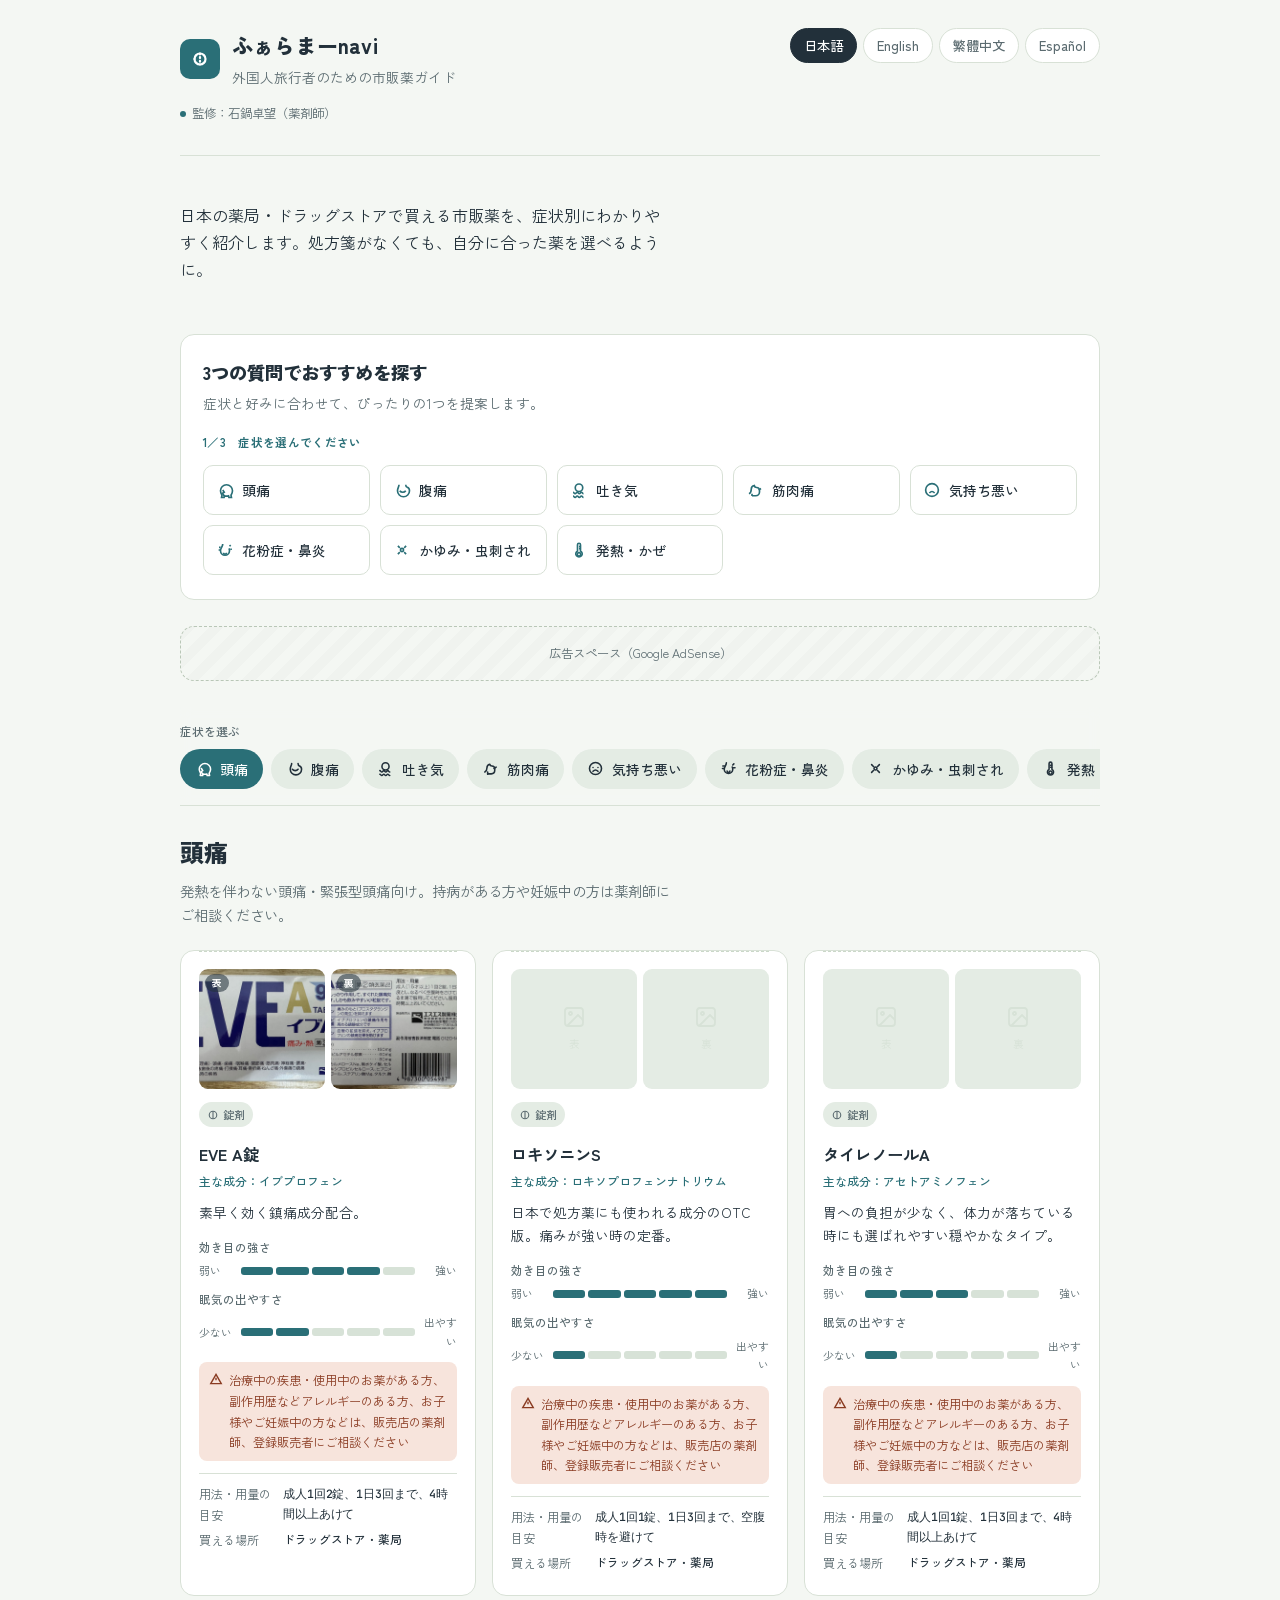
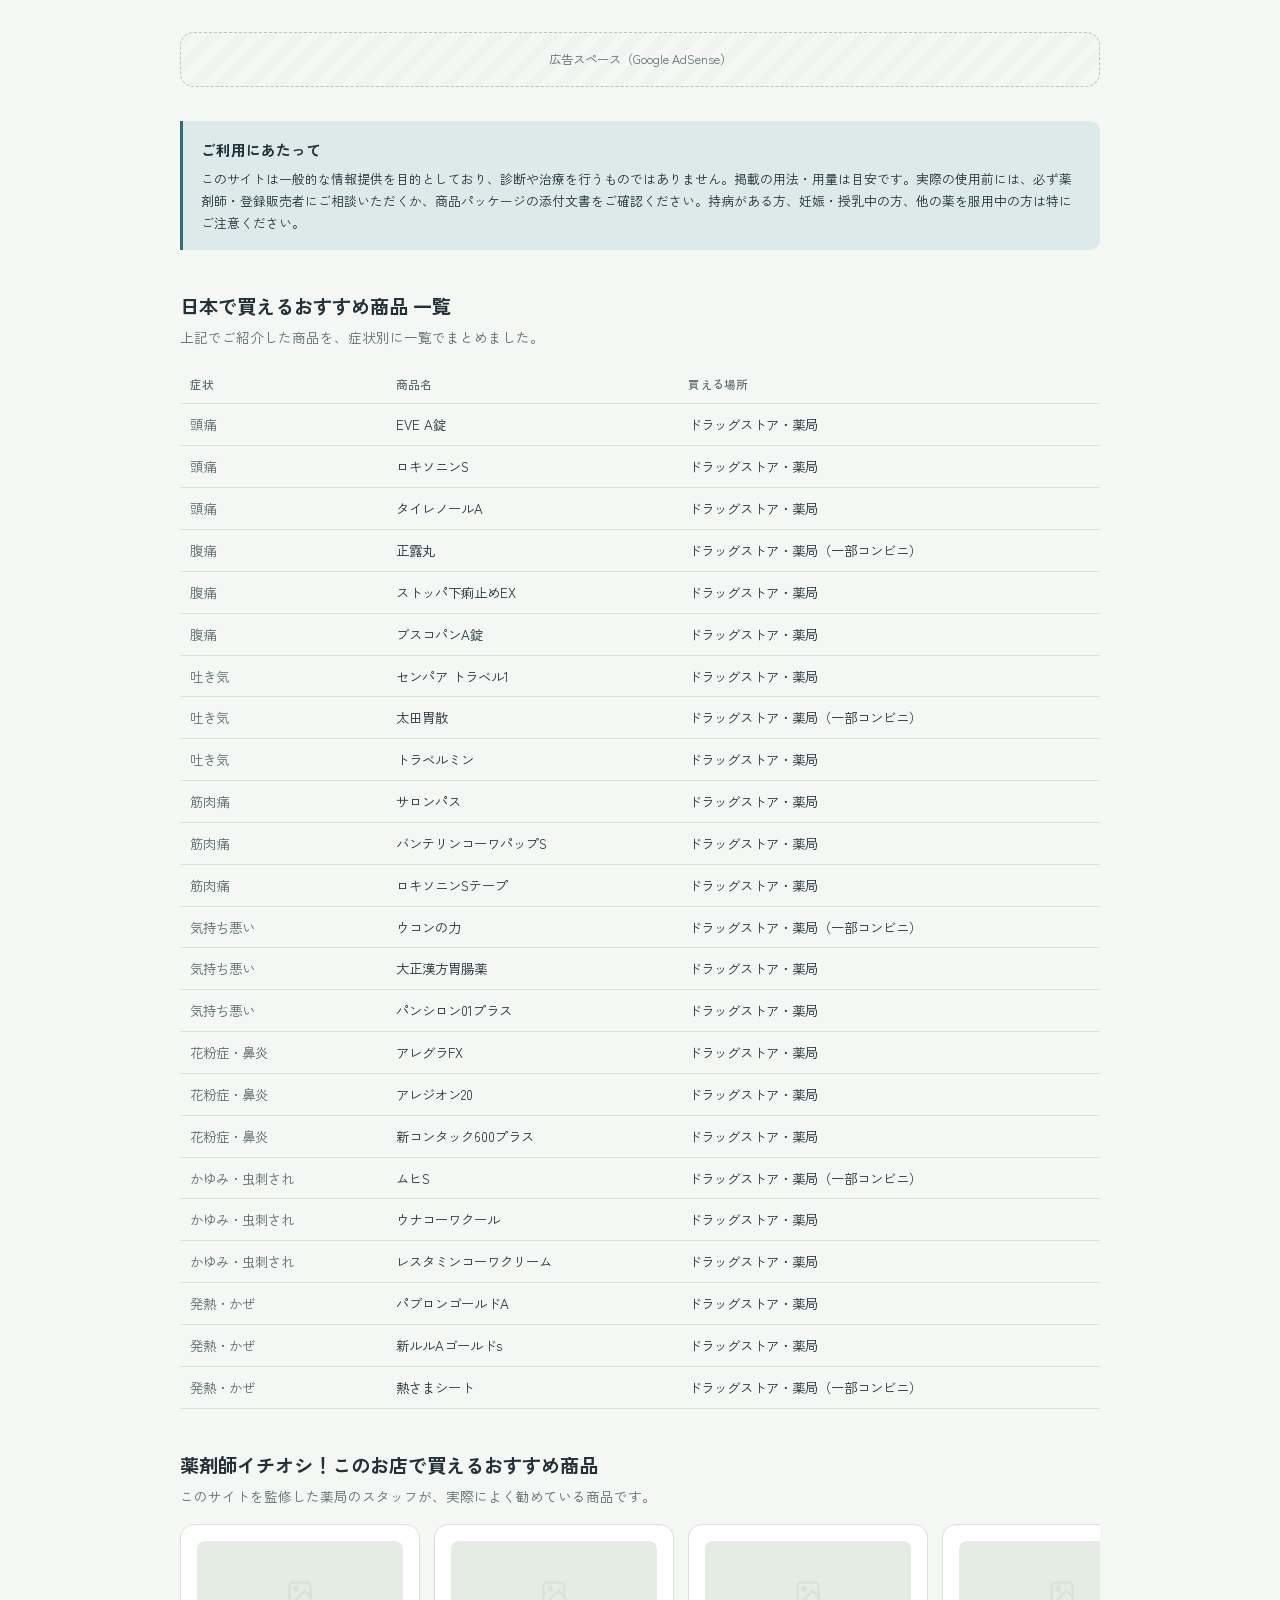
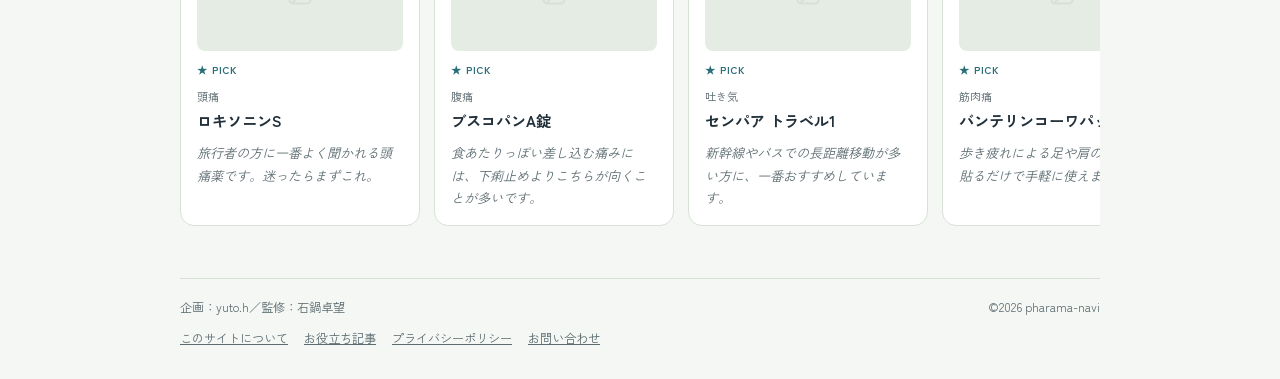
==== commit dc7c6f4b: "Update index.html" ====
--- a/index.html
+++ b/index.html
@@ -81,9 +81,10 @@
       <a href="privacy.html" id="navPrivacy"></a>
       <a href="contact.html" id="navContact"></a>
     </nav>
-    <span>&copy; 2026 pharama Navi TOKYO</span>
+    <span>&copy;2026 pharama-navi</span>
   </footer>
 </div>
+  
 <script src="script.js" defer></script>
 </body>
 </html>
